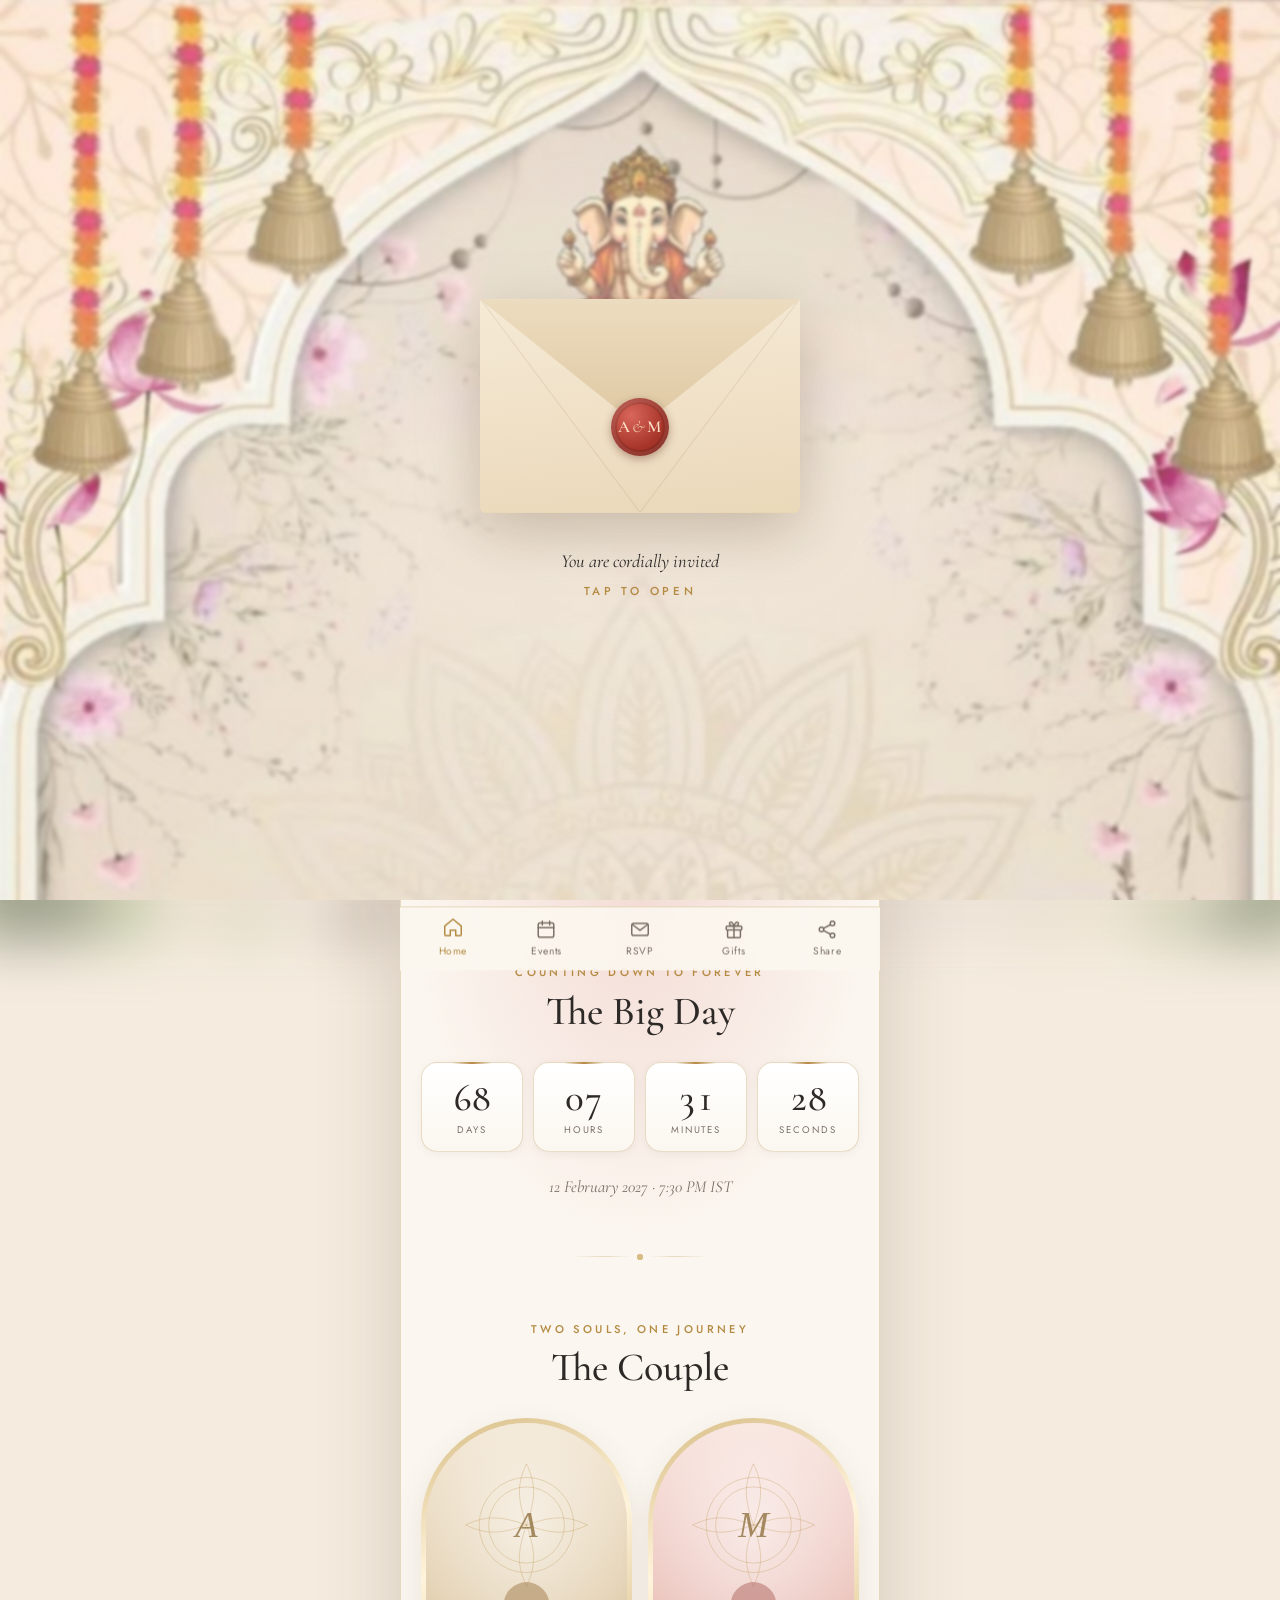
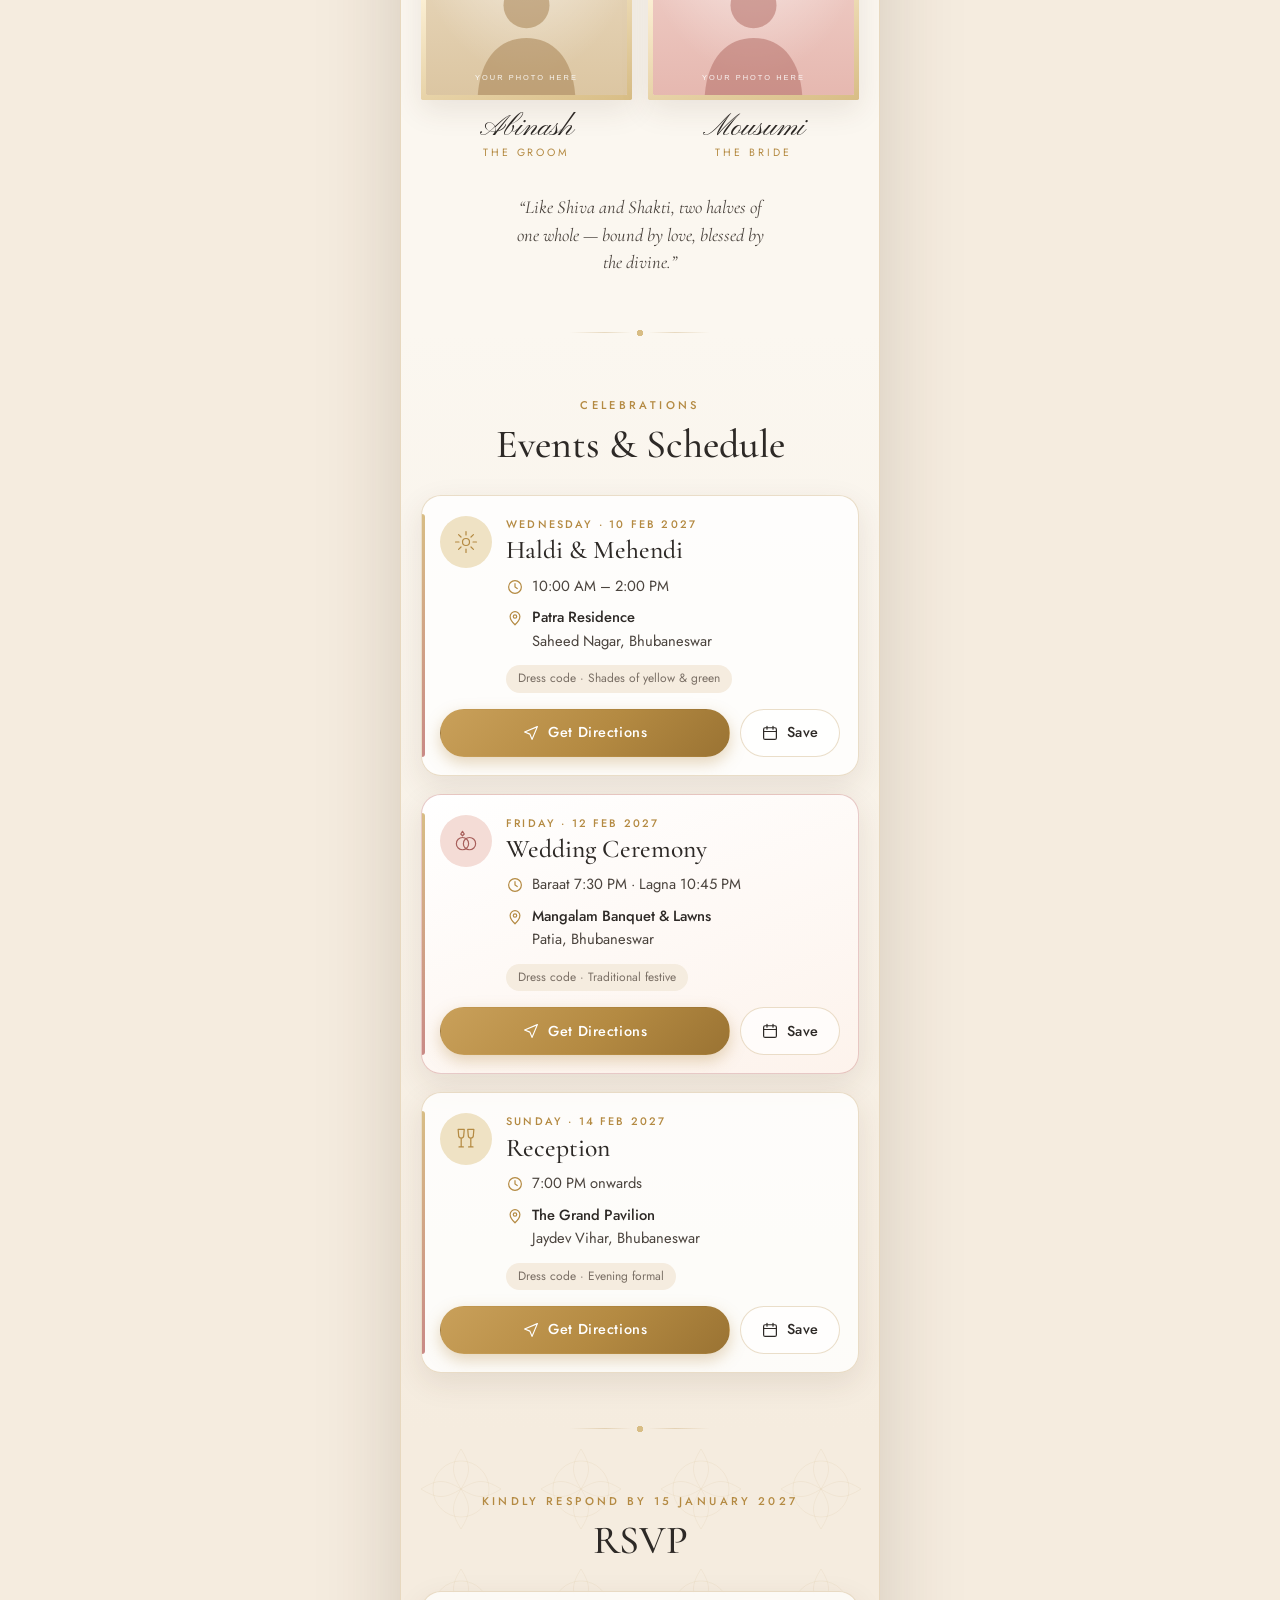
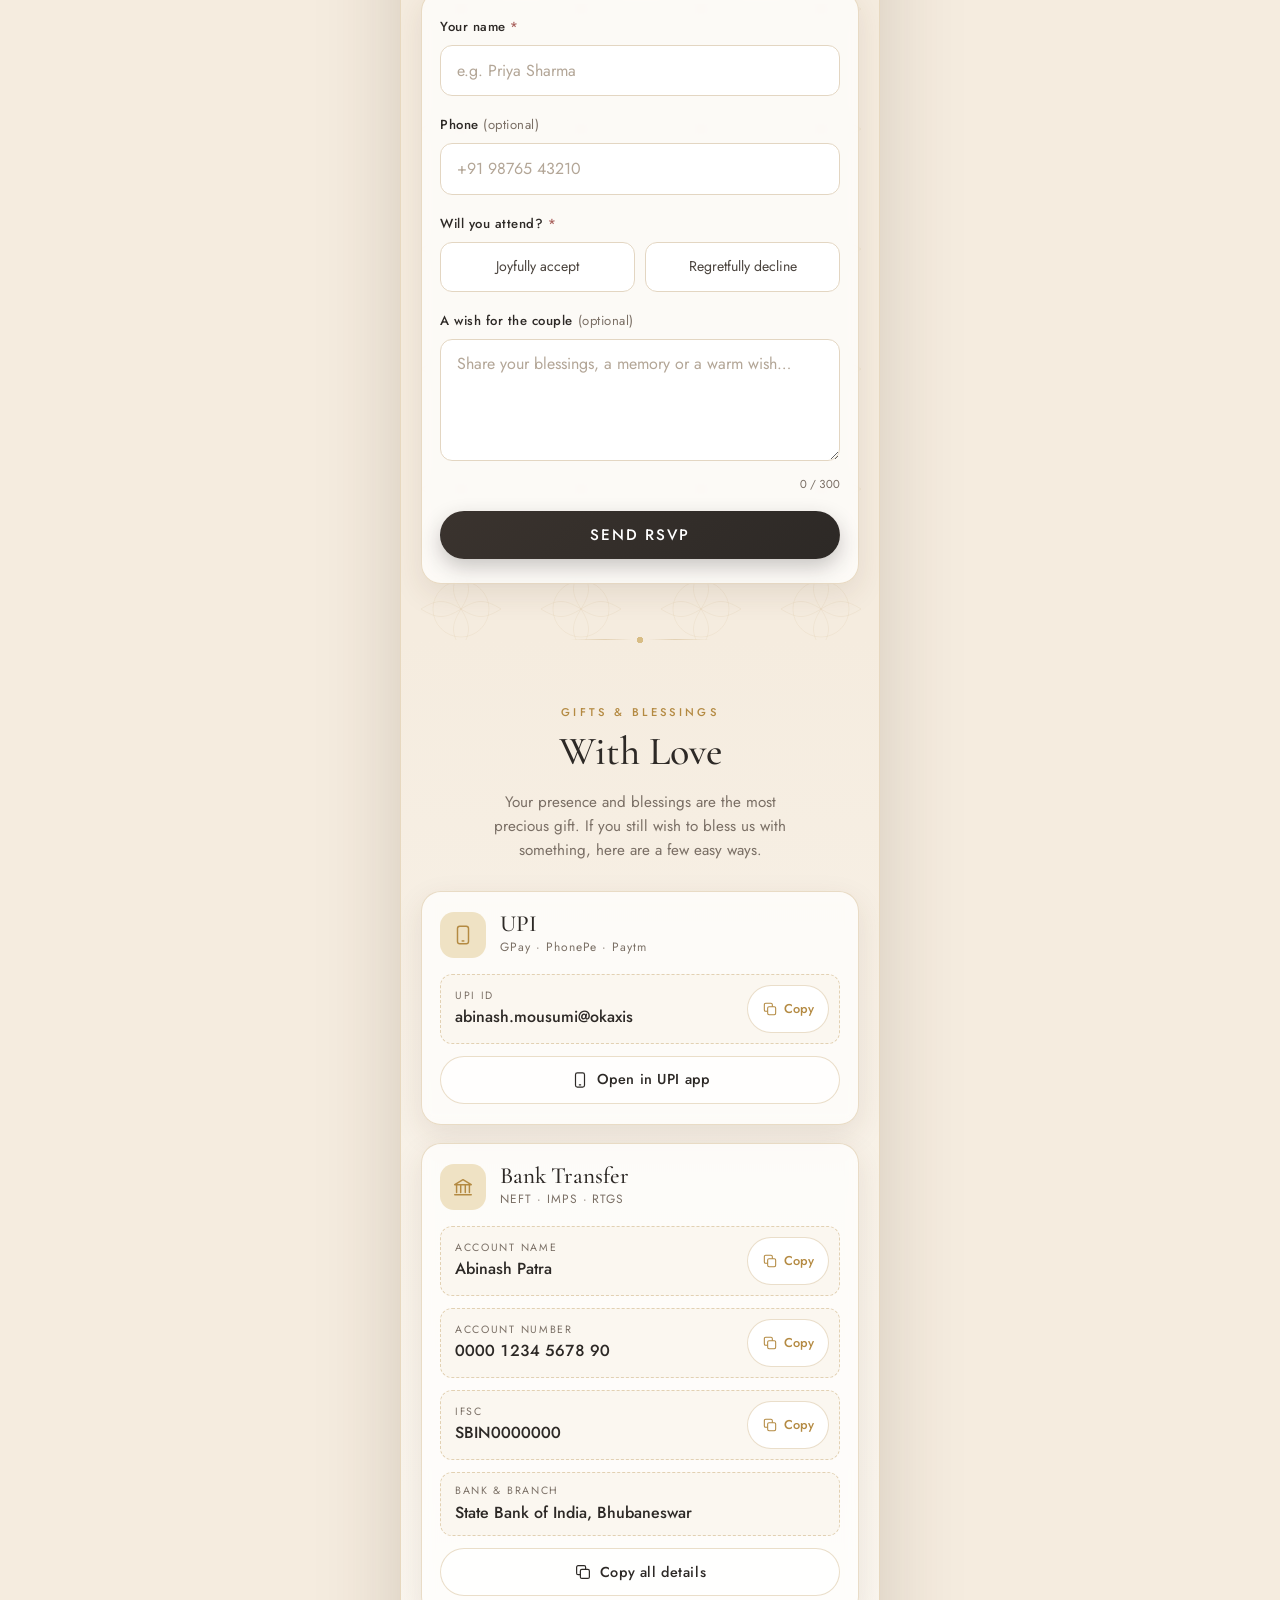
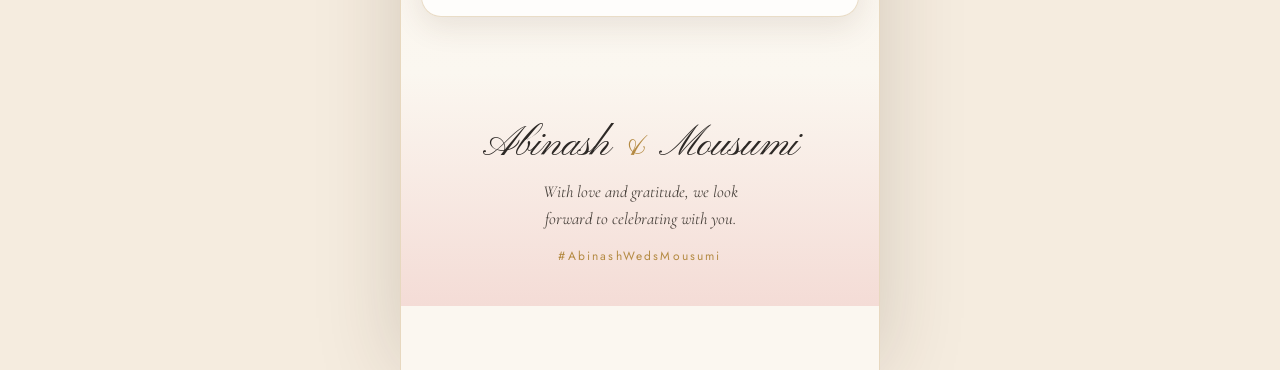
==== index.html @ cd827374 "Wedding invitation site: Abinash & Mousumi Co-Authored-By: Claude Opus 5.5 <noreply@anthropic.com> C" ====
<!DOCTYPE html>
<html lang="en" class="no-js">
<head>
  <meta charset="UTF-8" />
  <meta name="viewport" content="width=device-width, initial-scale=1, viewport-fit=cover" />
  <meta name="theme-color" content="#f4ebdc" />
  <title>Abinash &amp; Mousumi · Wedding Invitation</title>
  <meta name="description" content="With the blessings of Lord Ganesha, join us for the wedding of Abinash &amp; Mousumi." />

  <!-- Social share preview -->
  <meta property="og:type" content="website" />
  <meta property="og:title" content="Abinash &amp; Mousumi · Wedding Invitation" />
  <meta property="og:description" content="Join us as we begin our forever. 12 February 2027 · Bhubaneswar" />
  <meta property="og:image" content="assets/bg.jpg" />

  <link rel="icon" href="assets/favicon.svg" type="image/svg+xml" />
  <link rel="preload" as="image" href="assets/bg.jpg" />

  <!-- Fonts: Cormorant Garamond (serif headings), Pinyon Script (names), Jost (body), Tiro Devanagari Hindi -->
  <link rel="preconnect" href="https://fonts.googleapis.com" />
  <link rel="preconnect" href="https://fonts.gstatic.com" crossorigin />
  <link href="https://fonts.googleapis.com/css2?family=Cormorant+Garamond:ital,wght@0,400;0,500;0,600;1,400;1,500&family=Jost:wght@300;400;500;600&family=Pinyon+Script&family=Tiro+Devanagari+Hindi&display=swap" rel="stylesheet" />

  <link rel="stylesheet" href="css/styles.css" />
</head>
<body class="is-locked">

  <!-- ============ SVG ICON SPRITE ============ -->
  <svg width="0" height="0" style="position:absolute" aria-hidden="true">
    <symbol id="i-home" viewBox="0 0 24 24"><path d="M3 10.5 12 3l9 7.5V20a1 1 0 0 1-1 1h-5v-6h-6v6H4a1 1 0 0 1-1-1z" fill="none" stroke="currentColor" stroke-width="1.6" stroke-linejoin="round"/></symbol>
    <symbol id="i-calendar" viewBox="0 0 24 24"><g fill="none" stroke="currentColor" stroke-width="1.6" stroke-linecap="round"><rect x="3.5" y="5" width="17" height="15.5" rx="2"/><path d="M3.5 10h17M8 3v4M16 3v4"/></g></symbol>
    <symbol id="i-mail" viewBox="0 0 24 24"><g fill="none" stroke="currentColor" stroke-width="1.6" stroke-linejoin="round"><rect x="3" y="5.5" width="18" height="13" rx="2"/><path d="m3.5 6.5 8.5 6.5 8.5-6.5"/></g></symbol>
    <symbol id="i-gift" viewBox="0 0 24 24"><g fill="none" stroke="currentColor" stroke-width="1.6" stroke-linejoin="round"><rect x="3.5" y="8.5" width="17" height="4" rx="1"/><path d="M5 12.5V20a1 1 0 0 0 1 1h12a1 1 0 0 0 1-1v-7.5M12 8.5V21M12 8.5S10.5 3.5 8 4.2C6 4.8 7 8.5 12 8.5zm0 0s1.5-5 4-4.3c2 .6 1 4.3-4 4.3z"/></g></symbol>
    <symbol id="i-share" viewBox="0 0 24 24"><g fill="none" stroke="currentColor" stroke-width="1.6" stroke-linecap="round"><circle cx="18" cy="5.5" r="2.5"/><circle cx="6" cy="12" r="2.5"/><circle cx="18" cy="18.5" r="2.5"/><path d="m8.2 10.8 7.6-4M8.2 13.2l7.6 4"/></g></symbol>
    <symbol id="i-clock" viewBox="0 0 24 24"><g fill="none" stroke="currentColor" stroke-width="1.6" stroke-linecap="round"><circle cx="12" cy="12" r="8.5"/><path d="M12 7.5V12l3 2"/></g></symbol>
    <symbol id="i-pin" viewBox="0 0 24 24"><g fill="none" stroke="currentColor" stroke-width="1.6"><path d="M12 21s-6.5-6.1-6.5-11a6.5 6.5 0 0 1 13 0c0 4.9-6.5 11-6.5 11z" stroke-linejoin="round"/><circle cx="12" cy="10" r="2.3"/></g></symbol>
    <symbol id="i-nav" viewBox="0 0 24 24"><path d="M20.5 3.5 3.5 10.6l7 2.9 2.9 7z" fill="none" stroke="currentColor" stroke-width="1.6" stroke-linejoin="round"/></symbol>
    <symbol id="i-copy" viewBox="0 0 24 24"><g fill="none" stroke="currentColor" stroke-width="1.6" stroke-linejoin="round"><rect x="8.5" y="8.5" width="12" height="12" rx="2"/><path d="M15.5 8.5V5.5a2 2 0 0 0-2-2h-8a2 2 0 0 0-2 2v8a2 2 0 0 0 2 2h3"/></g></symbol>
    <symbol id="i-check" viewBox="0 0 24 24"><path d="m5 12.5 4.5 4.5L19 7.5" fill="none" stroke="currentColor" stroke-width="2" stroke-linecap="round" stroke-linejoin="round"/></symbol>
    <symbol id="i-heart" viewBox="0 0 24 24"><path d="M12 20s-7.5-4.6-7.5-10.2A4.3 4.3 0 0 1 12 7.2a4.3 4.3 0 0 1 7.5 2.6C19.5 15.4 12 20 12 20z" fill="none" stroke="currentColor" stroke-width="1.6" stroke-linejoin="round"/></symbol>
    <symbol id="i-whatsapp" viewBox="0 0 24 24"><path d="M12 3.2a8.8 8.8 0 0 0-7.6 13.2L3.2 20.8l4.5-1.2A8.8 8.8 0 1 0 12 3.2zm4.4 12.1c-.2.6-1.1 1.1-1.6 1.2-.4 0-.9.1-2.9-.7-2.5-1-4-3.5-4.1-3.7-.1-.2-1-1.3-1-2.5s.6-1.8.9-2c.2-.3.5-.3.7-.3h.5c.2 0 .4 0 .6.5l.8 1.9c.1.2.1.3 0 .5l-.3.5-.4.4c-.1.1-.3.3-.1.6.2.3.7 1.2 1.6 1.9 1.1.9 2 1.2 2.3 1.4.3.1.4.1.6-.1l.8-1c.2-.3.4-.2.6-.1l1.9.9c.3.1.4.2.5.3.1.2.1.7-.1 1.3z" fill="currentColor"/></symbol>
    <symbol id="i-chevron" viewBox="0 0 24 24"><path d="m6 9 6 6 6-6" fill="none" stroke="currentColor" stroke-width="1.6" stroke-linecap="round" stroke-linejoin="round"/></symbol>
    <symbol id="i-haldi" viewBox="0 0 32 32"><g fill="none" stroke="currentColor" stroke-width="1.4" stroke-linecap="round"><circle cx="16" cy="16" r="4"/><path d="M16 4v4M16 24v4M4 16h4M24 16h4M7.5 7.5l2.8 2.8M21.7 21.7l2.8 2.8M7.5 24.5l2.8-2.8M21.7 10.3l2.8-2.8"/></g></symbol>
    <symbol id="i-rings" viewBox="0 0 32 32"><g fill="none" stroke="currentColor" stroke-width="1.4"><circle cx="12" cy="19" r="7"/><circle cx="20" cy="19" r="7"/><path d="m10 8 2-3h0l2 3-2 2z" stroke-linejoin="round"/></g></symbol>
    <symbol id="i-glass" viewBox="0 0 32 32"><g fill="none" stroke="currentColor" stroke-width="1.4" stroke-linecap="round" stroke-linejoin="round"><path d="M7 5h7l-.6 7a2.9 2.9 0 0 1-5.8 0zM10.5 15v10M8 25h5M18 5h7l-.6 7a2.9 2.9 0 0 1-5.8 0zM21.5 15v10M19 25h5"/></g></symbol>
    <symbol id="i-upi" viewBox="0 0 24 24"><g fill="none" stroke="currentColor" stroke-width="1.6" stroke-linejoin="round"><rect x="6" y="2.5" width="12" height="19" rx="2.5"/><path d="M10.5 18.5h3"/></g></symbol>
    <symbol id="i-bank" viewBox="0 0 24 24"><g fill="none" stroke="currentColor" stroke-width="1.6" stroke-linejoin="round" stroke-linecap="round"><path d="M3 9.5 12 4l9 5.5zM5 10v8M9.5 10v8M14.5 10v8M19 10v8M3 20.5h18"/></g></symbol>
  </svg>

  <!-- ============ ENVELOPE OPENER ============ -->
  <div class="opener" id="opener" role="dialog" aria-modal="true" aria-labelledby="opener-label">
    <div class="opener__veil" aria-hidden="true"></div>

    <button class="envelope" id="envelope" type="button" aria-describedby="opener-label">
      <span class="envelope__back" aria-hidden="true"></span>
      <span class="envelope__letter" aria-hidden="true">
        <span class="envelope__letter-om">ॐ</span>
        <span class="envelope__letter-names">Abinash <em>&amp;</em> Mousumi</span>
        <span class="envelope__letter-line">12 · 02 · 2027</span>
      </span>
      <span class="envelope__pocket" aria-hidden="true"></span>
      <span class="envelope__flap" aria-hidden="true"></span>
      <span class="envelope__seal" aria-hidden="true"><span>A<i>&amp;</i>M</span></span>
      <span class="sr-only">Open the invitation</span>
    </button>

    <p class="opener__hint" id="opener-label">
      <span class="opener__for">You are cordially invited</span>
      <span class="opener__tap">Tap to open</span>
    </p>
  </div>

  <!-- ============ APP SHELL ============ -->
  <div class="app" id="app">

    <!-- HERO -->
    <header class="hero" id="home">
      <div class="hero__petals" aria-hidden="true">
        <i></i><i></i><i></i><i></i><i></i><i></i><i></i><i></i>
      </div>

      <div class="hero__content">
        <p class="hero__mantra" lang="hi">॥ श्री गणेशाय नमः ॥</p>
        <span class="divider" aria-hidden="true"></span>
        <p class="hero__lead">Join us for</p>
        <p class="hero__the">The Wedding of</p>
        <h1 class="hero__names">
          <span class="hero__name">Abinash</span>
          <span class="hero__amp">&amp;</span>
          <span class="hero__name">Mousumi</span>
        </h1>
        <p class="hero__date">
          <time datetime="2027-02-12">Friday · 12 February 2027</time>
        </p>
        <p class="hero__place">Bhubaneswar, Odisha</p>
      </div>

      <a class="scroll-cue" href="#countdown" aria-label="Scroll to details">
        <span class="scroll-cue__mouse" aria-hidden="true"><span></span></span>
      </a>
    </header>

    <main>

      <!-- COUNTDOWN -->
      <section class="section section--countdown" id="countdown" aria-labelledby="countdown-title">
        <p class="eyebrow reveal">Counting down to forever</p>
        <h2 class="section__title reveal" id="countdown-title">The Big Day</h2>
        <div class="countdown reveal" id="countdown-timer" role="timer" aria-live="off">
          <div class="countdown__unit"><span class="countdown__num" data-unit="days">--</span><span class="countdown__label">Days</span></div>
          <div class="countdown__unit"><span class="countdown__num" data-unit="hours">--</span><span class="countdown__label">Hours</span></div>
          <div class="countdown__unit"><span class="countdown__num" data-unit="minutes">--</span><span class="countdown__label">Minutes</span></div>
          <div class="countdown__unit"><span class="countdown__num" data-unit="seconds">--</span><span class="countdown__label">Seconds</span></div>
        </div>
        <p class="countdown__done" id="countdown-done" hidden>We're married! Thank you for your blessings. ✨</p>
        <p class="section__note reveal">12 February 2027 · 7:30 PM IST</p>
      </section>

      <!-- COUPLE -->
      <section class="section section--couple" id="couple" aria-labelledby="couple-title">
        <p class="eyebrow reveal">Two souls, one journey</p>
        <h2 class="section__title reveal" id="couple-title">The Couple</h2>

        <div class="couple">
          <figure class="couple__card reveal">
            <div class="arch-frame">
              <!-- Replace with your photo: assets/groom.jpg -->
              <img src="assets/groom-placeholder.svg" alt="Portrait of Abinash" width="300" height="400" loading="lazy" decoding="async" />
            </div>
            <figcaption>
              <span class="couple__name">Abinash</span>
              <span class="couple__role">The Groom</span>
            </figcaption>
          </figure>

          <figure class="couple__card reveal">
            <div class="arch-frame">
              <!-- Replace with your photo: assets/bride.jpg -->
              <img src="assets/bride-placeholder.svg" alt="Portrait of Mousumi" width="300" height="400" loading="lazy" decoding="async" />
            </div>
            <figcaption>
              <span class="couple__name">Mousumi</span>
              <span class="couple__role">The Bride</span>
            </figcaption>
          </figure>
        </div>

        <blockquote class="quote reveal">
          <p>“Like Shiva and Shakti, two halves of one whole — bound by love, blessed by the divine.”</p>
        </blockquote>
      </section>

      <!-- EVENTS -->
      <section class="section section--events" id="events" aria-labelledby="events-title">
        <p class="eyebrow reveal">Celebrations</p>
        <h2 class="section__title reveal" id="events-title">Events &amp; Schedule</h2>

        <ol class="events">
          <li class="event reveal"
              data-title="Haldi &amp; Mehendi · Abinash &amp; Mousumi"
              data-start="2027-02-10T10:00:00+05:30"
              data-end="2027-02-10T14:00:00+05:30"
              data-location="Patra Residence, Saheed Nagar, Bhubaneswar, Odisha">
            <div class="event__icon" aria-hidden="true"><svg><use href="#i-haldi"/></svg></div>
            <div class="event__body">
              <p class="event__day">Wednesday · 10 Feb 2027</p>
              <h3 class="event__name">Haldi &amp; Mehendi</h3>
              <ul class="event__meta">
                <li><svg aria-hidden="true"><use href="#i-clock"/></svg><span>10:00 AM – 2:00 PM</span></li>
                <li><svg aria-hidden="true"><use href="#i-pin"/></svg><span><strong>Patra Residence</strong><br />Saheed Nagar, Bhubaneswar</span></li>
              </ul>
              <p class="event__dress">Dress code · Shades of yellow &amp; green</p>
              <div class="event__actions">
                <a class="btn btn--gold" target="_blank" rel="noopener"
                   href="https://www.google.com/maps/dir/?api=1&amp;destination=Saheed+Nagar%2C+Bhubaneswar%2C+Odisha">
                  <svg aria-hidden="true"><use href="#i-nav"/></svg>Get Directions
                </a>
                <button class="btn btn--ghost js-ics" type="button">
                  <svg aria-hidden="true"><use href="#i-calendar"/></svg>Save
                </button>
              </div>
            </div>
          </li>

          <li class="event event--main reveal"
              data-title="Wedding Ceremony · Abinash &amp; Mousumi"
              data-start="2027-02-12T19:30:00+05:30"
              data-end="2027-02-13T02:00:00+05:30"
              data-location="Mangalam Banquet &amp; Lawns, Patia, Bhubaneswar, Odisha">
            <div class="event__icon" aria-hidden="true"><svg><use href="#i-rings"/></svg></div>
            <div class="event__body">
              <p class="event__day">Friday · 12 Feb 2027</p>
              <h3 class="event__name">Wedding Ceremony</h3>
              <ul class="event__meta">
                <li><svg aria-hidden="true"><use href="#i-clock"/></svg><span>Baraat 7:30 PM · Lagna 10:45 PM</span></li>
                <li><svg aria-hidden="true"><use href="#i-pin"/></svg><span><strong>Mangalam Banquet &amp; Lawns</strong><br />Patia, Bhubaneswar</span></li>
              </ul>
              <p class="event__dress">Dress code · Traditional festive</p>
              <div class="event__actions">
                <a class="btn btn--gold" target="_blank" rel="noopener"
                   href="https://www.google.com/maps/dir/?api=1&amp;destination=Patia%2C+Bhubaneswar%2C+Odisha">
                  <svg aria-hidden="true"><use href="#i-nav"/></svg>Get Directions
                </a>
                <button class="btn btn--ghost js-ics" type="button">
                  <svg aria-hidden="true"><use href="#i-calendar"/></svg>Save
                </button>
              </div>
            </div>
          </li>

          <li class="event reveal"
              data-title="Reception · Abinash &amp; Mousumi"
              data-start="2027-02-14T19:00:00+05:30"
              data-end="2027-02-14T23:00:00+05:30"
              data-location="The Grand Pavilion, Jaydev Vihar, Bhubaneswar, Odisha">
            <div class="event__icon" aria-hidden="true"><svg><use href="#i-glass"/></svg></div>
            <div class="event__body">
              <p class="event__day">Sunday · 14 Feb 2027</p>
              <h3 class="event__name">Reception</h3>
              <ul class="event__meta">
                <li><svg aria-hidden="true"><use href="#i-clock"/></svg><span>7:00 PM onwards</span></li>
                <li><svg aria-hidden="true"><use href="#i-pin"/></svg><span><strong>The Grand Pavilion</strong><br />Jaydev Vihar, Bhubaneswar</span></li>
              </ul>
              <p class="event__dress">Dress code · Evening formal</p>
              <div class="event__actions">
                <a class="btn btn--gold" target="_blank" rel="noopener"
                   href="https://www.google.com/maps/dir/?api=1&amp;destination=Jaydev+Vihar%2C+Bhubaneswar%2C+Odisha">
                  <svg aria-hidden="true"><use href="#i-nav"/></svg>Get Directions
                </a>
                <button class="btn btn--ghost js-ics" type="button">
                  <svg aria-hidden="true"><use href="#i-calendar"/></svg>Save
                </button>
              </div>
            </div>
          </li>
        </ol>
      </section>

      <!-- RSVP -->
      <section class="section section--rsvp" id="rsvp" aria-labelledby="rsvp-title">
        <p class="eyebrow reveal">Kindly respond by 15 January 2027</p>
        <h2 class="section__title reveal" id="rsvp-title">RSVP</h2>

        <div class="card rsvp reveal">
          <form class="form" id="rsvp-form" novalidate>
            <div class="field" data-field="name">
              <label for="f-name">Your name <span aria-hidden="true">*</span></label>
              <input id="f-name" name="name" type="text" autocomplete="name" placeholder="e.g. Priya Sharma"
                     required minlength="2" maxlength="60" aria-describedby="e-name" />
              <p class="field__error" id="e-name" aria-live="polite"></p>
            </div>

            <div class="field" data-field="phone">
              <label for="f-phone">Phone <span class="field__opt">(optional)</span></label>
              <input id="f-phone" name="phone" type="tel" inputmode="tel" autocomplete="tel" placeholder="+91 98765 43210"
                     maxlength="16" aria-describedby="e-phone" />
              <p class="field__error" id="e-phone" aria-live="polite"></p>
            </div>

            <fieldset class="field" data-field="attending">
              <legend>Will you attend? <span aria-hidden="true">*</span></legend>
              <div class="pills pills--2">
                <label class="pill"><input type="radio" name="attending" value="yes" required aria-describedby="e-attending" /><span>Joyfully accept</span></label>
                <label class="pill"><input type="radio" name="attending" value="no" /><span>Regretfully decline</span></label>
              </div>
              <p class="field__error" id="e-attending" aria-live="polite"></p>
            </fieldset>

            <div class="form__attending" id="attending-extra" hidden>
              <div class="field" data-field="guests">
                <label for="f-guests">Number of guests (including you)</label>
                <div class="stepper">
                  <button type="button" class="stepper__btn" data-step="-1" aria-label="Fewer guests">−</button>
                  <input id="f-guests" name="guests" type="number" inputmode="numeric" min="1" max="10" value="1" aria-describedby="e-guests" />
                  <button type="button" class="stepper__btn" data-step="1" aria-label="More guests">+</button>
                </div>
                <p class="field__error" id="e-guests" aria-live="polite"></p>
              </div>

              <fieldset class="field" data-field="food">
                <legend>Food preference <span aria-hidden="true">*</span></legend>
                <div class="pills pills--3">
                  <label class="pill"><input type="radio" name="food" value="veg" aria-describedby="e-food" /><span>Veg</span></label>
                  <label class="pill"><input type="radio" name="food" value="non-veg" /><span>Non-veg</span></label>
                  <label class="pill"><input type="radio" name="food" value="jain" /><span>Jain</span></label>
                </div>
                <p class="field__error" id="e-food" aria-live="polite"></p>
              </fieldset>

              <div class="field" data-field="diet">
                <label for="f-diet">Allergies / dietary restrictions <span class="field__opt">(optional)</span></label>
                <input id="f-diet" name="diet" type="text" maxlength="100" placeholder="e.g. No nuts, gluten-free" />
              </div>
            </div>

            <div class="field" data-field="message">
              <label for="f-message">A wish for the couple <span class="field__opt">(optional)</span></label>
              <textarea id="f-message" name="message" rows="4" maxlength="300"
                        placeholder="Share your blessings, a memory or a warm wish…" aria-describedby="e-message c-message"></textarea>
              <div class="field__foot">
                <p class="field__error" id="e-message" aria-live="polite"></p>
                <span class="field__count" id="c-message">0 / 300</span>
              </div>
            </div>

            <button class="btn btn--primary btn--block" type="submit" id="rsvp-submit">
              <span class="btn__label">Send RSVP</span>
              <span class="btn__spinner" aria-hidden="true"></span>
            </button>
            <p class="form__status" id="rsvp-status" role="status" aria-live="polite"></p>
          </form>

          <div class="rsvp__done" id="rsvp-done" hidden tabindex="-1">
            <div class="rsvp__done-icon" aria-hidden="true"><svg><use href="#i-heart"/></svg></div>
            <h3 class="rsvp__done-title" id="rsvp-done-title">Thank you!</h3>
            <p class="rsvp__done-text" id="rsvp-done-text"></p>
            <a class="btn btn--whatsapp btn--block" id="rsvp-whatsapp" target="_blank" rel="noopener" href="#">
              <svg aria-hidden="true"><use href="#i-whatsapp"/></svg>Also send on WhatsApp
            </a>
            <button class="btn btn--ghost btn--block" type="button" id="rsvp-edit">Edit my response</button>
          </div>
        </div>
      </section>

      <!-- GIFTS -->
      <section class="section section--gifts" id="gifts" aria-labelledby="gifts-title">
        <p class="eyebrow reveal">Gifts &amp; Blessings</p>
        <h2 class="section__title reveal" id="gifts-title">With Love</h2>
        <p class="section__lead reveal">Your presence and blessings are the most precious gift. If you still wish to bless us with something, here are a few easy ways.</p>

        <div class="gifts">
          <article class="card gift reveal">
            <header class="gift__head">
              <span class="gift__icon" aria-hidden="true"><svg><use href="#i-upi"/></svg></span>
              <div>
                <h3 class="gift__title">UPI</h3>
                <p class="gift__sub">GPay · PhonePe · Paytm</p>
              </div>
            </header>
            <div class="copy-row">
              <div class="copy-row__text"><span class="copy-row__label">UPI ID</span><span class="copy-row__value" id="upi-id">abinash.mousumi@okaxis</span></div>
              <button class="copy-btn" type="button" data-copy="abinash.mousumi@okaxis" aria-label="Copy UPI ID"><svg aria-hidden="true"><use href="#i-copy"/></svg><span>Copy</span></button>
            </div>
            <a class="btn btn--ghost btn--block" id="upi-pay" href="upi://pay?pa=abinash.mousumi@okaxis&amp;pn=Abinash%20%26%20Mousumi&amp;tn=Wedding%20blessings&amp;cu=INR">
              <svg aria-hidden="true"><use href="#i-upi"/></svg>Open in UPI app
            </a>
          </article>

          <article class="card gift reveal">
            <header class="gift__head">
              <span class="gift__icon" aria-hidden="true"><svg><use href="#i-bank"/></svg></span>
              <div>
                <h3 class="gift__title">Bank Transfer</h3>
                <p class="gift__sub">NEFT · IMPS · RTGS</p>
              </div>
            </header>
            <div class="copy-row">
              <div class="copy-row__text"><span class="copy-row__label">Account name</span><span class="copy-row__value">Abinash Patra</span></div>
              <button class="copy-btn" type="button" data-copy="Abinash Patra" aria-label="Copy account name"><svg aria-hidden="true"><use href="#i-copy"/></svg><span>Copy</span></button>
            </div>
            <div class="copy-row">
              <div class="copy-row__text"><span class="copy-row__label">Account number</span><span class="copy-row__value">0000 1234 5678 90</span></div>
              <button class="copy-btn" type="button" data-copy="00001234567890" aria-label="Copy account number"><svg aria-hidden="true"><use href="#i-copy"/></svg><span>Copy</span></button>
            </div>
            <div class="copy-row">
              <div class="copy-row__text"><span class="copy-row__label">IFSC</span><span class="copy-row__value">SBIN0000000</span></div>
              <button class="copy-btn" type="button" data-copy="SBIN0000000" aria-label="Copy IFSC code"><svg aria-hidden="true"><use href="#i-copy"/></svg><span>Copy</span></button>
            </div>
            <div class="copy-row">
              <div class="copy-row__text"><span class="copy-row__label">Bank &amp; branch</span><span class="copy-row__value">State Bank of India, Bhubaneswar</span></div>
            </div>
            <button class="btn btn--ghost btn--block" type="button"
                    data-copy="Account name: Abinash Patra&#10;Account number: 00001234567890&#10;IFSC: SBIN0000000&#10;Bank: State Bank of India, Bhubaneswar">
              <svg aria-hidden="true"><use href="#i-copy"/></svg>Copy all details
            </button>
          </article>
        </div>
      </section>

    </main>

    <footer class="footer">
      <p class="footer__names">Abinash <span>&amp;</span> Mousumi</p>
      <p class="footer__text">With love and gratitude, we look forward to celebrating with you.</p>
      <p class="footer__tag">#AbinashWedsMousumi</p>
    </footer>

    <!-- Bottom nav (social-app style) -->
    <nav class="tabbar" id="tabbar" aria-label="Sections">
      <a class="tabbar__item is-active" href="#home"><svg aria-hidden="true"><use href="#i-home"/></svg><span>Home</span></a>
      <a class="tabbar__item" href="#events"><svg aria-hidden="true"><use href="#i-calendar"/></svg><span>Events</span></a>
      <a class="tabbar__item" href="#rsvp"><svg aria-hidden="true"><use href="#i-mail"/></svg><span>RSVP</span></a>
      <a class="tabbar__item" href="#gifts"><svg aria-hidden="true"><use href="#i-gift"/></svg><span>Gifts</span></a>
      <button class="tabbar__item" type="button" id="share-btn"><svg aria-hidden="true"><use href="#i-share"/></svg><span>Share</span></button>
    </nav>
  </div>

  <div class="toast" id="toast" role="status" aria-live="polite"></div>

  <script src="js/main.js" defer></script>
</body>
</html>
---- css/styles.css ----
/* =========================================================
   Abinash & Mousumi — Wedding Invitation
   Mobile-first stylesheet
   ========================================================= */

/* ---------- 1. Design tokens ---------- */
:root {
  --ivory: #fbf7f0;
  --cream: #f5ecdf;
  --sand: #ece0cd;
  --blush: #f4dcd6;
  --rose: #c98a86;
  --rose-deep: #a8605c;
  --gold: #b48a42;
  --gold-soft: #d8bd85;
  --gold-pale: #efe2c4;
  --sage: #7f9878;
  --vermilion: #b8432c;
  --charcoal: #2d2926;
  --ink: #4a433d;
  --muted: #7a6f65;
  --line: rgba(180, 138, 66, 0.28);

  --font-serif: "Cormorant Garamond", "Times New Roman", serif;
  --font-script: "Pinyon Script", "Cormorant Garamond", cursive;
  --font-sans: "Jost", system-ui, -apple-system, "Segoe UI", Roboto, sans-serif;
  --font-deva: "Tiro Devanagari Hindi", "Noto Serif Devanagari", serif;

  --app-w: min(100vw, 480px);
  --radius: 20px;
  --radius-sm: 12px;
  --shadow-sm: 0 2px 10px rgba(74, 52, 30, 0.06);
  --shadow: 0 10px 30px rgba(74, 52, 30, 0.10);
  --shadow-lg: 0 24px 60px rgba(74, 52, 30, 0.22);
  --ease: cubic-bezier(0.22, 1, 0.36, 1);
  --tabbar-h: 64px;
  --safe-b: env(safe-area-inset-bottom, 0px);
}

/* ---------- 2. Reset & base ---------- */
*, *::before, *::after { box-sizing: border-box; }
html {
  -webkit-text-size-adjust: 100%;
  scroll-behavior: smooth;
  scroll-padding-top: 12px;
  scroll-padding-bottom: calc(var(--tabbar-h) + 24px);
}
body {
  margin: 0;
  min-height: 100vh;
  font-family: var(--font-sans);
  font-weight: 400;
  font-size: 16px;
  line-height: 1.6;
  color: var(--ink);
  background: var(--cream);
  overflow-x: hidden;
  -webkit-font-smoothing: antialiased;
  -webkit-tap-highlight-color: transparent;
}
/* Desktop: blurred backdrop around the mobile column */
body::before {
  content: "";
  position: fixed;
  inset: -40px;
  z-index: -1;
  background: url("../assets/bg.jpg") center / cover no-repeat;
  filter: blur(28px) saturate(0.9);
  opacity: 0.55;
}
body.is-locked { overflow: hidden; height: 100%; }

[hidden] { display: none !important; }
img, svg { display: block; max-width: 100%; }
h1, h2, h3, p { margin: 0; }
a { color: inherit; }
button, input, textarea { font: inherit; color: inherit; }
button { cursor: pointer; }
:focus-visible { outline: 2px solid var(--gold); outline-offset: 3px; border-radius: 6px; }

.sr-only {
  position: absolute; width: 1px; height: 1px; padding: 0; margin: -1px;
  overflow: hidden; clip: rect(0 0 0 0); white-space: nowrap; border: 0;
}

/* ---------- 3. App column ---------- */
.app {
  position: relative;
  width: 100%;
  max-width: 480px;
  margin: 0 auto;
  background: var(--ivory);
  box-shadow: 0 0 80px rgba(60, 40, 20, 0.18);
  overflow: hidden; /* guarantees zero horizontal scroll */
  padding-bottom: calc(var(--tabbar-h) + var(--safe-b));
}

/* ---------- 4. Envelope opener ---------- */
.opener {
  position: fixed;
  inset: 0;
  z-index: 100;
  display: flex;
  flex-direction: column;
  align-items: center;
  justify-content: center;
  gap: 34px;
  padding: 24px;
  background: url("../assets/bg.jpg") center top / cover no-repeat, var(--cream);
  transition: opacity 0.9s var(--ease), visibility 0.9s;
}
.opener__veil {
  position: absolute;
  inset: 0;
  background:
    radial-gradient(ellipse at 50% 48%, rgba(251, 247, 240, 0.55) 0%, rgba(251, 247, 240, 0.25) 55%, rgba(245, 236, 223, 0.15) 100%);
  backdrop-filter: blur(1.5px);
  -webkit-backdrop-filter: blur(1.5px);
}
.opener.is-gone { opacity: 0; visibility: hidden; pointer-events: none; }

.envelope {
  --w: min(76vw, 320px);
  position: relative;
  width: var(--w);
  aspect-ratio: 1.5 / 1;
  padding: 0;
  border: 0;
  background: none;
  perspective: 900px;
  filter: drop-shadow(0 18px 30px rgba(90, 60, 30, 0.28));
  animation: float 3.6s ease-in-out infinite;
  touch-action: manipulation;
}
.envelope > span { position: absolute; display: block; }
.envelope:focus:not(:focus-visible) { outline: none; }

.envelope__back {
  inset: 0;
  border-radius: 6px;
  background: linear-gradient(160deg, #efdfc6, #e3cfae);
}
.envelope__letter {
  left: 6%; right: 6%; top: 8%; bottom: 6%;
  z-index: 1;
  display: flex !important;
  flex-direction: column;
  align-items: center;
  justify-content: center;
  gap: 4px;
  border-radius: 4px;
  background:
    linear-gradient(var(--ivory), var(--ivory)) padding-box,
    linear-gradient(135deg, var(--gold-soft), #fff6e3, var(--gold-soft)) border-box;
  border: 1.5px solid transparent;
  box-shadow: inset 0 0 0 5px var(--ivory), inset 0 0 0 6px var(--gold-pale);
  color: var(--charcoal);
  text-align: center;
  transition: transform 1s var(--ease) 0.55s;
}
.envelope__letter-om { font-family: var(--font-deva); color: var(--vermilion); font-size: 1.1rem; line-height: 1; }
.envelope__letter-names { font-family: var(--font-script); font-size: 1.55rem; line-height: 1.2; }
.envelope__letter-names em { font-style: normal; color: var(--gold); }
.envelope__letter-line { font-size: 0.66rem; letter-spacing: 0.28em; color: var(--muted); }

.envelope__pocket {
  inset: 0;
  z-index: 2;
  border-radius: 0 0 6px 6px;
  background:
    linear-gradient(to top right, transparent 49.6%, rgba(120, 85, 40, 0.10) 50%, transparent 50.6%) left / 50% 100% no-repeat,
    linear-gradient(to top left, transparent 49.6%, rgba(120, 85, 40, 0.10) 50%, transparent 50.6%) right / 50% 100% no-repeat,
    linear-gradient(175deg, #f6ead6, #ead8b9);
  clip-path: polygon(0 0, 50% 54%, 100% 0, 100% 100%, 0 100%);
}
.envelope__flap {
  left: 0; right: 0; top: 0;
  height: 60%;
  z-index: 3;
  transform-origin: 50% 0;
  background: linear-gradient(180deg, #ecdcbf, #dfc8a2);
  clip-path: polygon(0 0, 100% 0, 50% 100%);
  transition: transform 0.7s var(--ease), z-index 0s linear 0.35s;
}
.envelope__seal {
  left: 50%; top: 60%;
  z-index: 4;
  width: 58px; height: 58px;
  margin: -29px 0 0 -29px;
  display: grid !important;
  place-items: center;
  border-radius: 50%;
  background: radial-gradient(circle at 35% 30%, #d8665a, #a8352a 60%, #842419);
  box-shadow: 0 3px 8px rgba(80, 20, 10, 0.35), inset 0 0 0 4px rgba(255, 255, 255, 0.08), inset 0 0 0 6px rgba(0, 0, 0, 0.12);
  color: #f9dfc4;
  font-family: var(--font-serif);
  font-size: 1.05rem;
  font-weight: 600;
  letter-spacing: 0.04em;
  transition: transform 0.45s var(--ease), opacity 0.35s;
}
.envelope__seal i { font-style: italic; font-weight: 400; margin: 0 1px; opacity: 0.8; }

/* Open state */
.envelope.is-open { animation: none; }
.envelope.is-open .envelope__seal { transform: scale(0.4); opacity: 0; }
.envelope.is-open .envelope__flap { transform: rotateX(180deg); z-index: 0; }
.envelope.is-open .envelope__letter { transform: translateY(-58%); }

.opener__hint {
  position: relative;
  display: flex;
  flex-direction: column;
  align-items: center;
  gap: 6px;
  text-align: center;
  transition: opacity 0.4s;
}
.opener__for { font-family: var(--font-serif); font-style: italic; font-size: 1.15rem; color: var(--charcoal); }
.opener__tap {
  font-size: 0.72rem;
  font-weight: 500;
  letter-spacing: 0.32em;
  text-transform: uppercase;
  color: var(--gold);
  animation: pulse 1.8s ease-in-out infinite;
}
.opener.is-opening .opener__hint { opacity: 0; }

/* ---------- 5. Hero ---------- */
.hero {
  position: relative;
  /* Never shorter than the artwork's own ratio → overlay positions stay aligned to the arch & mandala */
  height: max(100svh, calc(var(--app-w) * 1.777));
  min-height: max(100vh, calc(var(--app-w) * 1.777));
  background: url("../assets/bg.jpg") center top / cover no-repeat, var(--cream);
  overflow: hidden;
}
@supports (height: 100svh) {
  .hero { min-height: 0; }
}
.hero::after { /* soft fade into page */
  content: "";
  position: absolute;
  left: 0; right: 0; bottom: 0;
  height: 6%;
  background: linear-gradient(transparent, var(--ivory));
  pointer-events: none;
}
.hero__content {
  position: absolute;
  left: 8%; right: 8%;
  top: 18.5%;
  bottom: 37.5%;
  display: flex;
  flex-direction: column;
  align-items: center;
  justify-content: center;
  text-align: center;
  color: var(--charcoal);
}
.hero__content::before { /* readability glow over the mandala */
  content: "";
  position: absolute;
  inset: -4% -6%;
  z-index: -1;
  background: radial-gradient(ellipse at center, rgba(251, 247, 240, 0.78) 0%, rgba(251, 247, 240, 0.4) 50%, transparent 72%);
}
.hero__mantra {
  font-family: var(--font-deva);
  font-size: clamp(0.85rem, 3.6vw, 1rem);
  color: var(--vermilion);
  letter-spacing: 0.04em;
}
.divider {
  display: block;
  width: 120px;
  height: 12px;
  margin: 10px auto 14px;
  background:
    radial-gradient(circle, var(--gold) 2.2px, transparent 2.6px) center / 12px 12px no-repeat,
    linear-gradient(90deg, transparent, var(--gold-soft) 30%, transparent 46%, transparent 54%, var(--gold-soft) 70%, transparent) center / 100% 1px no-repeat;
}
.hero__lead {
  font-size: clamp(0.66rem, 2.8vw, 0.76rem);
  font-weight: 500;
  letter-spacing: 0.36em;
  text-transform: uppercase;
  color: var(--muted);
}
.hero__the {
  margin-top: 6px;
  font-family: var(--font-serif);
  font-style: italic;
  font-size: clamp(1.15rem, 5vw, 1.4rem);
  color: var(--ink);
}
.hero__names {
  display: flex;
  flex-direction: column;
  align-items: center;
  margin: 4px 0 10px;
  font-family: var(--font-script);
  font-weight: 400;
  line-height: 1.05;
  color: var(--charcoal);
}
.hero__name {
  font-size: clamp(2.9rem, 14vw, 4rem);
  background: linear-gradient(180deg, #3a2f28 30%, #6b4a2a);
  -webkit-background-clip: text;
  background-clip: text;
  -webkit-text-fill-color: transparent;
  padding: 0 0.15em; /* avoid script swash clipping */
}
.hero__amp {
  font-family: var(--font-serif);
  font-style: italic;
  font-size: clamp(1.5rem, 7vw, 2rem);
  color: var(--gold);
  line-height: 1;
}
.hero__date {
  font-family: var(--font-serif);
  font-size: clamp(1rem, 4.4vw, 1.2rem);
  font-weight: 500;
  letter-spacing: 0.06em;
  color: var(--charcoal);
  padding: 4px 16px;
  border-top: 1px solid var(--line);
  border-bottom: 1px solid var(--line);
}
.hero__place {
  margin-top: 8px;
  font-size: 0.7rem;
  letter-spacing: 0.3em;
  text-transform: uppercase;
  color: var(--muted);
}

/* Hero entrance — staggered after envelope opens */
.hero__content > * { opacity: 0; transform: translateY(14px); }
body.is-open .hero__content > * {
  animation: rise 1s var(--ease) forwards;
}
body.is-open .hero__content > *:nth-child(1) { animation-delay: 0.15s; }
body.is-open .hero__content > *:nth-child(2) { animation-delay: 0.3s; }
body.is-open .hero__content > *:nth-child(3) { animation-delay: 0.45s; }
body.is-open .hero__content > *:nth-child(4) { animation-delay: 0.6s; }
body.is-open .hero__content > *:nth-child(5) { animation-delay: 0.8s; }
body.is-open .hero__content > *:nth-child(6) { animation-delay: 1.05s; }
body.is-open .hero__content > *:nth-child(7) { animation-delay: 1.2s; }

.scroll-cue {
  position: absolute;
  left: 50%;
  top: 63.2%;
  transform: translateX(-50%);
  display: flex;
  flex-direction: column;
  align-items: center;
  justify-content: center;
  min-width: 48px;
  min-height: 48px;
  padding: 4px 8px;
  text-decoration: none;
  color: var(--gold);
  opacity: 0;
  transition: opacity 0.8s 1.5s;
}
body.is-open .scroll-cue { opacity: 1; }
.scroll-cue__mouse {
  width: 20px; height: 30px;
  border: 1.5px solid currentColor;
  border-radius: 12px;
  display: flex;
  justify-content: center;
  padding-top: 6px;
  background: rgba(251, 247, 240, 0.6);
}
.scroll-cue__mouse span {
  width: 3px; height: 7px;
  border-radius: 2px;
  background: currentColor;
  animation: wheel 1.8s var(--ease) infinite;
}

/* Falling petals */
.hero__petals { position: absolute; inset: 0; pointer-events: none; z-index: 1; }
.hero__petals i {
  position: absolute;
  top: -5%;
  width: 10px; height: 13px;
  border-radius: 80% 0 80% 0;
  background: linear-gradient(135deg, #f7c3c8, #e48f9a);
  opacity: 0;
  animation: fall 11s linear infinite paused;
}
body.is-open .hero__petals i { animation-play-state: running; }
.hero__petals i:nth-child(1) { left: 8%;  animation-delay: 0.5s; }
.hero__petals i:nth-child(2) { left: 22%; animation-delay: 3.4s; animation-duration: 13s; }
.hero__petals i:nth-child(3) { left: 36%; animation-delay: 6.1s; }
.hero__petals i:nth-child(4) { left: 52%; animation-delay: 1.8s; animation-duration: 9.5s; }
.hero__petals i:nth-child(5) { left: 64%; animation-delay: 8.2s; }
.hero__petals i:nth-child(6) { left: 76%; animation-delay: 4.6s; animation-duration: 12s; }
.hero__petals i:nth-child(7) { left: 88%; animation-delay: 2.6s; }
.hero__petals i:nth-child(8) { left: 44%; animation-delay: 9.4s; animation-duration: 14s; }

/* ---------- 6. Sections ---------- */
.section {
  position: relative;
  padding: 64px 20px 56px;
  text-align: center;
}
.section + .section::before { /* ornamental separator */
  content: "";
  position: absolute;
  top: 0; left: 50%;
  width: 140px; height: 14px;
  transform: translate(-50%, -50%);
  background:
    radial-gradient(circle, var(--gold-soft) 3px, transparent 3.5px) center / 14px 14px no-repeat,
    linear-gradient(90deg, transparent, var(--line) 25%, transparent 44%, transparent 56%, var(--line) 75%, transparent) center / 100% 1px no-repeat;
}
.section--countdown {
  background: radial-gradient(ellipse at 50% 0%, var(--blush) 0%, transparent 70%), var(--ivory);
}
.section--couple { background: var(--ivory); }
.section--events { background: linear-gradient(180deg, var(--ivory), var(--cream)); }
.section--rsvp {
  background:
    url("data:image/svg+xml,%3Csvg xmlns='http://www.w3.org/2000/svg' width='120' height='120' viewBox='0 0 120 120'%3E%3Cg fill='none' stroke='%23b48a42' stroke-opacity='.08'%3E%3Ccircle cx='60' cy='60' r='28'/%3E%3Cpath d='M60 20c10 16 10 24 0 40-10-16-10-24 0-40zM60 100c10-16 10-24 0-40-10 16-10 24 0 40zM20 60c16-10 24-10 40 0-16 10-24 10-40 0zM100 60c-16-10-24-10-40 0 16 10 24 10 40 0z'/%3E%3C/g%3E%3C/svg%3E"),
    var(--cream);
}
.section--gifts { background: linear-gradient(180deg, var(--cream), var(--ivory)); }

.eyebrow {
  font-size: 0.7rem;
  font-weight: 500;
  letter-spacing: 0.3em;
  text-transform: uppercase;
  color: var(--gold);
}
.section__title {
  margin: 6px 0 28px;
  font-family: var(--font-serif);
  font-size: clamp(2rem, 9vw, 2.5rem);
  font-weight: 500;
  line-height: 1.15;
  color: var(--charcoal);
}
.section__lead {
  max-width: 34ch;
  margin: -12px auto 28px;
  font-size: 0.95rem;
  color: var(--muted);
}
.section__note {
  margin-top: 22px;
  font-family: var(--font-serif);
  font-style: italic;
  font-size: 1.05rem;
  color: var(--muted);
}

.card {
  background: rgba(255, 255, 255, 0.72);
  border: 1px solid var(--line);
  border-radius: var(--radius);
  box-shadow: var(--shadow);
  backdrop-filter: blur(6px);
  -webkit-backdrop-filter: blur(6px);
}

/* ---------- 7. Countdown ---------- */
.countdown {
  display: grid;
  grid-template-columns: repeat(4, 1fr);
  gap: 10px;
}
.countdown__unit {
  position: relative;
  display: flex;
  flex-direction: column;
  align-items: center;
  padding: 16px 4px 12px;
  border-radius: 16px;
  background: linear-gradient(180deg, #fff, var(--ivory));
  border: 1px solid var(--line);
  box-shadow: var(--shadow-sm);
}
.countdown__unit::after { /* gold top accent */
  content: "";
  position: absolute;
  top: -1px; left: 30%; right: 30%;
  height: 2px;
  border-radius: 2px;
  background: linear-gradient(90deg, transparent, var(--gold), transparent);
}
.countdown__num {
  font-family: var(--font-serif);
  font-size: clamp(1.8rem, 8.5vw, 2.4rem);
  font-weight: 500;
  line-height: 1;
  color: var(--charcoal);
  font-variant-numeric: tabular-nums;
}
.countdown__num.tick { animation: tick 0.5s var(--ease); }
.countdown__label {
  margin-top: 6px;
  font-size: 0.6rem;
  letter-spacing: 0.2em;
  text-transform: uppercase;
  color: var(--muted);
}
.countdown__done {
  font-family: var(--font-serif);
  font-size: 1.3rem;
  font-style: italic;
  color: var(--rose-deep);
}

/* ---------- 8. Couple ---------- */
.couple {
  display: grid;
  grid-template-columns: 1fr 1fr;
  gap: 16px;
}
.couple__card { margin: 0; }
.arch-frame {
  position: relative;
  aspect-ratio: 3 / 4;
  border-radius: 999px 999px 14px 14px;
  padding: 5px;
  background: linear-gradient(160deg, var(--gold-soft), #fff4dc 45%, var(--gold-soft));
  box-shadow: var(--shadow);
}
.arch-frame img {
  width: 100%;
  height: 100%;
  object-fit: cover;
  border-radius: inherit;
  background: var(--blush);
}
.couple__card figcaption {
  display: flex;
  flex-direction: column;
  margin-top: 12px;
}
.couple__name { font-family: var(--font-script); font-size: 1.9rem; line-height: 1.1; color: var(--charcoal); }
.couple__role { font-size: 0.66rem; letter-spacing: 0.28em; text-transform: uppercase; color: var(--gold); }
.quote {
  margin: 32px auto 0;
  max-width: 32ch;
  font-family: var(--font-serif);
  font-style: italic;
  font-size: 1.15rem;
  line-height: 1.5;
  color: var(--ink);
}

/* ---------- 9. Events ---------- */
.events {
  list-style: none;
  margin: 0;
  padding: 0;
  display: grid;
  gap: 18px;
  text-align: left;
}
.event {
  position: relative;
  display: grid;
  grid-template-columns: 52px 1fr;
  gap: 14px;
  padding: 20px 18px 18px;
  background: rgba(255, 255, 255, 0.8);
  border: 1px solid var(--line);
  border-radius: var(--radius);
  box-shadow: var(--shadow);
  overflow: hidden;
}
.event::before { /* side accent bar */
  content: "";
  position: absolute;
  left: 0; top: 18px; bottom: 18px;
  width: 3px;
  border-radius: 0 3px 3px 0;
  background: linear-gradient(var(--gold-soft), var(--rose));
}
.event--main {
  background: linear-gradient(160deg, #fff, #fdf3ec);
  border-color: rgba(201, 138, 134, 0.45);
}
.event__icon {
  width: 52px; height: 52px;
  display: grid;
  place-items: center;
  border-radius: 50%;
  background: var(--gold-pale);
  color: var(--gold);
}
.event--main .event__icon { background: var(--blush); color: var(--rose-deep); }
.event__icon svg { width: 28px; height: 28px; }
.event__day {
  font-size: 0.68rem;
  font-weight: 500;
  letter-spacing: 0.2em;
  text-transform: uppercase;
  color: var(--gold);
}
.event__name {
  margin: 2px 0 10px;
  font-family: var(--font-serif);
  font-size: 1.6rem;
  font-weight: 500;
  line-height: 1.15;
  color: var(--charcoal);
}
.event__meta { list-style: none; margin: 0; padding: 0; display: grid; gap: 8px; font-size: 0.92rem; }
.event__meta li { display: grid; grid-template-columns: 18px 1fr; gap: 8px; align-items: start; }
.event__meta svg { width: 18px; height: 18px; margin-top: 3px; color: var(--gold); }
.event__meta strong { font-weight: 500; color: var(--charcoal); }
.event__dress {
  display: inline-block;
  margin-top: 12px;
  padding: 4px 12px;
  font-size: 0.75rem;
  border-radius: 999px;
  background: var(--cream);
  color: var(--muted);
}
.event__actions {
  display: grid;
  grid-template-columns: 1fr auto;
  gap: 10px;
  margin-top: 16px;
  margin-left: -66px; /* span the full card width, under the icon column */
}

/* ---------- 10. Buttons ---------- */
.btn {
  display: inline-flex;
  align-items: center;
  justify-content: center;
  gap: 8px;
  min-height: 48px;
  padding: 0 20px;
  border: 1px solid transparent;
  border-radius: 999px;
  font-size: 0.9rem;
  font-weight: 500;
  letter-spacing: 0.04em;
  text-decoration: none;
  white-space: nowrap;
  transition: transform 0.2s var(--ease), box-shadow 0.2s, background-color 0.2s, opacity 0.2s;
  touch-action: manipulation;
}
.btn svg { width: 18px; height: 18px; flex: none; }
.btn:active { transform: scale(0.97); }
.btn--block { display: flex; width: 100%; }
.btn--gold {
  color: #fff;
  background: linear-gradient(135deg, #c9a05a, var(--gold) 55%, #9a7333);
  box-shadow: 0 6px 16px rgba(180, 138, 66, 0.35);
}
.btn--primary {
  color: #fff;
  background: linear-gradient(135deg, #3a332e, var(--charcoal));
  box-shadow: 0 8px 20px rgba(45, 41, 38, 0.25);
  font-size: 0.95rem;
  letter-spacing: 0.12em;
  text-transform: uppercase;
}
.btn--ghost {
  color: var(--charcoal);
  background: rgba(255, 255, 255, 0.7);
  border-color: var(--line);
}
.btn--whatsapp { color: #fff; background: #1f9e57; }
.btn[disabled] { opacity: 0.7; pointer-events: none; }

.btn__spinner {
  display: none;
  width: 18px; height: 18px;
  border: 2px solid rgba(255, 255, 255, 0.35);
  border-top-color: #fff;
  border-radius: 50%;
  animation: spin 0.8s linear infinite;
}
.btn.is-loading .btn__spinner { display: block; }

/* ---------- 11. RSVP form ---------- */
.rsvp { padding: 24px 18px; text-align: left; }
.form { display: grid; gap: 18px; }
.field { margin: 0; padding: 0; border: 0; min-width: 0; }
.field label:not(.pill), .field legend {
  display: block;
  margin-bottom: 8px;
  padding: 0;
  font-size: 0.82rem;
  font-weight: 500;
  letter-spacing: 0.04em;
  color: var(--charcoal);
}
.field label span[aria-hidden], .field legend span[aria-hidden] { color: var(--rose-deep); }
.field__opt { font-weight: 400; color: var(--muted); }

.field input[type="text"],
.field input[type="tel"],
.field input[type="number"],
.field textarea {
  width: 100%;
  min-height: 50px;
  padding: 12px 16px;
  font-size: 16px; /* prevents iOS zoom on focus */
  color: var(--charcoal);
  background: #fff;
  border: 1px solid #e3d6c2;
  border-radius: var(--radius-sm);
  outline: none;
  transition: border-color 0.2s, box-shadow 0.2s;
  -webkit-appearance: none;
  appearance: none;
}
.field textarea { resize: vertical; min-height: 110px; line-height: 1.5; }
.field input::placeholder, .field textarea::placeholder { color: #b3a697; }
.field input:focus, .field textarea:focus {
  border-color: var(--gold);
  box-shadow: 0 0 0 4px rgba(180, 138, 66, 0.15);
}
.field.is-invalid input, .field.is-invalid textarea { border-color: #c0473a; box-shadow: 0 0 0 4px rgba(192, 71, 58, 0.1); }
.field.is-valid input:not([type="radio"]):not([type="number"]) {
  border-color: var(--sage);
  background: #fff url("data:image/svg+xml,%3Csvg xmlns='http://www.w3.org/2000/svg' viewBox='0 0 24 24'%3E%3Cpath d='m5 12.5 4.5 4.5L19 7.5' fill='none' stroke='%237f9878' stroke-width='2.2' stroke-linecap='round' stroke-linejoin='round'/%3E%3C/svg%3E") right 14px center / 18px no-repeat;
  padding-right: 42px;
}
.field__error {
  min-height: 0;
  margin-top: 6px;
  font-size: 0.78rem;
  color: #b23b2e;
}
.field__error:empty { display: none; }
.field__foot { display: flex; justify-content: space-between; align-items: flex-start; gap: 12px; }
.field__count { margin-left: auto; margin-top: 6px; font-size: 0.72rem; color: var(--muted); font-variant-numeric: tabular-nums; }
.field__count.is-near { color: var(--rose-deep); }

.pills { display: grid; gap: 10px; }
.pills--2 { grid-template-columns: 1fr 1fr; }
.pills--3 { grid-template-columns: repeat(3, 1fr); }
.pill { position: relative; display: block; cursor: pointer; }
.pill input { position: absolute; opacity: 0; inset: 0; margin: 0; cursor: pointer; }
.pill span {
  display: flex;
  align-items: center;
  justify-content: center;
  min-height: 50px;
  padding: 8px 10px;
  text-align: center;
  font-size: 0.88rem;
  line-height: 1.25;
  border: 1px solid #e3d6c2;
  border-radius: var(--radius-sm);
  background: #fff;
  transition: all 0.2s var(--ease);
}
.pill input:checked + span {
  color: #fff;
  border-color: var(--gold);
  background: linear-gradient(135deg, #c9a05a, var(--gold));
  box-shadow: 0 4px 12px rgba(180, 138, 66, 0.3);
}
.pill input:focus-visible + span { outline: 2px solid var(--gold); outline-offset: 2px; }
.field.is-invalid .pill span { border-color: #e2a59c; }

.form__attending { display: grid; gap: 18px; animation: rise 0.5s var(--ease); }
.form__attending[hidden] { display: none; }

.stepper {
  display: grid;
  grid-template-columns: 50px 1fr 50px;
  border: 1px solid #e3d6c2;
  border-radius: var(--radius-sm);
  background: #fff;
  overflow: hidden;
}
.stepper__btn {
  min-height: 50px;
  border: 0;
  background: var(--ivory);
  font-size: 1.4rem;
  color: var(--gold);
}
.stepper__btn:active { background: var(--gold-pale); }
.field .stepper input[type="number"] {
  min-height: 50px;
  border: 0;
  border-radius: 0;
  text-align: center;
  font-weight: 500;
  box-shadow: none;
  -moz-appearance: textfield;
}
.stepper input::-webkit-outer-spin-button,
.stepper input::-webkit-inner-spin-button { -webkit-appearance: none; margin: 0; }

.form__status { font-size: 0.85rem; text-align: center; color: #b23b2e; }
.form__status:empty { display: none; }

.rsvp__done { display: grid; gap: 12px; text-align: center; animation: rise 0.6s var(--ease); outline: none; }
.rsvp__done[hidden] { display: none; }
.rsvp__done-icon {
  width: 64px; height: 64px;
  margin: 0 auto 4px;
  display: grid;
  place-items: center;
  border-radius: 50%;
  color: var(--rose-deep);
  background: var(--blush);
  animation: beat 1.4s ease-in-out infinite;
}
.rsvp__done-icon svg { width: 30px; height: 30px; }
.rsvp__done-title { font-family: var(--font-serif); font-size: 2rem; font-weight: 500; color: var(--charcoal); }
.rsvp__done-text { margin-bottom: 8px; color: var(--muted); }

/* ---------- 12. Gifts ---------- */
.gifts { display: grid; gap: 18px; text-align: left; }
.gift { padding: 20px 18px; display: grid; gap: 12px; }
.gift__head { display: flex; align-items: center; gap: 14px; margin-bottom: 4px; }
.gift__icon {
  width: 46px; height: 46px;
  display: grid;
  place-items: center;
  border-radius: 14px;
  background: var(--gold-pale);
  color: var(--gold);
  flex: none;
}
.gift__icon svg { width: 22px; height: 22px; }
.gift__title { font-family: var(--font-serif); font-size: 1.45rem; font-weight: 500; line-height: 1.1; color: var(--charcoal); }
.gift__sub { font-size: 0.75rem; letter-spacing: 0.08em; color: var(--muted); }

.copy-row {
  display: flex;
  align-items: center;
  justify-content: space-between;
  gap: 12px;
  padding: 10px 10px 10px 14px;
  border-radius: var(--radius-sm);
  background: var(--ivory);
  border: 1px dashed rgba(180, 138, 66, 0.35);
}
.copy-row__text { display: flex; flex-direction: column; min-width: 0; }
.copy-row__label { font-size: 0.66rem; letter-spacing: 0.16em; text-transform: uppercase; color: var(--muted); }
.copy-row__value {
  font-weight: 500;
  color: var(--charcoal);
  overflow-wrap: anywhere;
  font-variant-numeric: tabular-nums;
}
.copy-btn {
  flex: none;
  display: inline-flex;
  align-items: center;
  gap: 6px;
  min-width: 48px;
  min-height: 48px;
  padding: 0 14px;
  border: 1px solid var(--line);
  border-radius: 999px;
  background: #fff;
  font-size: 0.8rem;
  font-weight: 500;
  color: var(--gold);
  transition: all 0.2s var(--ease);
  touch-action: manipulation;
}
.copy-btn svg { width: 16px; height: 16px; }
.copy-btn.is-copied { color: #fff; background: var(--sage); border-color: var(--sage); }

/* ---------- 13. Footer ---------- */
.footer {
  padding: 48px 24px 40px;
  text-align: center;
  background: linear-gradient(180deg, var(--ivory), var(--blush));
}
.footer__names { font-family: var(--font-script); font-size: 2.6rem; line-height: 1.2; color: var(--charcoal); }
.footer__names span { color: var(--gold); }
.footer__text { max-width: 30ch; margin: 8px auto 0; font-family: var(--font-serif); font-style: italic; font-size: 1.05rem; color: var(--ink); }
.footer__tag { margin-top: 14px; font-size: 0.75rem; letter-spacing: 0.18em; color: var(--gold); }

/* ---------- 14. Bottom tab bar ---------- */
.tabbar {
  position: fixed;
  left: 50%;
  bottom: 0;
  z-index: 50;
  width: var(--app-w);
  display: grid;
  grid-template-columns: repeat(5, 1fr);
  height: calc(var(--tabbar-h) + var(--safe-b));
  padding: 0 6px var(--safe-b);
  background: rgba(251, 247, 240, 0.88);
  backdrop-filter: blur(14px) saturate(1.2);
  -webkit-backdrop-filter: blur(14px) saturate(1.2);
  border-top: 1px solid var(--line);
  transform: translate(-50%, 110%);
  transition: transform 0.6s var(--ease) 0.4s;
}
body.is-open .tabbar { transform: translate(-50%, 0); }
.tabbar__item {
  display: flex;
  flex-direction: column;
  align-items: center;
  justify-content: center;
  gap: 3px;
  min-height: 48px;
  border: 0;
  background: none;
  text-decoration: none;
  font-size: 0.64rem;
  letter-spacing: 0.06em;
  color: var(--muted);
  transition: color 0.2s;
  touch-action: manipulation;
}
.tabbar__item svg { width: 22px; height: 22px; transition: transform 0.25s var(--ease); }
.tabbar__item.is-active { color: var(--gold); }
.tabbar__item.is-active svg { transform: translateY(-2px); }

/* ---------- 15. Toast ---------- */
.toast {
  position: fixed;
  left: 50%;
  bottom: calc(var(--tabbar-h) + var(--safe-b) + 16px);
  z-index: 120;
  max-width: calc(var(--app-w) - 40px);
  padding: 12px 20px;
  border-radius: 999px;
  background: var(--charcoal);
  color: #fff;
  font-size: 0.88rem;
  box-shadow: var(--shadow-lg);
  opacity: 0;
  transform: translate(-50%, 12px);
  pointer-events: none;
  transition: opacity 0.3s, transform 0.3s var(--ease);
}
.toast.is-visible { opacity: 1; transform: translate(-50%, 0); }

/* ---------- 16. Scroll reveal ---------- */
.reveal { opacity: 0; transform: translateY(24px); transition: opacity 0.9s var(--ease), transform 0.9s var(--ease); }
.reveal.is-visible { opacity: 1; transform: none; }
.no-js .reveal, .no-js .hero__content > * { opacity: 1; transform: none; }
.no-js .opener { display: none; }
.no-js body.is-locked { overflow: auto; height: auto; }
.no-js .tabbar { transform: translate(-50%, 0); }
.no-js .scroll-cue { opacity: 1; }

/* ---------- 17. Keyframes ---------- */
@keyframes float { 0%, 100% { transform: translateY(0); } 50% { transform: translateY(-8px); } }
@keyframes pulse { 0%, 100% { opacity: 1; } 50% { opacity: 0.4; } }
@keyframes rise { from { opacity: 0; transform: translateY(14px); } to { opacity: 1; transform: none; } }
@keyframes wheel { 0% { opacity: 0; transform: translateY(0); } 30% { opacity: 1; } 100% { opacity: 0; transform: translateY(10px); } }
@keyframes tick { 0% { transform: translateY(-6px); opacity: 0.4; } 100% { transform: none; opacity: 1; } }
@keyframes spin { to { transform: rotate(360deg); } }
@keyframes beat { 0%, 100% { transform: scale(1); } 15% { transform: scale(1.1); } 30% { transform: scale(1); } 45% { transform: scale(1.06); } }
@keyframes fall {
  0%   { opacity: 0; transform: translate(0, 0) rotate(0deg); }
  10%  { opacity: 0.85; }
  85%  { opacity: 0.7; }
  100% { opacity: 0; transform: translate(40px, 105vh) rotate(540deg); }
}

/* ---------- 18. Responsive tweaks ---------- */
@media (max-width: 360px) {
  .section { padding-left: 16px; padding-right: 16px; }
  .countdown { gap: 6px; }
  .event { grid-template-columns: 1fr; }
  .event__icon { width: 44px; height: 44px; }
  .event__actions { grid-template-columns: 1fr; margin-left: 0; }
  .pills--3 .pill span { font-size: 0.8rem; }
}
@media (min-width: 481px) {
  .app { border-left: 1px solid var(--line); border-right: 1px solid var(--line); }
}

/* ---------- 19. Reduced motion ---------- */
@media (prefers-reduced-motion: reduce) {
  html { scroll-behavior: auto; }
  *, *::before, *::after {
    animation-duration: 0.01ms !important;
    animation-iteration-count: 1 !important;
    transition-duration: 0.01ms !important;
    transition-delay: 0s !important;
  }
  .hero__petals { display: none; }
}
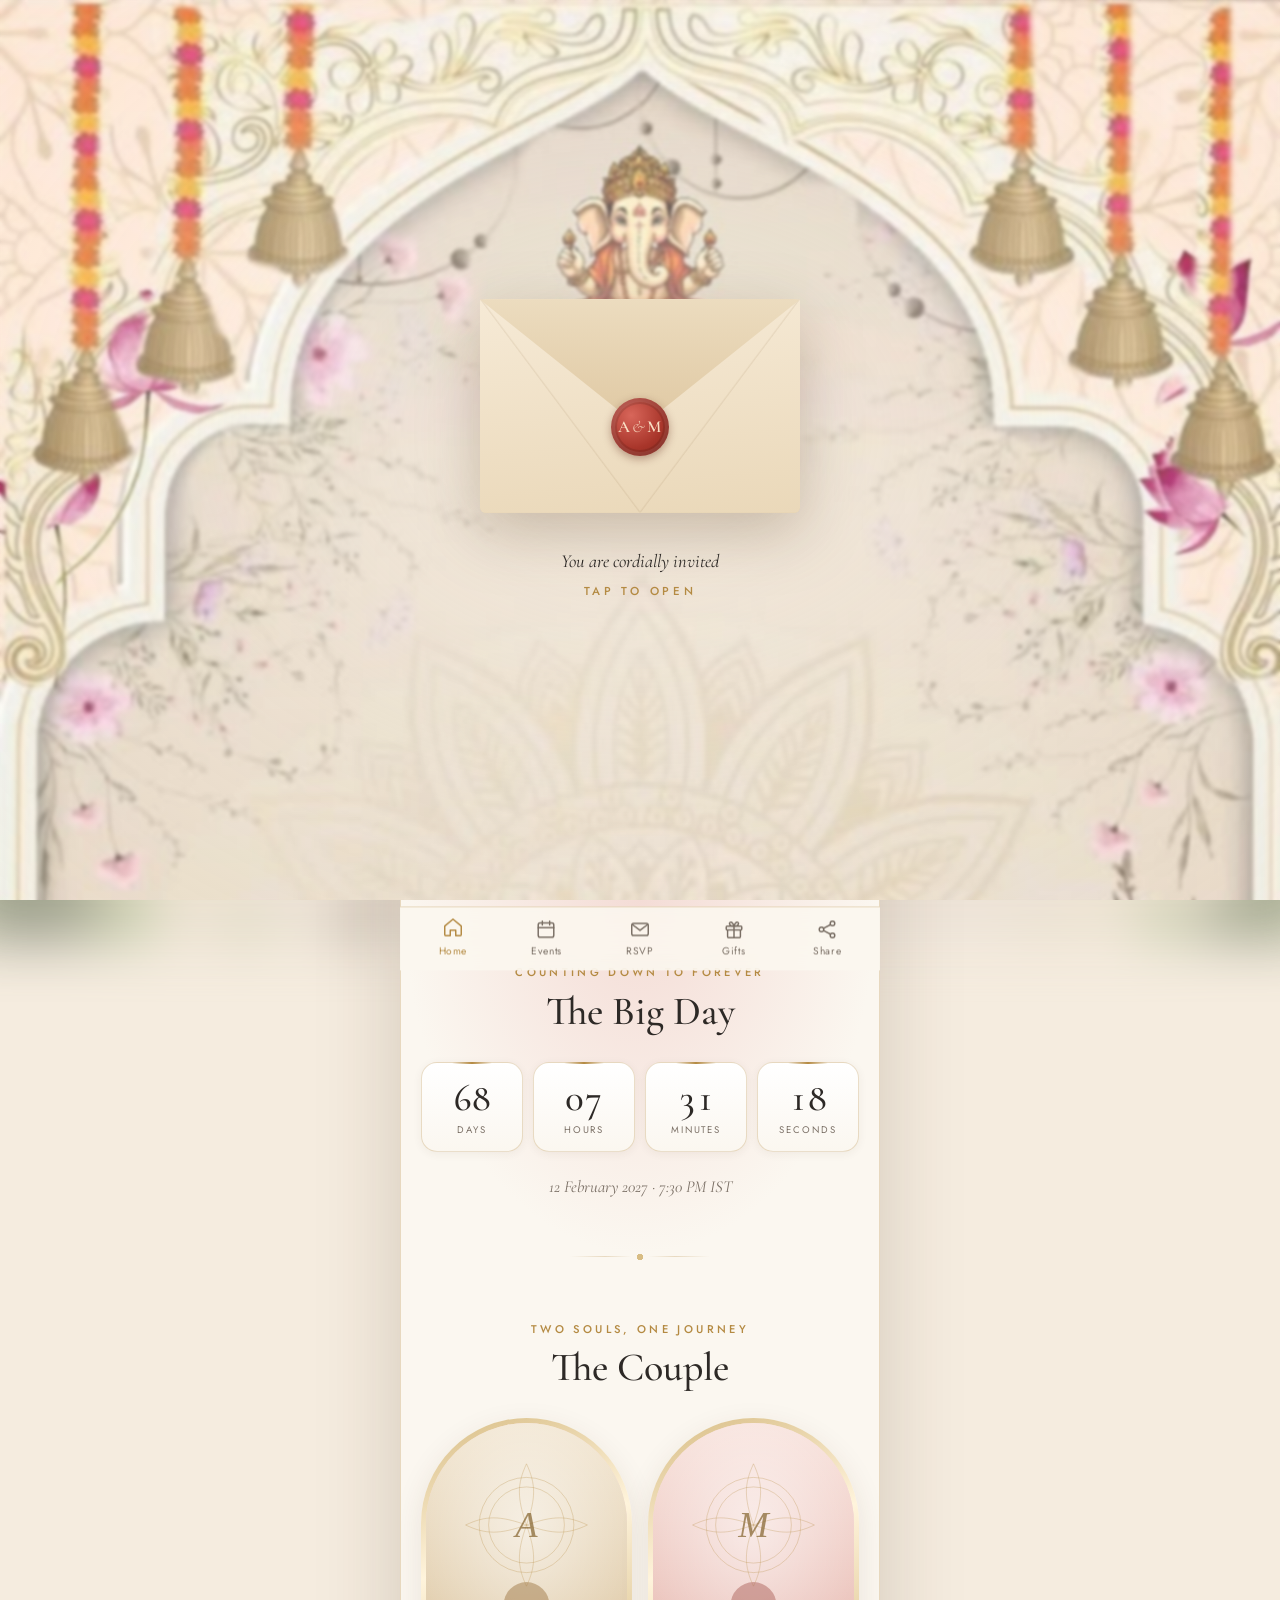
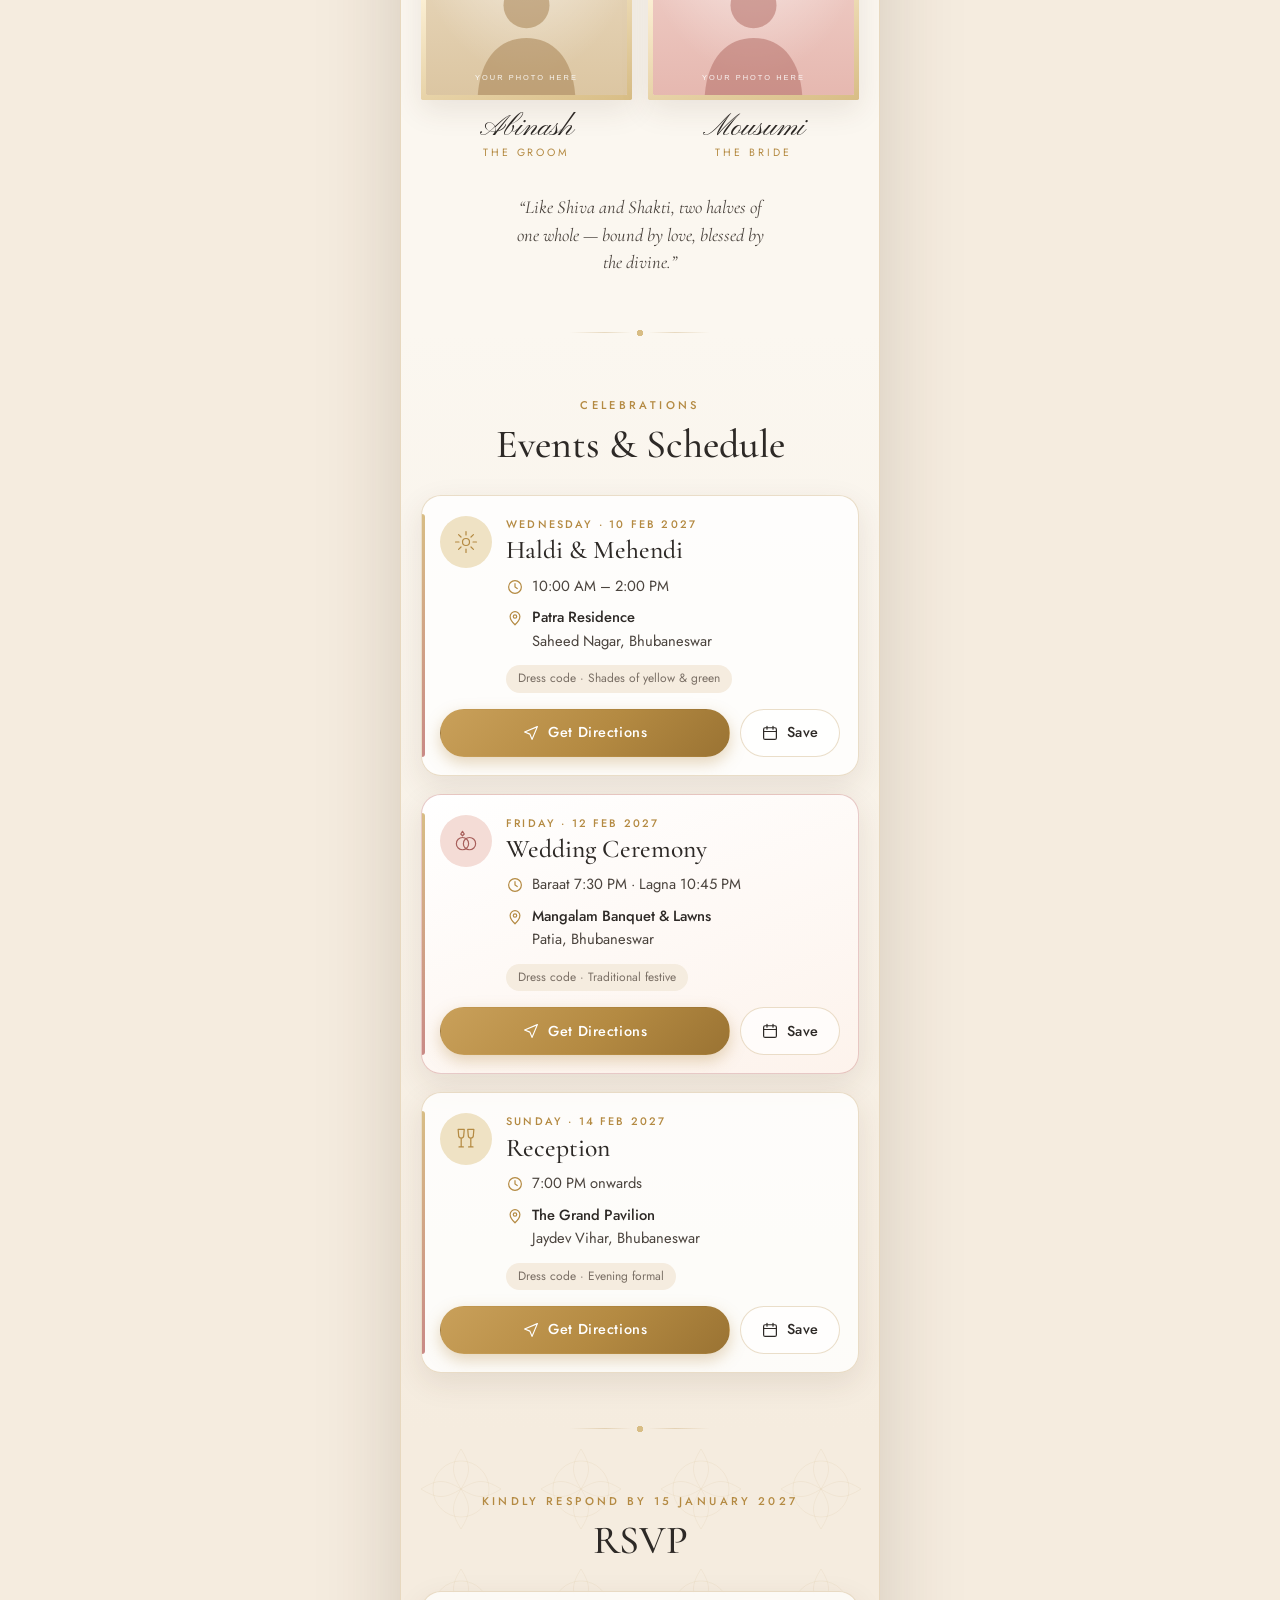
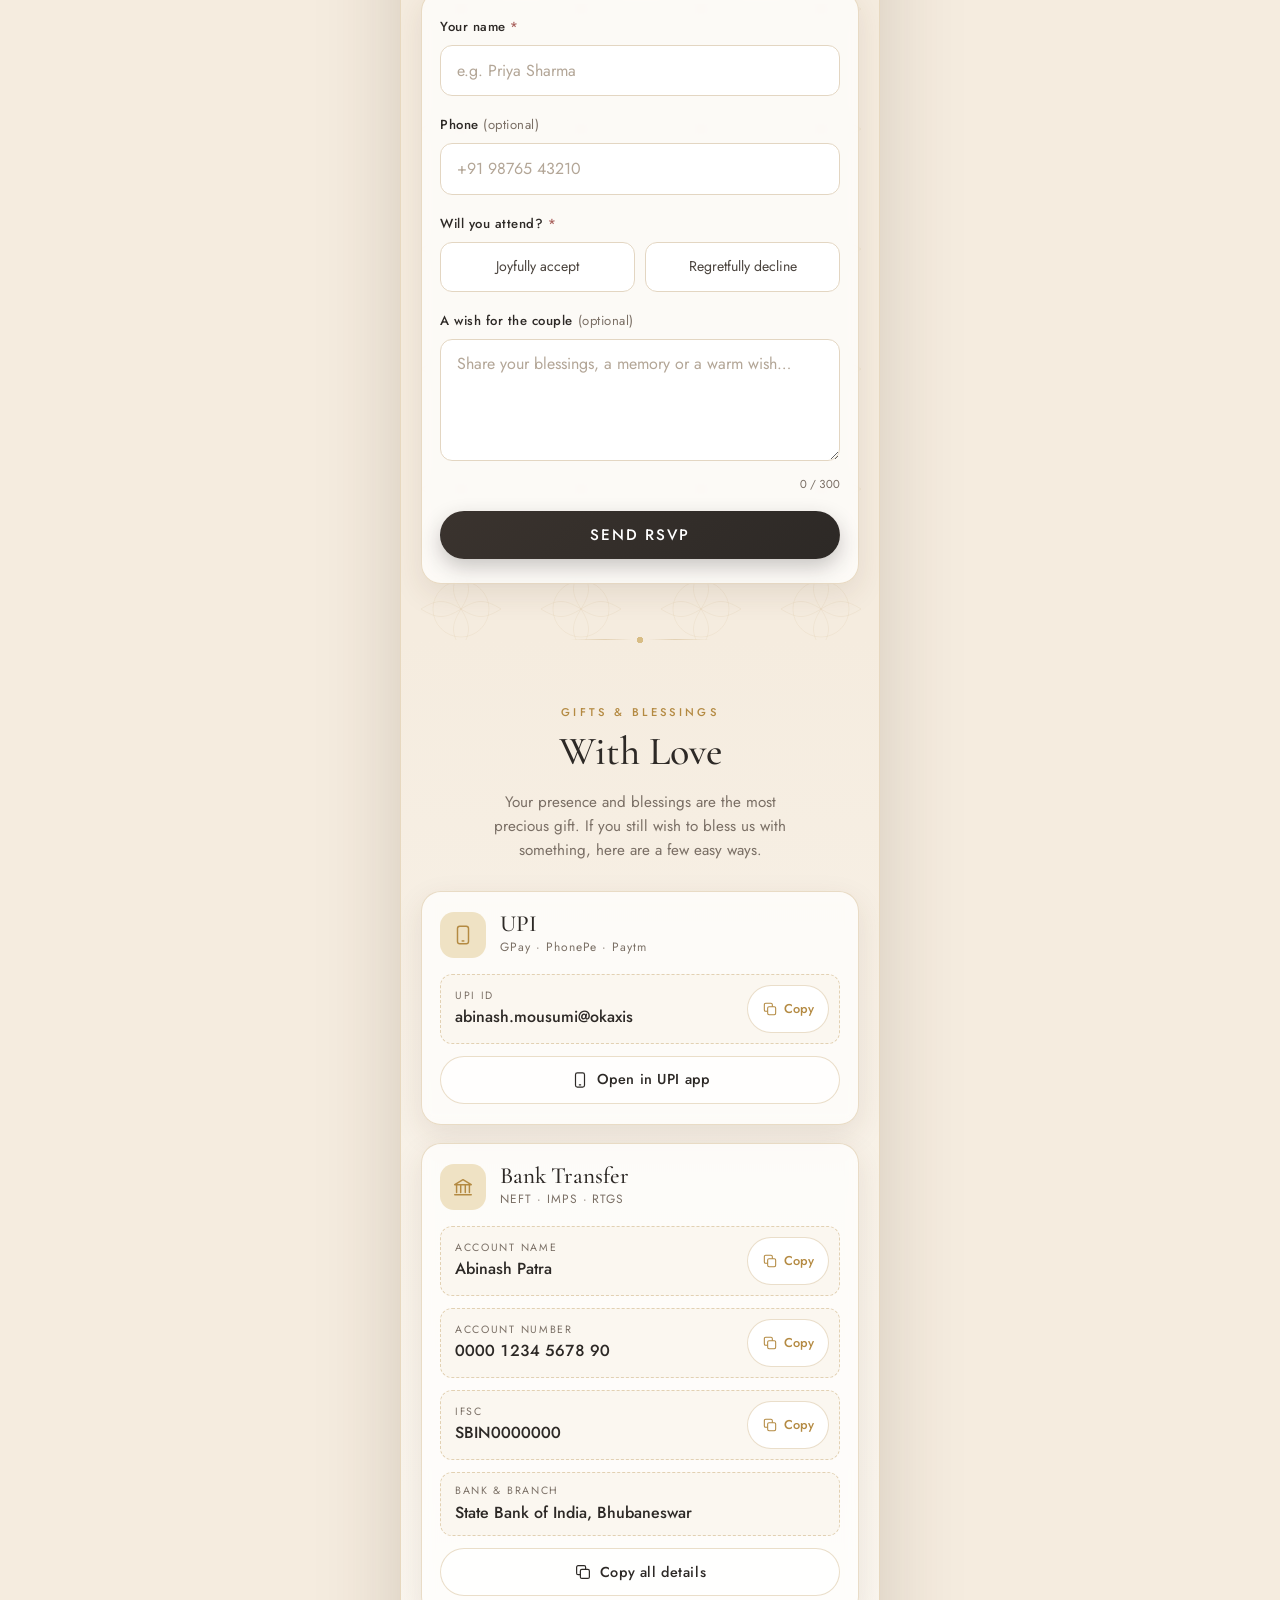
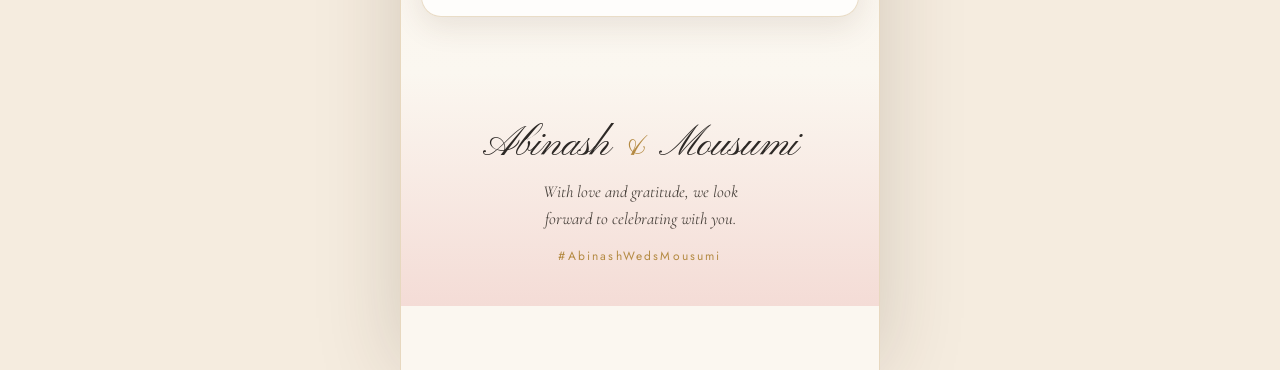
==== commit 16132496: "Use absolute Open Graph URLs for GitHub Pages link previews Co-Authored-By: Claude Opus 5.5 <noreply" ====
--- a/index.html
+++ b/index.html
@@ -11,7 +11,12 @@
   <meta property="og:type" content="website" />
   <meta property="og:title" content="Abinash &amp; Mousumi · Wedding Invitation" />
   <meta property="og:description" content="Join us as we begin our forever. 12 February 2027 · Bhubaneswar" />
-  <meta property="og:image" content="assets/bg.jpg" />
+  <meta property="og:url" content="https://abinashpatra1.github.io/WeddingInvitation/" />
+  <meta property="og:image" content="https://abinashpatra1.github.io/WeddingInvitation/assets/bg.jpg" />
+  <meta property="og:image:width" content="736" />
+  <meta property="og:image:height" content="1308" />
+  <meta name="twitter:card" content="summary_large_image" />
+  <link rel="canonical" href="https://abinashpatra1.github.io/WeddingInvitation/" />
 
   <link rel="icon" href="assets/favicon.svg" type="image/svg+xml" />
   <link rel="preload" as="image" href="assets/bg.jpg" />
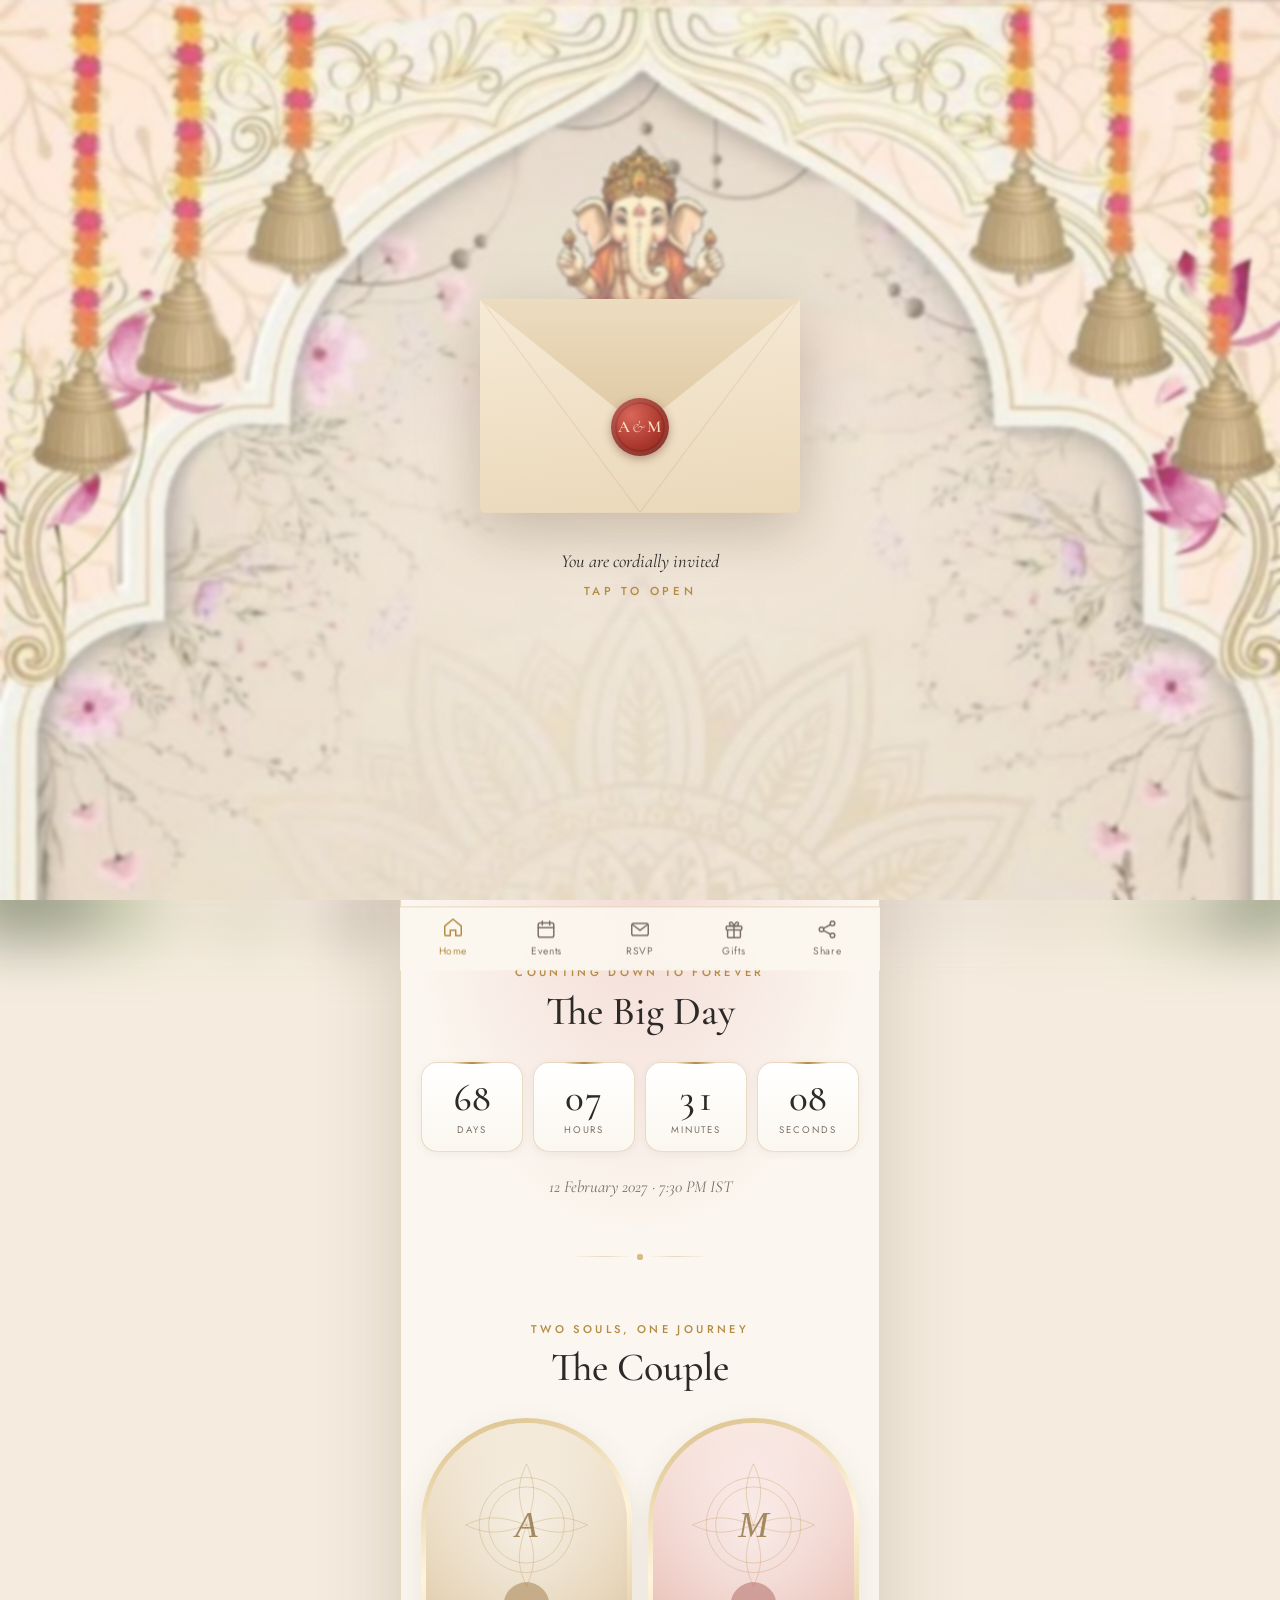
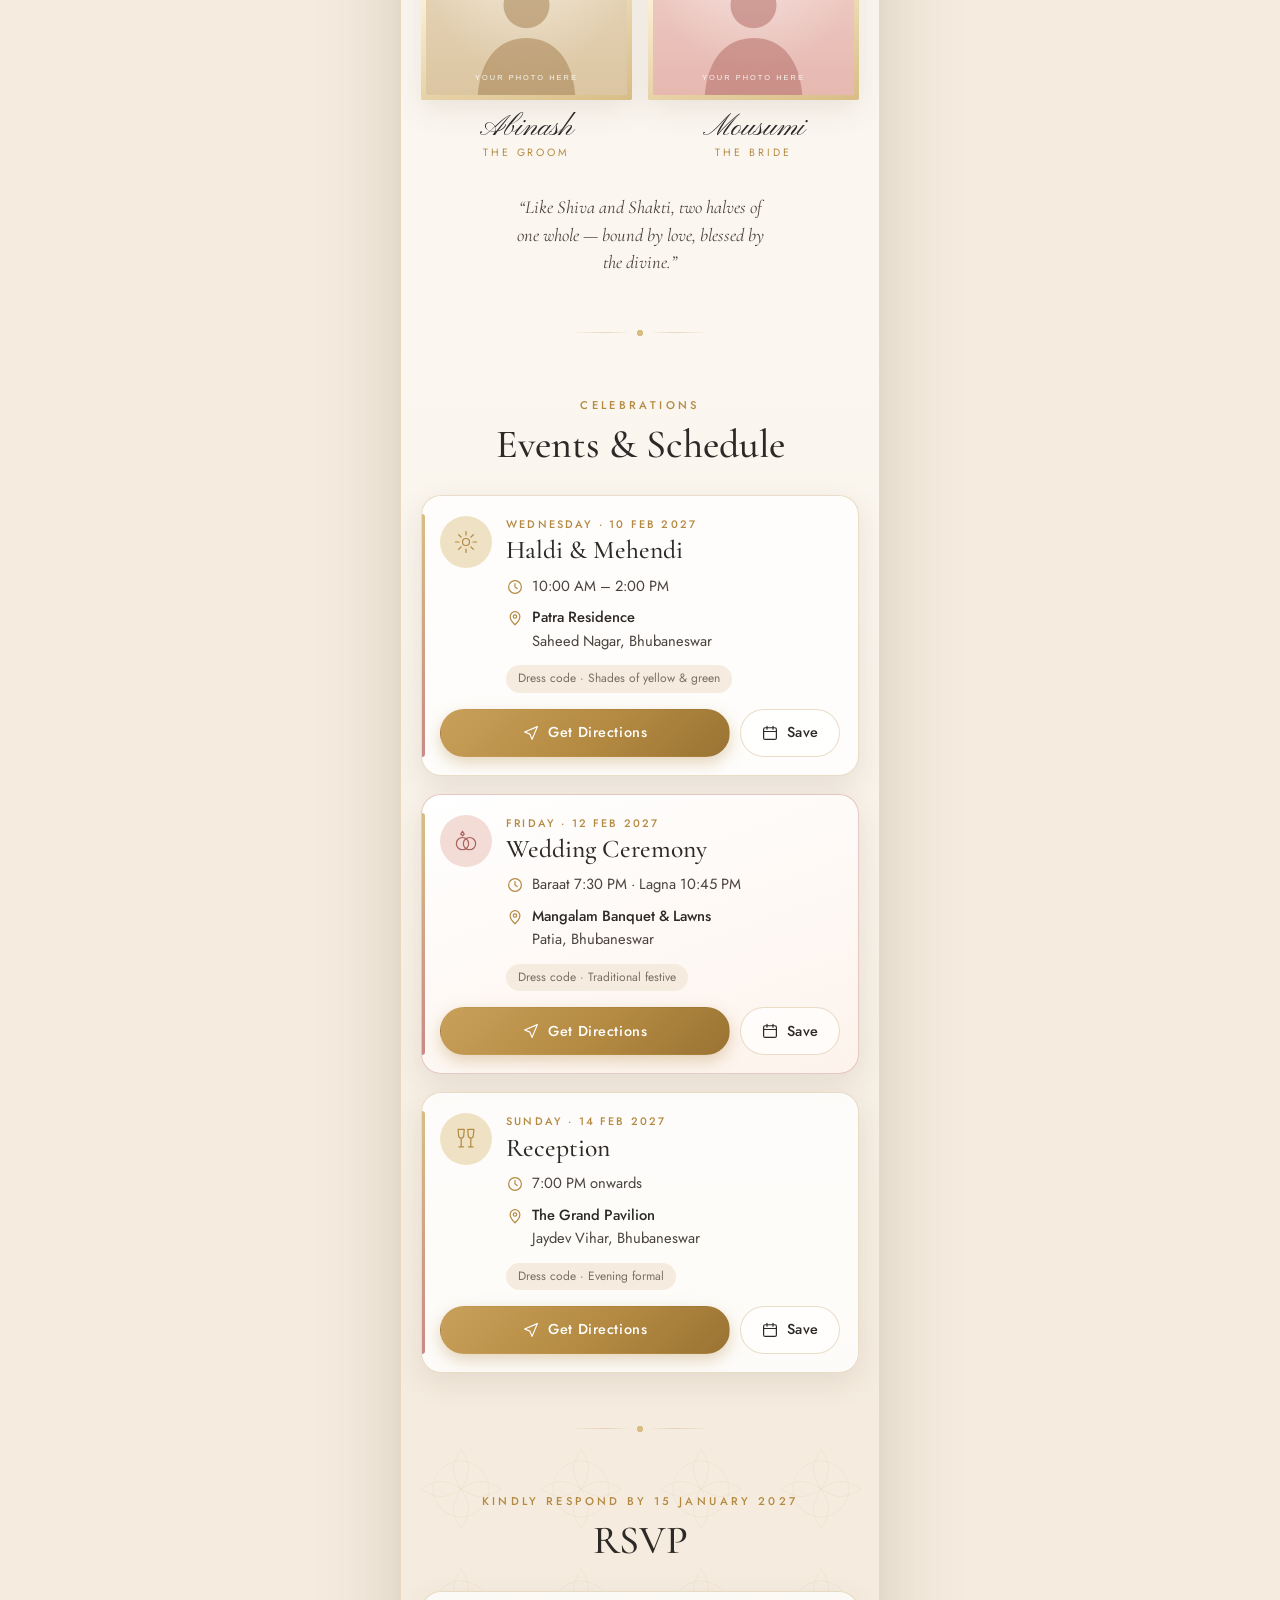
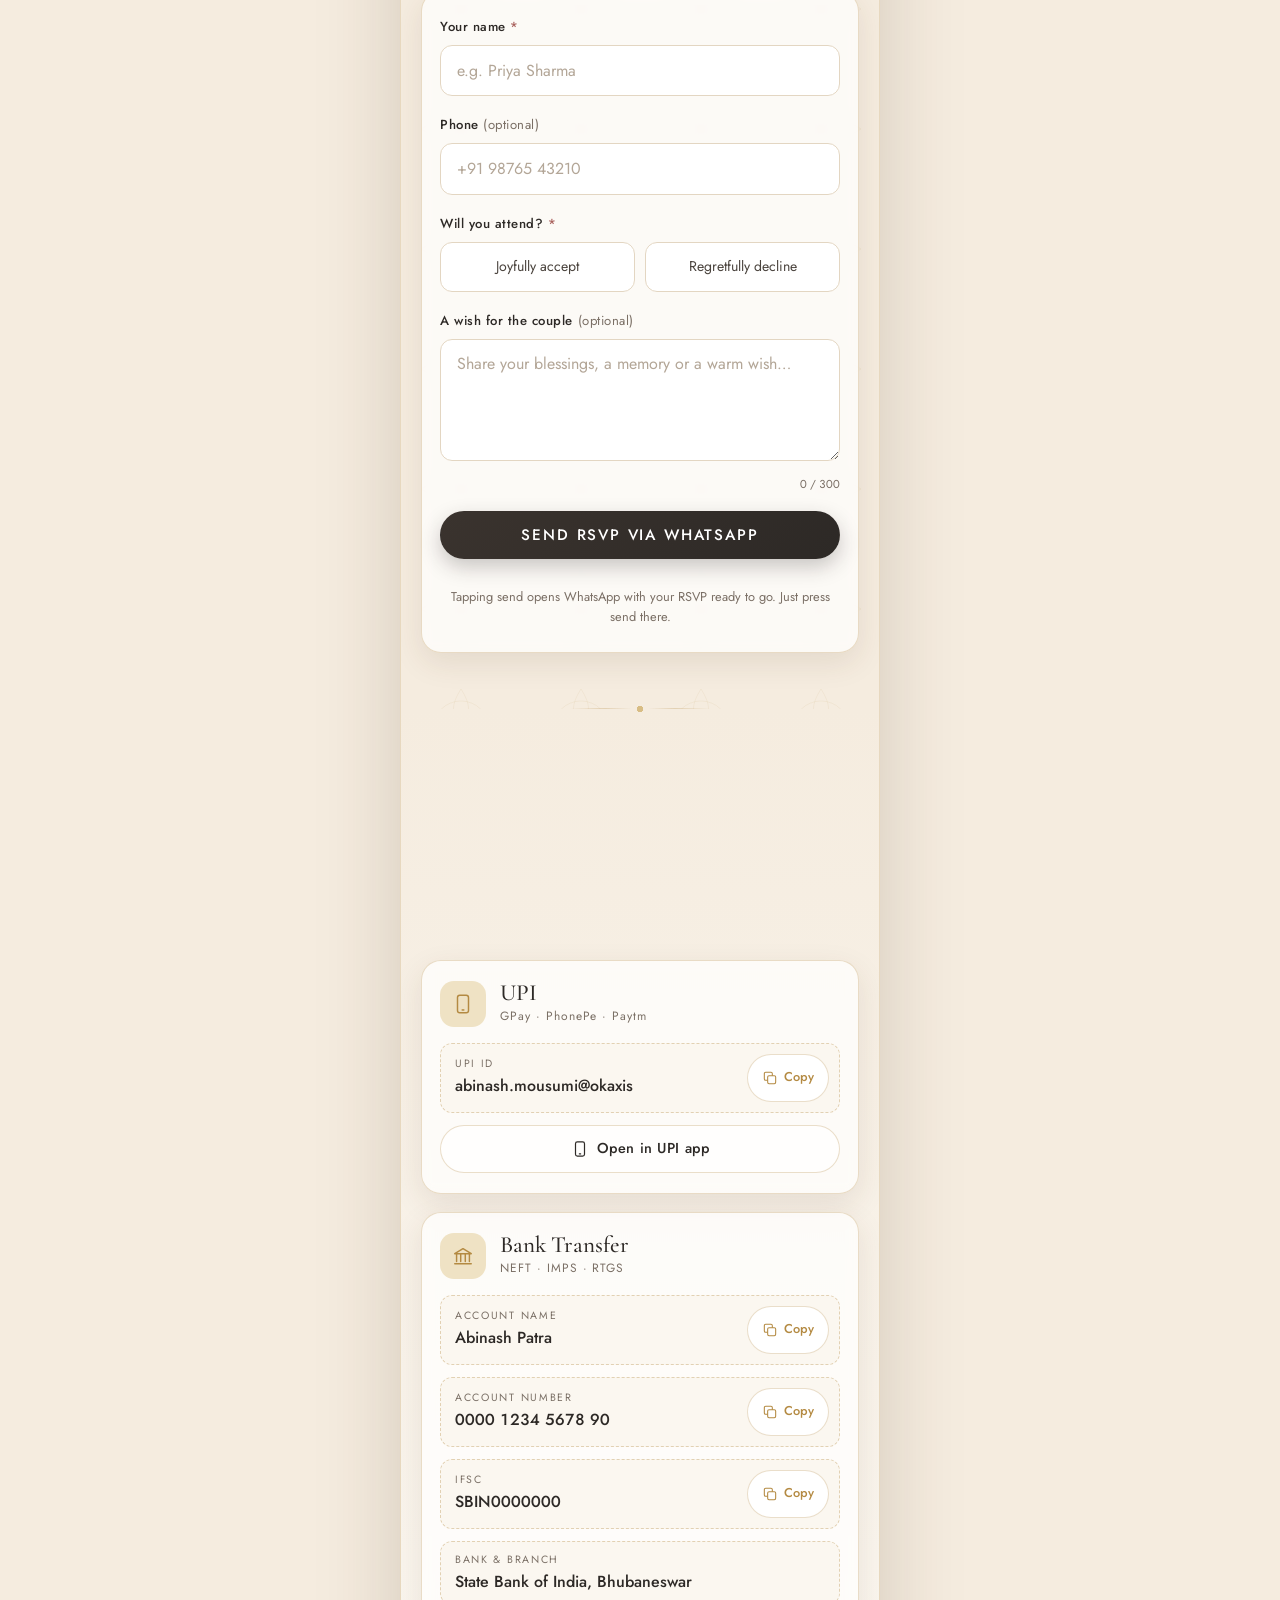
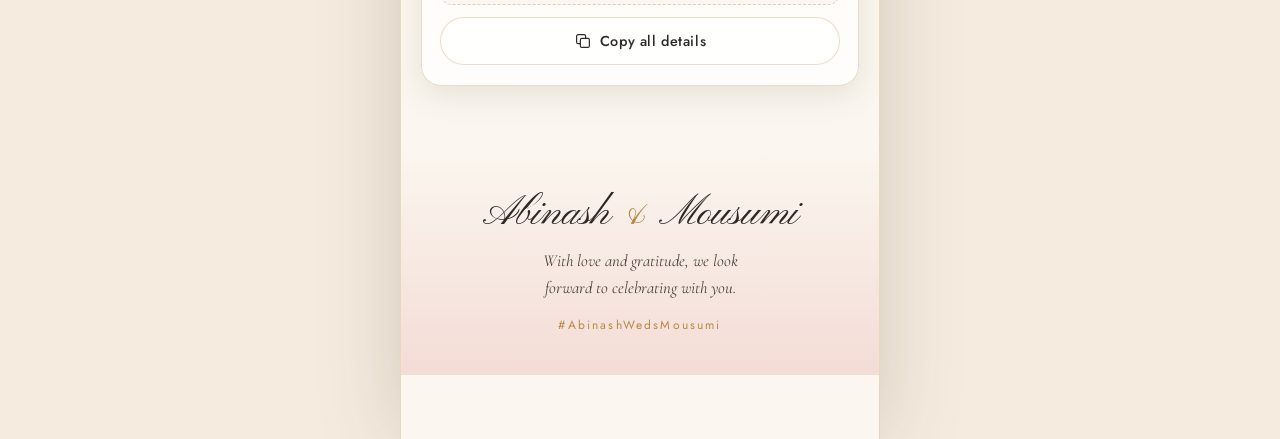
==== commit 6f7e4df3: "RSVP: open WhatsApp with a pre-filled message to the host's number on submit Remove the unused JSON " ====
--- a/index.html
+++ b/index.html
@@ -309,9 +309,10 @@
             </div>
 
             <button class="btn btn--primary btn--block" type="submit" id="rsvp-submit">
-              <span class="btn__label">Send RSVP</span>
+              <span class="btn__label">Send RSVP via WhatsApp</span>
               <span class="btn__spinner" aria-hidden="true"></span>
             </button>
+            <p class="form__note">Tapping send opens WhatsApp with your RSVP ready to go. Just press send there.</p>
             <p class="form__status" id="rsvp-status" role="status" aria-live="polite"></p>
           </form>
 
@@ -320,7 +321,7 @@
             <h3 class="rsvp__done-title" id="rsvp-done-title">Thank you!</h3>
             <p class="rsvp__done-text" id="rsvp-done-text"></p>
             <a class="btn btn--whatsapp btn--block" id="rsvp-whatsapp" target="_blank" rel="noopener" href="#">
-              <svg aria-hidden="true"><use href="#i-whatsapp"/></svg>Also send on WhatsApp
+              <svg aria-hidden="true"><use href="#i-whatsapp"/></svg>Send RSVP on WhatsApp
             </a>
             <button class="btn btn--ghost btn--block" type="button" id="rsvp-edit">Edit my response</button>
           </div>
--- a/css/styles.css
+++ b/css/styles.css
@@ -805,6 +805,7 @@
 .stepper input::-webkit-outer-spin-button,
 .stepper input::-webkit-inner-spin-button { -webkit-appearance: none; margin: 0; }
 
+.form__note { font-size: 0.8rem; text-align: center; color: var(--muted); margin-top: 10px; }
 .form__status { font-size: 0.85rem; text-align: center; color: #b23b2e; }
 .form__status:empty { display: none; }
 
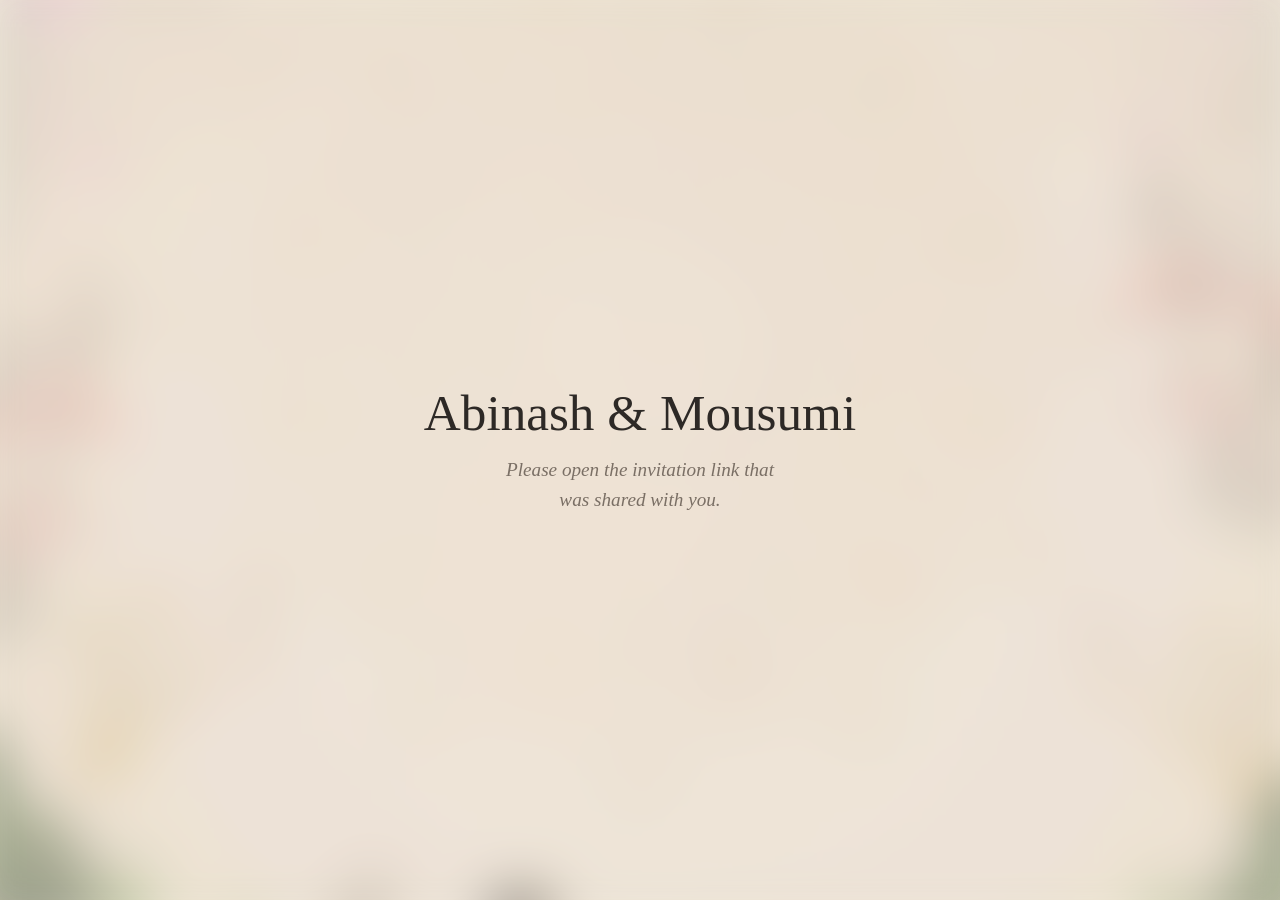
==== commit 90ac6c2f: "Four invitations (pari/abinash v1+v2), full-height illustrated event cards, redesigned RSVP, humorou" ====
--- a/index.html
+++ b/index.html
@@ -1,408 +1,24 @@
 <!DOCTYPE html>
-<html lang="en" class="no-js">
+<html lang="en">
 <head>
   <meta charset="UTF-8" />
-  <meta name="viewport" content="width=device-width, initial-scale=1, viewport-fit=cover" />
-  <meta name="theme-color" content="#f4ebdc" />
-  <title>Abinash &amp; Mousumi · Wedding Invitation</title>
-  <meta name="description" content="With the blessings of Lord Ganesha, join us for the wedding of Abinash &amp; Mousumi." />
-
-  <!-- Social share preview -->
-  <meta property="og:type" content="website" />
-  <meta property="og:title" content="Abinash &amp; Mousumi · Wedding Invitation" />
-  <meta property="og:description" content="Join us as we begin our forever. 12 February 2027 · Bhubaneswar" />
-  <meta property="og:url" content="https://abinashpatra1.github.io/WeddingInvitation/" />
-  <meta property="og:image" content="https://abinashpatra1.github.io/WeddingInvitation/assets/bg.jpg" />
-  <meta property="og:image:width" content="736" />
-  <meta property="og:image:height" content="1308" />
-  <meta name="twitter:card" content="summary_large_image" />
-  <link rel="canonical" href="https://abinashpatra1.github.io/WeddingInvitation/" />
-
+  <meta name="viewport" content="width=device-width, initial-scale=1" />
+  <meta name="robots" content="noindex, nofollow" />
+  <title>Abinash &amp; Mousumi · Wedding</title>
   <link rel="icon" href="assets/favicon.svg" type="image/svg+xml" />
-  <link rel="preload" as="image" href="assets/bg.jpg" />
-
-  <!-- Fonts: Cormorant Garamond (serif headings), Pinyon Script (names), Jost (body), Tiro Devanagari Hindi -->
-  <link rel="preconnect" href="https://fonts.googleapis.com" />
-  <link rel="preconnect" href="https://fonts.gstatic.com" crossorigin />
-  <link href="https://fonts.googleapis.com/css2?family=Cormorant+Garamond:ital,wght@0,400;0,500;0,600;1,400;1,500&family=Jost:wght@300;400;500;600&family=Pinyon+Script&family=Tiro+Devanagari+Hindi&display=swap" rel="stylesheet" />
-
   <link rel="stylesheet" href="css/styles.css" />
+  <style>
+    .landing { min-height: 100svh; display: grid; place-items: center; padding: 32px 24px; text-align: center; }
+    .landing h1 { font-family: var(--font-script); font-weight: 400; font-size: 3.2rem; line-height: 1.15; color: var(--charcoal); }
+    .landing p { max-width: 28ch; margin: 12px auto 0; font-family: var(--font-serif); font-style: italic; font-size: 1.2rem; color: var(--muted); }
+  </style>
 </head>
-<body class="is-locked">
-
-  <!-- ============ SVG ICON SPRITE ============ -->
-  <svg width="0" height="0" style="position:absolute" aria-hidden="true">
-    <symbol id="i-home" viewBox="0 0 24 24"><path d="M3 10.5 12 3l9 7.5V20a1 1 0 0 1-1 1h-5v-6h-6v6H4a1 1 0 0 1-1-1z" fill="none" stroke="currentColor" stroke-width="1.6" stroke-linejoin="round"/></symbol>
-    <symbol id="i-calendar" viewBox="0 0 24 24"><g fill="none" stroke="currentColor" stroke-width="1.6" stroke-linecap="round"><rect x="3.5" y="5" width="17" height="15.5" rx="2"/><path d="M3.5 10h17M8 3v4M16 3v4"/></g></symbol>
-    <symbol id="i-mail" viewBox="0 0 24 24"><g fill="none" stroke="currentColor" stroke-width="1.6" stroke-linejoin="round"><rect x="3" y="5.5" width="18" height="13" rx="2"/><path d="m3.5 6.5 8.5 6.5 8.5-6.5"/></g></symbol>
-    <symbol id="i-gift" viewBox="0 0 24 24"><g fill="none" stroke="currentColor" stroke-width="1.6" stroke-linejoin="round"><rect x="3.5" y="8.5" width="17" height="4" rx="1"/><path d="M5 12.5V20a1 1 0 0 0 1 1h12a1 1 0 0 0 1-1v-7.5M12 8.5V21M12 8.5S10.5 3.5 8 4.2C6 4.8 7 8.5 12 8.5zm0 0s1.5-5 4-4.3c2 .6 1 4.3-4 4.3z"/></g></symbol>
-    <symbol id="i-share" viewBox="0 0 24 24"><g fill="none" stroke="currentColor" stroke-width="1.6" stroke-linecap="round"><circle cx="18" cy="5.5" r="2.5"/><circle cx="6" cy="12" r="2.5"/><circle cx="18" cy="18.5" r="2.5"/><path d="m8.2 10.8 7.6-4M8.2 13.2l7.6 4"/></g></symbol>
-    <symbol id="i-clock" viewBox="0 0 24 24"><g fill="none" stroke="currentColor" stroke-width="1.6" stroke-linecap="round"><circle cx="12" cy="12" r="8.5"/><path d="M12 7.5V12l3 2"/></g></symbol>
-    <symbol id="i-pin" viewBox="0 0 24 24"><g fill="none" stroke="currentColor" stroke-width="1.6"><path d="M12 21s-6.5-6.1-6.5-11a6.5 6.5 0 0 1 13 0c0 4.9-6.5 11-6.5 11z" stroke-linejoin="round"/><circle cx="12" cy="10" r="2.3"/></g></symbol>
-    <symbol id="i-nav" viewBox="0 0 24 24"><path d="M20.5 3.5 3.5 10.6l7 2.9 2.9 7z" fill="none" stroke="currentColor" stroke-width="1.6" stroke-linejoin="round"/></symbol>
-    <symbol id="i-copy" viewBox="0 0 24 24"><g fill="none" stroke="currentColor" stroke-width="1.6" stroke-linejoin="round"><rect x="8.5" y="8.5" width="12" height="12" rx="2"/><path d="M15.5 8.5V5.5a2 2 0 0 0-2-2h-8a2 2 0 0 0-2 2v8a2 2 0 0 0 2 2h3"/></g></symbol>
-    <symbol id="i-check" viewBox="0 0 24 24"><path d="m5 12.5 4.5 4.5L19 7.5" fill="none" stroke="currentColor" stroke-width="2" stroke-linecap="round" stroke-linejoin="round"/></symbol>
-    <symbol id="i-heart" viewBox="0 0 24 24"><path d="M12 20s-7.5-4.6-7.5-10.2A4.3 4.3 0 0 1 12 7.2a4.3 4.3 0 0 1 7.5 2.6C19.5 15.4 12 20 12 20z" fill="none" stroke="currentColor" stroke-width="1.6" stroke-linejoin="round"/></symbol>
-    <symbol id="i-whatsapp" viewBox="0 0 24 24"><path d="M12 3.2a8.8 8.8 0 0 0-7.6 13.2L3.2 20.8l4.5-1.2A8.8 8.8 0 1 0 12 3.2zm4.4 12.1c-.2.6-1.1 1.1-1.6 1.2-.4 0-.9.1-2.9-.7-2.5-1-4-3.5-4.1-3.7-.1-.2-1-1.3-1-2.5s.6-1.8.9-2c.2-.3.5-.3.7-.3h.5c.2 0 .4 0 .6.5l.8 1.9c.1.2.1.3 0 .5l-.3.5-.4.4c-.1.1-.3.3-.1.6.2.3.7 1.2 1.6 1.9 1.1.9 2 1.2 2.3 1.4.3.1.4.1.6-.1l.8-1c.2-.3.4-.2.6-.1l1.9.9c.3.1.4.2.5.3.1.2.1.7-.1 1.3z" fill="currentColor"/></symbol>
-    <symbol id="i-chevron" viewBox="0 0 24 24"><path d="m6 9 6 6 6-6" fill="none" stroke="currentColor" stroke-width="1.6" stroke-linecap="round" stroke-linejoin="round"/></symbol>
-    <symbol id="i-haldi" viewBox="0 0 32 32"><g fill="none" stroke="currentColor" stroke-width="1.4" stroke-linecap="round"><circle cx="16" cy="16" r="4"/><path d="M16 4v4M16 24v4M4 16h4M24 16h4M7.5 7.5l2.8 2.8M21.7 21.7l2.8 2.8M7.5 24.5l2.8-2.8M21.7 10.3l2.8-2.8"/></g></symbol>
-    <symbol id="i-rings" viewBox="0 0 32 32"><g fill="none" stroke="currentColor" stroke-width="1.4"><circle cx="12" cy="19" r="7"/><circle cx="20" cy="19" r="7"/><path d="m10 8 2-3h0l2 3-2 2z" stroke-linejoin="round"/></g></symbol>
-    <symbol id="i-glass" viewBox="0 0 32 32"><g fill="none" stroke="currentColor" stroke-width="1.4" stroke-linecap="round" stroke-linejoin="round"><path d="M7 5h7l-.6 7a2.9 2.9 0 0 1-5.8 0zM10.5 15v10M8 25h5M18 5h7l-.6 7a2.9 2.9 0 0 1-5.8 0zM21.5 15v10M19 25h5"/></g></symbol>
-    <symbol id="i-upi" viewBox="0 0 24 24"><g fill="none" stroke="currentColor" stroke-width="1.6" stroke-linejoin="round"><rect x="6" y="2.5" width="12" height="19" rx="2.5"/><path d="M10.5 18.5h3"/></g></symbol>
-    <symbol id="i-bank" viewBox="0 0 24 24"><g fill="none" stroke="currentColor" stroke-width="1.6" stroke-linejoin="round" stroke-linecap="round"><path d="M3 9.5 12 4l9 5.5zM5 10v8M9.5 10v8M14.5 10v8M19 10v8M3 20.5h18"/></g></symbol>
-  </svg>
-
-  <!-- ============ ENVELOPE OPENER ============ -->
-  <div class="opener" id="opener" role="dialog" aria-modal="true" aria-labelledby="opener-label">
-    <div class="opener__veil" aria-hidden="true"></div>
-
-    <button class="envelope" id="envelope" type="button" aria-describedby="opener-label">
-      <span class="envelope__back" aria-hidden="true"></span>
-      <span class="envelope__letter" aria-hidden="true">
-        <span class="envelope__letter-om">ॐ</span>
-        <span class="envelope__letter-names">Abinash <em>&amp;</em> Mousumi</span>
-        <span class="envelope__letter-line">12 · 02 · 2027</span>
-      </span>
-      <span class="envelope__pocket" aria-hidden="true"></span>
-      <span class="envelope__flap" aria-hidden="true"></span>
-      <span class="envelope__seal" aria-hidden="true"><span>A<i>&amp;</i>M</span></span>
-      <span class="sr-only">Open the invitation</span>
-    </button>
-
-    <p class="opener__hint" id="opener-label">
-      <span class="opener__for">You are cordially invited</span>
-      <span class="opener__tap">Tap to open</span>
-    </p>
-  </div>
-
-  <!-- ============ APP SHELL ============ -->
-  <div class="app" id="app">
-
-    <!-- HERO -->
-    <header class="hero" id="home">
-      <div class="hero__petals" aria-hidden="true">
-        <i></i><i></i><i></i><i></i><i></i><i></i><i></i><i></i>
-      </div>
-
-      <div class="hero__content">
-        <p class="hero__mantra" lang="hi">॥ श्री गणेशाय नमः ॥</p>
-        <span class="divider" aria-hidden="true"></span>
-        <p class="hero__lead">Join us for</p>
-        <p class="hero__the">The Wedding of</p>
-        <h1 class="hero__names">
-          <span class="hero__name">Abinash</span>
-          <span class="hero__amp">&amp;</span>
-          <span class="hero__name">Mousumi</span>
-        </h1>
-        <p class="hero__date">
-          <time datetime="2027-02-12">Friday · 12 February 2027</time>
-        </p>
-        <p class="hero__place">Bhubaneswar, Odisha</p>
-      </div>
-
-      <a class="scroll-cue" href="#countdown" aria-label="Scroll to details">
-        <span class="scroll-cue__mouse" aria-hidden="true"><span></span></span>
-      </a>
-    </header>
-
-    <main>
-
-      <!-- COUNTDOWN -->
-      <section class="section section--countdown" id="countdown" aria-labelledby="countdown-title">
-        <p class="eyebrow reveal">Counting down to forever</p>
-        <h2 class="section__title reveal" id="countdown-title">The Big Day</h2>
-        <div class="countdown reveal" id="countdown-timer" role="timer" aria-live="off">
-          <div class="countdown__unit"><span class="countdown__num" data-unit="days">--</span><span class="countdown__label">Days</span></div>
-          <div class="countdown__unit"><span class="countdown__num" data-unit="hours">--</span><span class="countdown__label">Hours</span></div>
-          <div class="countdown__unit"><span class="countdown__num" data-unit="minutes">--</span><span class="countdown__label">Minutes</span></div>
-          <div class="countdown__unit"><span class="countdown__num" data-unit="seconds">--</span><span class="countdown__label">Seconds</span></div>
-        </div>
-        <p class="countdown__done" id="countdown-done" hidden>We're married! Thank you for your blessings. ✨</p>
-        <p class="section__note reveal">12 February 2027 · 7:30 PM IST</p>
-      </section>
-
-      <!-- COUPLE -->
-      <section class="section section--couple" id="couple" aria-labelledby="couple-title">
-        <p class="eyebrow reveal">Two souls, one journey</p>
-        <h2 class="section__title reveal" id="couple-title">The Couple</h2>
-
-        <div class="couple">
-          <figure class="couple__card reveal">
-            <div class="arch-frame">
-              <!-- Replace with your photo: assets/groom.jpg -->
-              <img src="assets/groom-placeholder.svg" alt="Portrait of Abinash" width="300" height="400" loading="lazy" decoding="async" />
-            </div>
-            <figcaption>
-              <span class="couple__name">Abinash</span>
-              <span class="couple__role">The Groom</span>
-            </figcaption>
-          </figure>
-
-          <figure class="couple__card reveal">
-            <div class="arch-frame">
-              <!-- Replace with your photo: assets/bride.jpg -->
-              <img src="assets/bride-placeholder.svg" alt="Portrait of Mousumi" width="300" height="400" loading="lazy" decoding="async" />
-            </div>
-            <figcaption>
-              <span class="couple__name">Mousumi</span>
-              <span class="couple__role">The Bride</span>
-            </figcaption>
-          </figure>
-        </div>
-
-        <blockquote class="quote reveal">
-          <p>“Like Shiva and Shakti, two halves of one whole — bound by love, blessed by the divine.”</p>
-        </blockquote>
-      </section>
-
-      <!-- EVENTS -->
-      <section class="section section--events" id="events" aria-labelledby="events-title">
-        <p class="eyebrow reveal">Celebrations</p>
-        <h2 class="section__title reveal" id="events-title">Events &amp; Schedule</h2>
-
-        <ol class="events">
-          <li class="event reveal"
-              data-title="Haldi &amp; Mehendi · Abinash &amp; Mousumi"
-              data-start="2027-02-10T10:00:00+05:30"
-              data-end="2027-02-10T14:00:00+05:30"
-              data-location="Patra Residence, Saheed Nagar, Bhubaneswar, Odisha">
-            <div class="event__icon" aria-hidden="true"><svg><use href="#i-haldi"/></svg></div>
-            <div class="event__body">
-              <p class="event__day">Wednesday · 10 Feb 2027</p>
-              <h3 class="event__name">Haldi &amp; Mehendi</h3>
-              <ul class="event__meta">
-                <li><svg aria-hidden="true"><use href="#i-clock"/></svg><span>10:00 AM – 2:00 PM</span></li>
-                <li><svg aria-hidden="true"><use href="#i-pin"/></svg><span><strong>Patra Residence</strong><br />Saheed Nagar, Bhubaneswar</span></li>
-              </ul>
-              <p class="event__dress">Dress code · Shades of yellow &amp; green</p>
-              <div class="event__actions">
-                <a class="btn btn--gold" target="_blank" rel="noopener"
-                   href="https://www.google.com/maps/dir/?api=1&amp;destination=Saheed+Nagar%2C+Bhubaneswar%2C+Odisha">
-                  <svg aria-hidden="true"><use href="#i-nav"/></svg>Get Directions
-                </a>
-                <button class="btn btn--ghost js-ics" type="button">
-                  <svg aria-hidden="true"><use href="#i-calendar"/></svg>Save
-                </button>
-              </div>
-            </div>
-          </li>
-
-          <li class="event event--main reveal"
-              data-title="Wedding Ceremony · Abinash &amp; Mousumi"
-              data-start="2027-02-12T19:30:00+05:30"
-              data-end="2027-02-13T02:00:00+05:30"
-              data-location="Mangalam Banquet &amp; Lawns, Patia, Bhubaneswar, Odisha">
-            <div class="event__icon" aria-hidden="true"><svg><use href="#i-rings"/></svg></div>
-            <div class="event__body">
-              <p class="event__day">Friday · 12 Feb 2027</p>
-              <h3 class="event__name">Wedding Ceremony</h3>
-              <ul class="event__meta">
-                <li><svg aria-hidden="true"><use href="#i-clock"/></svg><span>Baraat 7:30 PM · Lagna 10:45 PM</span></li>
-                <li><svg aria-hidden="true"><use href="#i-pin"/></svg><span><strong>Mangalam Banquet &amp; Lawns</strong><br />Patia, Bhubaneswar</span></li>
-              </ul>
-              <p class="event__dress">Dress code · Traditional festive</p>
-              <div class="event__actions">
-                <a class="btn btn--gold" target="_blank" rel="noopener"
-                   href="https://www.google.com/maps/dir/?api=1&amp;destination=Patia%2C+Bhubaneswar%2C+Odisha">
-                  <svg aria-hidden="true"><use href="#i-nav"/></svg>Get Directions
-                </a>
-                <button class="btn btn--ghost js-ics" type="button">
-                  <svg aria-hidden="true"><use href="#i-calendar"/></svg>Save
-                </button>
-              </div>
-            </div>
-          </li>
-
-          <li class="event reveal"
-              data-title="Reception · Abinash &amp; Mousumi"
-              data-start="2027-02-14T19:00:00+05:30"
-              data-end="2027-02-14T23:00:00+05:30"
-              data-location="The Grand Pavilion, Jaydev Vihar, Bhubaneswar, Odisha">
-            <div class="event__icon" aria-hidden="true"><svg><use href="#i-glass"/></svg></div>
-            <div class="event__body">
-              <p class="event__day">Sunday · 14 Feb 2027</p>
-              <h3 class="event__name">Reception</h3>
-              <ul class="event__meta">
-                <li><svg aria-hidden="true"><use href="#i-clock"/></svg><span>7:00 PM onwards</span></li>
-                <li><svg aria-hidden="true"><use href="#i-pin"/></svg><span><strong>The Grand Pavilion</strong><br />Jaydev Vihar, Bhubaneswar</span></li>
-              </ul>
-              <p class="event__dress">Dress code · Evening formal</p>
-              <div class="event__actions">
-                <a class="btn btn--gold" target="_blank" rel="noopener"
-                   href="https://www.google.com/maps/dir/?api=1&amp;destination=Jaydev+Vihar%2C+Bhubaneswar%2C+Odisha">
-                  <svg aria-hidden="true"><use href="#i-nav"/></svg>Get Directions
-                </a>
-                <button class="btn btn--ghost js-ics" type="button">
-                  <svg aria-hidden="true"><use href="#i-calendar"/></svg>Save
-                </button>
-              </div>
-            </div>
-          </li>
-        </ol>
-      </section>
-
-      <!-- RSVP -->
-      <section class="section section--rsvp" id="rsvp" aria-labelledby="rsvp-title">
-        <p class="eyebrow reveal">Kindly respond by 15 January 2027</p>
-        <h2 class="section__title reveal" id="rsvp-title">RSVP</h2>
-
-        <div class="card rsvp reveal">
-          <form class="form" id="rsvp-form" novalidate>
-            <div class="field" data-field="name">
-              <label for="f-name">Your name <span aria-hidden="true">*</span></label>
-              <input id="f-name" name="name" type="text" autocomplete="name" placeholder="e.g. Priya Sharma"
-                     required minlength="2" maxlength="60" aria-describedby="e-name" />
-              <p class="field__error" id="e-name" aria-live="polite"></p>
-            </div>
-
-            <div class="field" data-field="phone">
-              <label for="f-phone">Phone <span class="field__opt">(optional)</span></label>
-              <input id="f-phone" name="phone" type="tel" inputmode="tel" autocomplete="tel" placeholder="+91 98765 43210"
-                     maxlength="16" aria-describedby="e-phone" />
-              <p class="field__error" id="e-phone" aria-live="polite"></p>
-            </div>
-
-            <fieldset class="field" data-field="attending">
-              <legend>Will you attend? <span aria-hidden="true">*</span></legend>
-              <div class="pills pills--2">
-                <label class="pill"><input type="radio" name="attending" value="yes" required aria-describedby="e-attending" /><span>Joyfully accept</span></label>
-                <label class="pill"><input type="radio" name="attending" value="no" /><span>Regretfully decline</span></label>
-              </div>
-              <p class="field__error" id="e-attending" aria-live="polite"></p>
-            </fieldset>
-
-            <div class="form__attending" id="attending-extra" hidden>
-              <div class="field" data-field="guests">
-                <label for="f-guests">Number of guests (including you)</label>
-                <div class="stepper">
-                  <button type="button" class="stepper__btn" data-step="-1" aria-label="Fewer guests">−</button>
-                  <input id="f-guests" name="guests" type="number" inputmode="numeric" min="1" max="10" value="1" aria-describedby="e-guests" />
-                  <button type="button" class="stepper__btn" data-step="1" aria-label="More guests">+</button>
-                </div>
-                <p class="field__error" id="e-guests" aria-live="polite"></p>
-              </div>
-
-              <fieldset class="field" data-field="food">
-                <legend>Food preference <span aria-hidden="true">*</span></legend>
-                <div class="pills pills--3">
-                  <label class="pill"><input type="radio" name="food" value="veg" aria-describedby="e-food" /><span>Veg</span></label>
-                  <label class="pill"><input type="radio" name="food" value="non-veg" /><span>Non-veg</span></label>
-                  <label class="pill"><input type="radio" name="food" value="jain" /><span>Jain</span></label>
-                </div>
-                <p class="field__error" id="e-food" aria-live="polite"></p>
-              </fieldset>
-
-              <div class="field" data-field="diet">
-                <label for="f-diet">Allergies / dietary restrictions <span class="field__opt">(optional)</span></label>
-                <input id="f-diet" name="diet" type="text" maxlength="100" placeholder="e.g. No nuts, gluten-free" />
-              </div>
-            </div>
-
-            <div class="field" data-field="message">
-              <label for="f-message">A wish for the couple <span class="field__opt">(optional)</span></label>
-              <textarea id="f-message" name="message" rows="4" maxlength="300"
-                        placeholder="Share your blessings, a memory or a warm wish…" aria-describedby="e-message c-message"></textarea>
-              <div class="field__foot">
-                <p class="field__error" id="e-message" aria-live="polite"></p>
-                <span class="field__count" id="c-message">0 / 300</span>
-              </div>
-            </div>
-
-            <button class="btn btn--primary btn--block" type="submit" id="rsvp-submit">
-              <span class="btn__label">Send RSVP via WhatsApp</span>
-              <span class="btn__spinner" aria-hidden="true"></span>
-            </button>
-            <p class="form__note">Tapping send opens WhatsApp with your RSVP ready to go. Just press send there.</p>
-            <p class="form__status" id="rsvp-status" role="status" aria-live="polite"></p>
-          </form>
-
-          <div class="rsvp__done" id="rsvp-done" hidden tabindex="-1">
-            <div class="rsvp__done-icon" aria-hidden="true"><svg><use href="#i-heart"/></svg></div>
-            <h3 class="rsvp__done-title" id="rsvp-done-title">Thank you!</h3>
-            <p class="rsvp__done-text" id="rsvp-done-text"></p>
-            <a class="btn btn--whatsapp btn--block" id="rsvp-whatsapp" target="_blank" rel="noopener" href="#">
-              <svg aria-hidden="true"><use href="#i-whatsapp"/></svg>Send RSVP on WhatsApp
-            </a>
-            <button class="btn btn--ghost btn--block" type="button" id="rsvp-edit">Edit my response</button>
-          </div>
-        </div>
-      </section>
-
-      <!-- GIFTS -->
-      <section class="section section--gifts" id="gifts" aria-labelledby="gifts-title">
-        <p class="eyebrow reveal">Gifts &amp; Blessings</p>
-        <h2 class="section__title reveal" id="gifts-title">With Love</h2>
-        <p class="section__lead reveal">Your presence and blessings are the most precious gift. If you still wish to bless us with something, here are a few easy ways.</p>
-
-        <div class="gifts">
-          <article class="card gift reveal">
-            <header class="gift__head">
-              <span class="gift__icon" aria-hidden="true"><svg><use href="#i-upi"/></svg></span>
-              <div>
-                <h3 class="gift__title">UPI</h3>
-                <p class="gift__sub">GPay · PhonePe · Paytm</p>
-              </div>
-            </header>
-            <div class="copy-row">
-              <div class="copy-row__text"><span class="copy-row__label">UPI ID</span><span class="copy-row__value" id="upi-id">abinash.mousumi@okaxis</span></div>
-              <button class="copy-btn" type="button" data-copy="abinash.mousumi@okaxis" aria-label="Copy UPI ID"><svg aria-hidden="true"><use href="#i-copy"/></svg><span>Copy</span></button>
-            </div>
-            <a class="btn btn--ghost btn--block" id="upi-pay" href="upi://pay?pa=abinash.mousumi@okaxis&amp;pn=Abinash%20%26%20Mousumi&amp;tn=Wedding%20blessings&amp;cu=INR">
-              <svg aria-hidden="true"><use href="#i-upi"/></svg>Open in UPI app
-            </a>
-          </article>
-
-          <article class="card gift reveal">
-            <header class="gift__head">
-              <span class="gift__icon" aria-hidden="true"><svg><use href="#i-bank"/></svg></span>
-              <div>
-                <h3 class="gift__title">Bank Transfer</h3>
-                <p class="gift__sub">NEFT · IMPS · RTGS</p>
-              </div>
-            </header>
-            <div class="copy-row">
-              <div class="copy-row__text"><span class="copy-row__label">Account name</span><span class="copy-row__value">Abinash Patra</span></div>
-              <button class="copy-btn" type="button" data-copy="Abinash Patra" aria-label="Copy account name"><svg aria-hidden="true"><use href="#i-copy"/></svg><span>Copy</span></button>
-            </div>
-            <div class="copy-row">
-              <div class="copy-row__text"><span class="copy-row__label">Account number</span><span class="copy-row__value">0000 1234 5678 90</span></div>
-              <button class="copy-btn" type="button" data-copy="00001234567890" aria-label="Copy account number"><svg aria-hidden="true"><use href="#i-copy"/></svg><span>Copy</span></button>
-            </div>
-            <div class="copy-row">
-              <div class="copy-row__text"><span class="copy-row__label">IFSC</span><span class="copy-row__value">SBIN0000000</span></div>
-              <button class="copy-btn" type="button" data-copy="SBIN0000000" aria-label="Copy IFSC code"><svg aria-hidden="true"><use href="#i-copy"/></svg><span>Copy</span></button>
-            </div>
-            <div class="copy-row">
-              <div class="copy-row__text"><span class="copy-row__label">Bank &amp; branch</span><span class="copy-row__value">State Bank of India, Bhubaneswar</span></div>
-            </div>
-            <button class="btn btn--ghost btn--block" type="button"
-                    data-copy="Account name: Abinash Patra&#10;Account number: 00001234567890&#10;IFSC: SBIN0000000&#10;Bank: State Bank of India, Bhubaneswar">
-              <svg aria-hidden="true"><use href="#i-copy"/></svg>Copy all details
-            </button>
-          </article>
-        </div>
-      </section>
-
-    </main>
-
-    <footer class="footer">
-      <p class="footer__names">Abinash <span>&amp;</span> Mousumi</p>
-      <p class="footer__text">With love and gratitude, we look forward to celebrating with you.</p>
-      <p class="footer__tag">#AbinashWedsMousumi</p>
-    </footer>
-
-    <!-- Bottom nav (social-app style) -->
-    <nav class="tabbar" id="tabbar" aria-label="Sections">
-      <a class="tabbar__item is-active" href="#home"><svg aria-hidden="true"><use href="#i-home"/></svg><span>Home</span></a>
-      <a class="tabbar__item" href="#events"><svg aria-hidden="true"><use href="#i-calendar"/></svg><span>Events</span></a>
-      <a class="tabbar__item" href="#rsvp"><svg aria-hidden="true"><use href="#i-mail"/></svg><span>RSVP</span></a>
-      <a class="tabbar__item" href="#gifts"><svg aria-hidden="true"><use href="#i-gift"/></svg><span>Gifts</span></a>
-      <button class="tabbar__item" type="button" id="share-btn"><svg aria-hidden="true"><use href="#i-share"/></svg><span>Share</span></button>
-    </nav>
-  </div>
-
-  <div class="toast" id="toast" role="status" aria-live="polite"></div>
-
-  <script src="js/main.js" defer></script>
+<body>
+  <main class="landing">
+    <div>
+      <h1>Abinash &amp; Mousumi</h1>
+      <p>Please open the invitation link that was shared with you.</p>
+    </div>
+  </main>
 </body>
 </html>
--- a/css/styles.css
+++ b/css/styles.css
@@ -560,83 +560,131 @@
 }
 
 /* ---------- 9. Events ---------- */
+/* Each card is close to a full phone screen tall, with an illustration per event.
+   The info sits in a frosted panel at the top; the artwork's subject shows below it. */
 .events {
   list-style: none;
-  margin: 0;
+  margin: 0 -6px;
   padding: 0;
   display: grid;
-  gap: 18px;
+  gap: 22px;
   text-align: left;
 }
 .event {
+  --panel: rgba(255, 252, 246, 0.86);
+  --ink: var(--charcoal);
+  --sub: var(--muted);
+  --accent: var(--gold);
+  --chip: rgba(180, 138, 66, 0.14);
+  --edge: rgba(255, 255, 255, 0.55);
   position: relative;
-  display: grid;
-  grid-template-columns: 52px 1fr;
-  gap: 14px;
-  padding: 20px 18px 18px;
-  background: rgba(255, 255, 255, 0.8);
+  display: flex;
+  flex-direction: column;
+  min-height: clamp(580px, calc(100svh - var(--tabbar-h) - 48px), 820px);
+  padding: 14px;
+  border-radius: 28px;
+  overflow: hidden;
+  color: var(--ink);
+  background: var(--ev-bg, var(--cream)) var(--ev-art) center bottom / cover no-repeat;
   border: 1px solid var(--line);
-  border-radius: var(--radius);
-  box-shadow: var(--shadow);
-  overflow: hidden;
-}
-.event::before { /* side accent bar */
-  content: "";
+  box-shadow: var(--shadow-lg);
+  scroll-margin-top: 12px;
+}
+.event--engagement { --ev-art: url("../assets/events/engagement.svg"); --ev-bg: #f6cdbd; }
+.event--sangeet    { --ev-art: url("../assets/events/sangeet.svg");    --ev-bg: #1b5c4f; }
+.event--haldi      { --ev-art: url("../assets/events/haldi.svg");      --ev-bg: #ffdd6e; }
+.event--wedding    { --ev-art: url("../assets/events/wedding.svg");    --ev-bg: #52121f; }
+.event--reception  { --ev-art: url("../assets/events/reception.svg");  --ev-bg: #2d1163; }
+
+.event--dark {
+  --panel: rgba(22, 8, 16, 0.7);
+  --ink: #fff6ea;
+  --sub: rgba(255, 240, 222, 0.74);
+  --accent: #f3d28a;
+  --chip: rgba(255, 255, 255, 0.12);
+  --edge: rgba(255, 255, 255, 0.22);
+}
+.event--haldi { --accent: #b45309; --chip: rgba(180, 83, 9, 0.12); }
+
+.event__panel {
+  position: relative;
+  z-index: 1;
+  display: grid;
+  gap: 12px;
+  padding: 22px 20px 20px;
+  border-radius: 20px;
+  background: var(--panel);
+  border: 1px solid var(--edge);
+  backdrop-filter: blur(10px) saturate(1.15);
+  -webkit-backdrop-filter: blur(10px) saturate(1.15);
+  box-shadow: 0 10px 30px rgba(0, 0, 0, 0.12);
+}
+.event__count {
   position: absolute;
-  left: 0; top: 18px; bottom: 18px;
-  width: 3px;
-  border-radius: 0 3px 3px 0;
-  background: linear-gradient(var(--gold-soft), var(--rose));
-}
-.event--main {
-  background: linear-gradient(160deg, #fff, #fdf3ec);
-  border-color: rgba(201, 138, 134, 0.45);
+  top: 18px; right: 18px;
+  font-family: var(--font-serif);
+  font-size: 0.95rem;
+  letter-spacing: 0.12em;
+  color: var(--sub);
 }
 .event__icon {
-  width: 52px; height: 52px;
+  width: 48px; height: 48px;
   display: grid;
   place-items: center;
   border-radius: 50%;
-  background: var(--gold-pale);
-  color: var(--gold);
-}
-.event--main .event__icon { background: var(--blush); color: var(--rose-deep); }
-.event__icon svg { width: 28px; height: 28px; }
+  background: var(--chip);
+  color: var(--accent);
+}
+.event__icon svg { width: 26px; height: 26px; }
 .event__day {
-  font-size: 0.68rem;
+  font-size: 0.7rem;
   font-weight: 500;
-  letter-spacing: 0.2em;
+  letter-spacing: 0.22em;
   text-transform: uppercase;
-  color: var(--gold);
+  color: var(--accent);
 }
 .event__name {
-  margin: 2px 0 10px;
+  margin: -6px 0 0;
   font-family: var(--font-serif);
-  font-size: 1.6rem;
+  font-size: clamp(2rem, 9.5vw, 2.45rem);
   font-weight: 500;
-  line-height: 1.15;
-  color: var(--charcoal);
-}
-.event__meta { list-style: none; margin: 0; padding: 0; display: grid; gap: 8px; font-size: 0.92rem; }
-.event__meta li { display: grid; grid-template-columns: 18px 1fr; gap: 8px; align-items: start; }
-.event__meta svg { width: 18px; height: 18px; margin-top: 3px; color: var(--gold); }
-.event__meta strong { font-weight: 500; color: var(--charcoal); }
-.event__dress {
-  display: inline-block;
-  margin-top: 12px;
-  padding: 4px 12px;
-  font-size: 0.75rem;
+  line-height: 1.08;
+  color: var(--ink);
+}
+.event__time {
+  display: inline-flex;
+  align-items: center;
+  gap: 8px;
+  justify-self: start;
+  padding: 6px 14px 6px 10px;
   border-radius: 999px;
-  background: var(--cream);
-  color: var(--muted);
-}
-.event__actions {
-  display: grid;
-  grid-template-columns: 1fr auto;
-  gap: 10px;
-  margin-top: 16px;
-  margin-left: -66px; /* span the full card width, under the icon column */
-}
+  background: var(--chip);
+  font-size: 0.9rem;
+  font-weight: 500;
+}
+.event__time svg { width: 18px; height: 18px; color: var(--accent); }
+
+.timeline {
+  list-style: none;
+  margin: 2px 0;
+  padding: 12px 0 0;
+  display: grid;
+  grid-template-columns: 1fr 1fr;
+  gap: 12px 14px;
+  border-top: 1px solid var(--edge);
+}
+.timeline li { display: grid; gap: 1px; padding-left: 10px; border-left: 2px solid var(--accent); font-size: 0.9rem; line-height: 1.3; }
+.timeline time { font-weight: 500; font-variant-numeric: tabular-nums; color: var(--accent); white-space: nowrap; }
+.timeline small { margin-left: 6px; font-size: 0.66rem; letter-spacing: 0.08em; text-transform: uppercase; color: var(--sub); }
+.timeline span { color: var(--ink); }
+
+.event__venue { display: grid; grid-template-columns: 20px 1fr; gap: 10px; align-items: start; padding-top: 12px; border-top: 1px solid var(--edge); }
+.event__venue svg { width: 20px; height: 20px; margin-top: 2px; color: var(--accent); }
+.event__venue p { font-size: 0.9rem; line-height: 1.5; color: var(--sub); }
+.event__venue strong { font-size: 1rem; font-weight: 500; color: var(--ink); }
+.event__actions { display: grid; grid-template-columns: 1fr auto; gap: 10px; margin-top: 2px; }
+.event--dark .btn--ghost { color: #fff; background: rgba(255, 255, 255, 0.12); border-color: rgba(255, 255, 255, 0.35); }
+.event--dark .btn--gold { color: #3a2410; background: linear-gradient(135deg, #f6dd9a, #d9ad55); box-shadow: 0 6px 16px rgba(0, 0, 0, 0.3); }
 
 /* ---------- 10. Buttons ---------- */
 .btn {
@@ -691,7 +739,6 @@
 .btn.is-loading .btn__spinner { display: block; }
 
 /* ---------- 11. RSVP form ---------- */
-.rsvp { padding: 24px 18px; text-align: left; }
 .form { display: grid; gap: 18px; }
 .field { margin: 0; padding: 0; border: 0; min-width: 0; }
 .field label:not(.pill), .field legend {
@@ -825,60 +872,133 @@
 .rsvp__done-title { font-family: var(--font-serif); font-size: 2rem; font-weight: 500; color: var(--charcoal); }
 .rsvp__done-text { margin-bottom: 8px; color: var(--muted); }
 
-/* ---------- 12. Gifts ---------- */
-.gifts { display: grid; gap: 18px; text-align: left; }
-.gift { padding: 20px 18px; display: grid; gap: 12px; }
-.gift__head { display: flex; align-items: center; gap: 14px; margin-bottom: 4px; }
-.gift__icon {
-  width: 46px; height: 46px;
+/* ---------- 11b. RSVP card redesign ---------- */
+.rsvp {
+  position: relative;
+  padding: 34px 22px 26px;
+  text-align: left;
+  background: linear-gradient(170deg, #fffdf8, #fbf1e3);
+  border: 1px solid var(--gold-soft);
+  border-radius: 26px;
+  box-shadow: var(--shadow-lg);
+}
+.rsvp::before { /* inner hairline frame */
+  content: "";
+  position: absolute;
+  inset: 8px;
+  border: 1px solid var(--line);
+  border-radius: 19px;
+  pointer-events: none;
+}
+.rsvp__corner {
+  position: absolute;
+  width: 26px; height: 26px;
+  border: 2px solid var(--gold);
+  opacity: 0.8;
+  pointer-events: none;
+}
+.rsvp__corner--tl { top: 14px; left: 14px; border-right: 0; border-bottom: 0; border-top-left-radius: 10px; }
+.rsvp__corner--tr { top: 14px; right: 14px; border-left: 0; border-bottom: 0; border-top-right-radius: 10px; }
+.rsvp__corner--bl { bottom: 14px; left: 14px; border-right: 0; border-top: 0; border-bottom-left-radius: 10px; }
+.rsvp__corner--br { bottom: 14px; right: 14px; border-left: 0; border-top: 0; border-bottom-right-radius: 10px; }
+.rsvp__head { display: grid; justify-items: center; gap: 2px; margin-bottom: 4px; text-align: center; }
+.rsvp__seal {
+  width: 52px; height: 52px;
   display: grid;
   place-items: center;
-  border-radius: 14px;
-  background: var(--gold-pale);
-  color: var(--gold);
-  flex: none;
-}
-.gift__icon svg { width: 22px; height: 22px; }
-.gift__title { font-family: var(--font-serif); font-size: 1.45rem; font-weight: 500; line-height: 1.1; color: var(--charcoal); }
-.gift__sub { font-size: 0.75rem; letter-spacing: 0.08em; color: var(--muted); }
-
-.copy-row {
-  display: flex;
-  align-items: center;
-  justify-content: space-between;
+  margin-bottom: 8px;
+  border-radius: 50%;
+  color: #fff;
+  background: radial-gradient(circle at 35% 30%, #d1564a, var(--vermilion) 70%);
+  box-shadow: 0 6px 14px rgba(184, 67, 44, 0.35), inset 0 0 0 3px rgba(255, 255, 255, 0.18);
+}
+.rsvp__seal svg { width: 24px; height: 24px; }
+.rsvp__lead { font-family: var(--font-serif); font-size: 1.7rem; font-weight: 500; line-height: 1.15; color: var(--charcoal); }
+.rsvp__sub { font-size: 0.78rem; letter-spacing: 0.1em; text-transform: uppercase; color: var(--muted); }
+
+.tiles { display: grid; gap: 10px; }
+.tiles--2 { grid-template-columns: 1fr 1fr; }
+.tiles--3 { grid-template-columns: repeat(3, 1fr); }
+.tile { position: relative; display: block; cursor: pointer; }
+.tile input { position: absolute; inset: 0; opacity: 0; margin: 0; cursor: pointer; }
+.tile__body {
+  display: grid;
+  justify-items: center;
+  align-content: center;
+  gap: 2px;
+  min-height: 108px;
+  padding: 12px 8px;
+  text-align: center;
+  background: #fff;
+  border: 1.5px solid #e8dccb;
+  border-radius: 16px;
+  transition: transform 0.25s var(--ease), border-color 0.2s, background-color 0.2s, box-shadow 0.25s;
+}
+.tile--sm .tile__body { min-height: 80px; }
+.tile__emoji { font-size: 1.7rem; line-height: 1.1; }
+.tile__title { font-size: 0.9rem; font-weight: 500; line-height: 1.2; color: var(--charcoal); }
+.tile__sub { font-size: 0.72rem; color: var(--muted); }
+.tile input:checked + .tile__body {
+  transform: translateY(-2px);
+  border-color: var(--gold);
+  background: linear-gradient(160deg, #fffaf0, var(--gold-pale));
+  box-shadow: 0 8px 20px rgba(180, 138, 66, 0.28), inset 0 0 0 1px var(--gold);
+}
+.tile input:focus-visible + .tile__body { outline: 2px solid var(--gold); outline-offset: 2px; }
+.field.is-invalid .tile__body { border-color: #e2a59c; }
+
+.stepper { border-radius: 999px; border-color: var(--gold-soft); }
+.stepper__btn { color: var(--gold); font-size: 1.6rem; }
+
+/* ---------- 12. Gifts (shagun desk) ---------- */
+.section__title sup { font-size: 0.5em; color: var(--gold); vertical-align: super; }
+.shagun {
+  position: relative;
+  display: grid;
+  gap: 14px;
+  padding: 26px 22px 20px;
+  text-align: center;
+  background:
+    radial-gradient(circle at 50% 0%, rgba(240, 180, 41, 0.22), transparent 62%),
+    rgba(255, 255, 255, 0.78);
+}
+.shagun__coins { display: flex; justify-content: center; gap: 6px; font-size: 2rem; }
+.shagun__coins span { animation: float 3.2s ease-in-out infinite; }
+.shagun__coins span:nth-child(2) { animation-delay: 0.4s; }
+.shagun__coins span:nth-child(3) { animation-delay: 0.8s; }
+.shagun__pitch { font-family: var(--font-serif); font-size: 1.2rem; line-height: 1.45; color: var(--ink); }
+.shagun__pitch em { color: var(--rose-deep); }
+.shagun__btn { margin-top: 6px; min-height: 54px; font-size: 1rem; animation: wiggle 4s ease-in-out 2s infinite; }
+.shagun__fine { font-size: 0.72rem; letter-spacing: 0.04em; color: var(--muted); }
+
+/* Popup */
+.modal {
+  width: min(88vw, 380px);
+  padding: 0;
+  border: 0;
+  border-radius: 24px;
+  background: transparent;
+  color: var(--ink);
+  overflow: visible;
+}
+.modal::backdrop { background: rgba(30, 18, 10, 0.55); backdrop-filter: blur(3px); -webkit-backdrop-filter: blur(3px); }
+.modal[open] { animation: pop 0.45s var(--ease); }
+.modal__card {
+  display: grid;
   gap: 12px;
-  padding: 10px 10px 10px 14px;
-  border-radius: var(--radius-sm);
-  background: var(--ivory);
-  border: 1px dashed rgba(180, 138, 66, 0.35);
-}
-.copy-row__text { display: flex; flex-direction: column; min-width: 0; }
-.copy-row__label { font-size: 0.66rem; letter-spacing: 0.16em; text-transform: uppercase; color: var(--muted); }
-.copy-row__value {
-  font-weight: 500;
-  color: var(--charcoal);
-  overflow-wrap: anywhere;
-  font-variant-numeric: tabular-nums;
-}
-.copy-btn {
-  flex: none;
-  display: inline-flex;
-  align-items: center;
-  gap: 6px;
-  min-width: 48px;
-  min-height: 48px;
-  padding: 0 14px;
-  border: 1px solid var(--line);
-  border-radius: 999px;
-  background: #fff;
-  font-size: 0.8rem;
-  font-weight: 500;
-  color: var(--gold);
-  transition: all 0.2s var(--ease);
-  touch-action: manipulation;
-}
-.copy-btn svg { width: 16px; height: 16px; }
-.copy-btn.is-copied { color: #fff; background: var(--sage); border-color: var(--sage); }
+  padding: 28px 22px 22px;
+  text-align: center;
+  background: linear-gradient(170deg, #fffdf8, #fbeedd);
+  border: 1px solid var(--gold-soft);
+  border-radius: 24px;
+  box-shadow: var(--shadow-lg);
+}
+.modal__emoji { font-size: 3rem; line-height: 1; }
+.modal__title { font-family: var(--font-serif); font-size: 1.6rem; font-weight: 500; line-height: 1.2; color: var(--charcoal); }
+.modal__text { font-size: 0.96rem; color: var(--muted); }
+.modal__text strong { color: var(--rose-deep); font-weight: 500; }
+.modal__actions { display: grid; gap: 10px; margin-top: 8px; }
+.modal__actions .btn { white-space: normal; text-align: center; }
 
 /* ---------- 13. Footer ---------- */
 .footer {
@@ -965,6 +1085,8 @@
 @keyframes rise { from { opacity: 0; transform: translateY(14px); } to { opacity: 1; transform: none; } }
 @keyframes wheel { 0% { opacity: 0; transform: translateY(0); } 30% { opacity: 1; } 100% { opacity: 0; transform: translateY(10px); } }
 @keyframes tick { 0% { transform: translateY(-6px); opacity: 0.4; } 100% { transform: none; opacity: 1; } }
+@keyframes wiggle { 0%, 88%, 100% { transform: rotate(0); } 91% { transform: rotate(-2.5deg); } 94% { transform: rotate(2.5deg); } 97% { transform: rotate(-1.5deg); } }
+@keyframes pop { from { opacity: 0; transform: scale(0.85) translateY(12px); } to { opacity: 1; transform: none; } }
 @keyframes spin { to { transform: rotate(360deg); } }
 @keyframes beat { 0%, 100% { transform: scale(1); } 15% { transform: scale(1.1); } 30% { transform: scale(1); } 45% { transform: scale(1.06); } }
 @keyframes fall {
@@ -978,10 +1100,10 @@
 @media (max-width: 360px) {
   .section { padding-left: 16px; padding-right: 16px; }
   .countdown { gap: 6px; }
-  .event { grid-template-columns: 1fr; }
-  .event__icon { width: 44px; height: 44px; }
-  .event__actions { grid-template-columns: 1fr; margin-left: 0; }
-  .pills--3 .pill span { font-size: 0.8rem; }
+  .events { margin: 0; }
+  .event__actions { grid-template-columns: 1fr; }
+  .tile__title { font-size: 0.82rem; }
+  .rsvp { padding-left: 16px; padding-right: 16px; }
 }
 @media (min-width: 481px) {
   .app { border-left: 1px solid var(--line); border-right: 1px solid var(--line); }
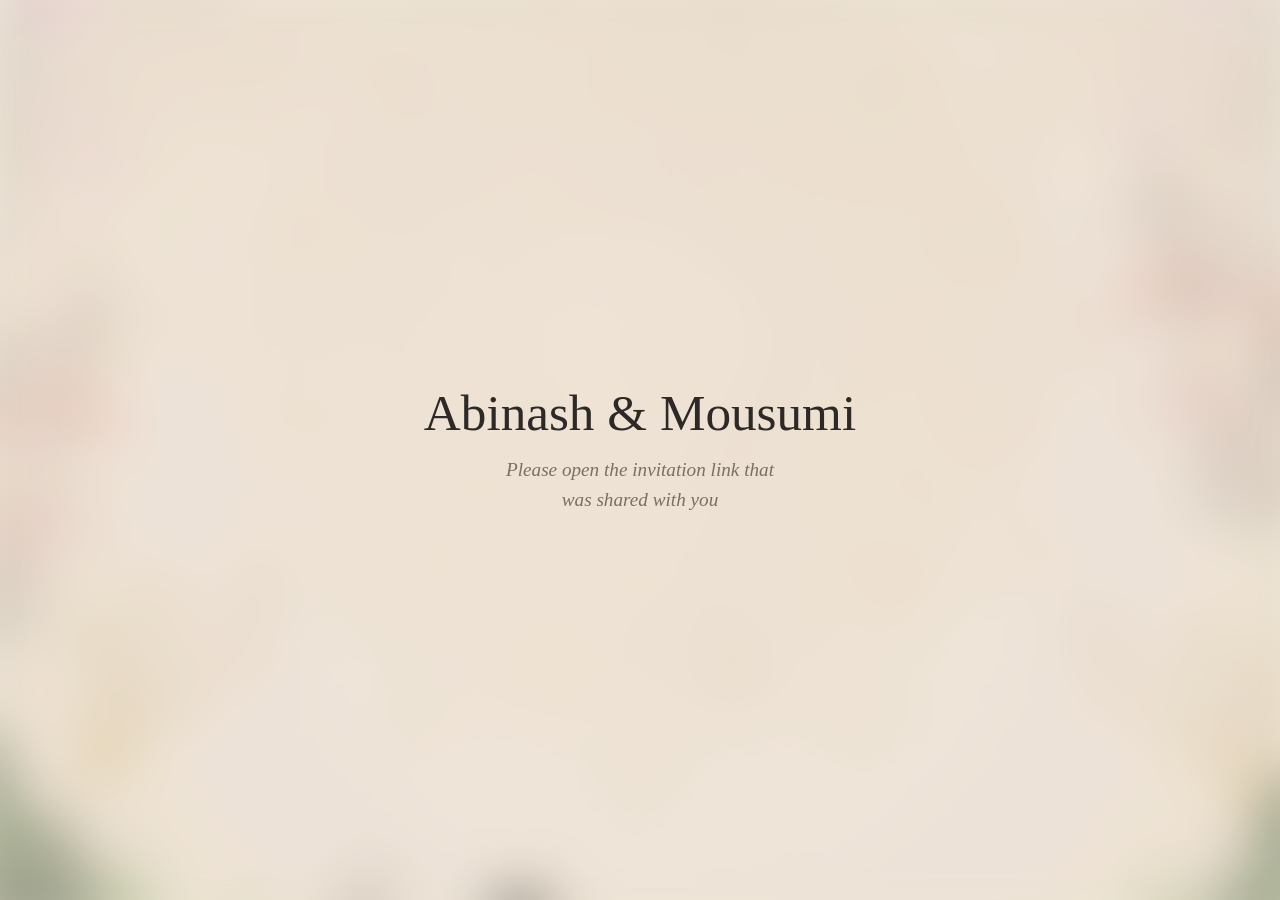
==== commit c4c17f37: "Remove RSVP deadline line, quote dash, and sentence-ending full stops (English and Odia) Multi-sente" ====
--- a/index.html
+++ b/index.html
@@ -17,7 +17,7 @@
   <main class="landing">
     <div>
       <h1>Abinash &amp; Mousumi</h1>
-      <p>Please open the invitation link that was shared with you.</p>
+      <p>Please open the invitation link that was shared with you</p>
     </div>
   </main>
 </body>
--- a/css/styles.css
+++ b/css/styles.css
@@ -25,6 +25,8 @@
   --font-script: "Pinyon Script", "Cormorant Garamond", cursive;
   --font-sans: "Jost", system-ui, -apple-system, "Segoe UI", Roboto, sans-serif;
   --font-deva: "Tiro Devanagari Hindi", "Noto Serif Devanagari", serif;
+  --font-oname: "Noto Serif Oriya", "Noto Sans Oriya", serif;
+  --font-odia: "Noto Sans Oriya", "Tiro Devanagari Hindi", "Noto Serif Devanagari", sans-serif;
 
   --app-w: min(100vw, 480px);
   --radius: 20px;
@@ -198,7 +200,17 @@
   font-weight: 600;
   letter-spacing: 0.04em;
   transition: transform 0.45s var(--ease), opacity 0.35s;
-}
+  overflow: hidden;
+}
+.envelope:not(.is-open) .envelope__seal { animation: sealPulse 2.4s ease-in-out infinite; }
+.envelope__seal::after { /* a soft shine that sweeps across the wax */
+  content: "";
+  position: absolute;
+  inset: 0;
+  background: linear-gradient(115deg, transparent 35%, rgba(255, 255, 255, 0.45) 50%, transparent 65%) -120% 0 / 220% 100% no-repeat;
+  animation: sealShine 3.6s ease-in-out 1s infinite;
+}
+.envelope.is-open .envelope__seal::after { animation: none; }
 .envelope__seal i { font-style: italic; font-weight: 400; margin: 0 1px; opacity: 0.8; }
 
 /* Open state */
@@ -216,14 +228,15 @@
   text-align: center;
   transition: opacity 0.4s;
 }
-.opener__for { font-family: var(--font-serif); font-style: italic; font-size: 1.15rem; color: var(--charcoal); }
+.opener__for { font-family: var(--font-serif); font-style: italic; font-size: 1.3rem; color: var(--charcoal); }
+html[lang="or"] .opener__for { font-size: 1.2rem; }
 .opener__tap {
-  font-size: 0.72rem;
-  font-weight: 500;
-  letter-spacing: 0.32em;
+  font-size: 1.05rem;
+  font-weight: 500;
+  letter-spacing: 0.26em;
   text-transform: uppercase;
   color: var(--gold);
-  animation: pulse 1.8s ease-in-out infinite;
+  animation: pulse 1.8s ease-in-out infinite, bob 1.8s ease-in-out infinite;
 }
 .opener.is-opening .opener__hint { opacity: 0; }
 
@@ -233,8 +246,16 @@
   /* Never shorter than the artwork's own ratio → overlay positions stay aligned to the arch & mandala */
   height: max(100svh, calc(var(--app-w) * 1.777));
   min-height: max(100vh, calc(var(--app-w) * 1.777));
-  background: url("../assets/bg.jpg") center top / cover no-repeat, var(--cream);
+  background: var(--cream);
   overflow: hidden;
+}
+.hero::before { /* the artwork lives here so the mandala can slowly breathe */
+  content: "";
+  position: absolute;
+  inset: 0;
+  background: url("../assets/bg.jpg") center top / cover no-repeat;
+  transform-origin: 50% 38%;
+  animation: breathe 11s ease-in-out infinite;
 }
 @supports (height: 100svh) {
   .hero { min-height: 0; }
@@ -267,7 +288,17 @@
   background: radial-gradient(ellipse at center, rgba(251, 247, 240, 0.78) 0%, rgba(251, 247, 240, 0.4) 50%, transparent 72%);
 }
 .hero__mantra {
-  font-family: var(--font-deva);
+  padding: 4px 10px;
+  border: 0;
+  background: none;
+  cursor: pointer;
+  touch-action: manipulation;
+  animation: mantraGlow 3.4s ease-in-out 3s infinite;
+}
+.hero__mantra:active { transform: scale(0.96); }
+.hero__mantra {
+  font-family: var(--font-odia);
+  font-weight: 500;
   font-size: clamp(0.85rem, 3.6vw, 1rem);
   color: var(--vermilion);
   letter-spacing: 0.04em;
@@ -311,14 +342,25 @@
   -webkit-background-clip: text;
   background-clip: text;
   -webkit-text-fill-color: transparent;
-  padding: 0 0.15em; /* avoid script swash clipping */
-}
+  padding: 0.2em 0.15em 0.14em; /* room for the script swashes: background-clip:text clips to this box */
+  margin: -0.2em 0 -0.14em;
+}
+.hero__name { clip-path: inset(-25% 100% -25% -10%); }
+body.is-open .hero__name { animation: write 1.9s cubic-bezier(0.55, 0, 0.25, 1) forwards; }
+body.is-open .hero__name:first-child { animation-delay: 0.9s; }
+body.is-open .hero__name:last-child { animation-delay: 2.3s; }
+.no-js .hero__name { clip-path: none; }
 .hero__amp {
   font-family: var(--font-serif);
   font-style: italic;
   font-size: clamp(1.5rem, 7vw, 2rem);
+  line-height: 1;
   color: var(--gold);
-  line-height: 1;
+  background: linear-gradient(100deg, var(--gold) 38%, #fff3c4 50%, var(--gold) 62%) 0 0 / 250% 100% no-repeat;
+  -webkit-background-clip: text;
+  background-clip: text;
+  -webkit-text-fill-color: transparent;
+  animation: shimmer 4s ease-in-out 2.5s infinite;
 }
 .hero__date {
   font-family: var(--font-serif);
@@ -332,7 +374,7 @@
 }
 .hero__place {
   margin-top: 8px;
-  font-size: 0.7rem;
+  font-size: 0.82rem;
   letter-spacing: 0.3em;
   text-transform: uppercase;
   color: var(--muted);
@@ -505,7 +547,22 @@
   color: var(--charcoal);
   font-variant-numeric: tabular-nums;
 }
-.countdown__num.tick { animation: tick 0.5s var(--ease); }
+.countdown__unit { font: inherit; color: inherit; cursor: pointer; text-align: center; touch-action: manipulation; -webkit-appearance: none; appearance: none; transition: transform 0.2s var(--ease); }
+.countdown__unit:active { transform: scale(0.95); }
+.countdown__fact {
+  min-height: 3.2em;
+  margin: 16px auto 0;
+  max-width: 30ch;
+  font-family: var(--font-serif);
+  font-style: italic;
+  font-size: 1.05rem;
+  line-height: 1.4;
+  color: var(--muted);
+}
+.countdown__fact.is-new { color: var(--rose-deep); animation: lineIn 0.6s var(--ease) both; }
+.countdown__num { display: inline-block; transform-origin: 50% 80%; }
+.countdown__num.tick { animation: flip 0.55s var(--ease); }
+.countdown__unit:last-child { animation: heartbeat 1s ease-in-out infinite; }
 .countdown__label {
   margin-top: 6px;
   font-size: 0.6rem;
@@ -520,8 +577,78 @@
   color: var(--rose-deep);
 }
 
+/* ---------- 7b. Fireworks strip ---------- */
+.sky { padding: 4px 16px 44px; background: var(--ivory); }
+.sky__stage {
+  position: relative;
+  height: 250px;
+  overflow: hidden;
+  border-radius: 26px;
+  background:
+    radial-gradient(ellipse at 50% 120%, rgba(214, 120, 140, 0.45), transparent 60%),
+    linear-gradient(180deg, #120a2a 0%, #251341 55%, #3d1d4b 100%);
+  box-shadow: var(--shadow-lg);
+}
+.sky__stage::before { /* a handful of twinkling stars, drawn with one element */
+  content: "";
+  position: absolute;
+  top: 18px; left: 12%;
+  width: 2px; height: 2px;
+  border-radius: 50%;
+  background: #fff;
+  box-shadow: 52px 34px 0 #fff, 120px 8px 0 #ffe9b0, 196px 46px 0 #fff, 258px 14px 0 #ffe9b0, 296px 60px 0 #fff, 22px 78px 0 #ffe9b0, 168px 92px 0 #fff;
+  animation: twinkleStars 3.4s ease-in-out infinite;
+}
+/* the sky strip itself keeps overflow:hidden for its scenery; the fireworks live on their own layers above the page */
+.fxsky { position: fixed; inset: 0; width: 100%; height: 100%; z-index: 105; display: none; pointer-events: none; }
+.fxrocket { position: fixed; left: 0; top: 0; z-index: 105; width: 26px; height: 70px; pointer-events: none; will-change: transform; }
+.fxrocket svg { width: 26px; height: 70px; overflow: visible; transform-origin: 50% 70%; }
+.fxrocket .flame { animation: flameFlicker 0.12s linear infinite alternate; transform-origin: 50% 0; }
+.sky__hint {
+  position: absolute;
+  top: 16px; left: 0; right: 0;
+  z-index: 3;
+  text-align: center;
+  font-size: 0.72rem;
+  font-weight: 500;
+  letter-spacing: 0.26em;
+  text-transform: uppercase;
+  color: #f3d28a;
+  pointer-events: none;
+}
+.sky__hand { display: inline-block; margin-right: 4px; letter-spacing: 0; animation: handTap 1.6s ease-in-out infinite; }
+.sky__ground { /* a low temple-and-hills silhouette */
+  position: absolute;
+  left: 0; right: 0; bottom: 0;
+  height: 62px;
+  background:
+    url("data:image/svg+xml,%3Csvg xmlns='http://www.w3.org/2000/svg' viewBox='0 0 400 62' preserveAspectRatio='none'%3E%3Cpath d='M0 62V40c30-8 60-8 90 0 20-14 34-22 46-34 12 12 26 20 46 34 40-12 80-12 120 2 26-18 38-26 50-40 12 14 24 22 50 40 22-6 36-6 58-2v22z' fill='%230a0416'/%3E%3C/svg%3E") bottom / 100% 100% no-repeat;
+  z-index: 1;
+}
+.sky__rockets { position: absolute; inset: 0; z-index: 4; }
+.rocket {
+  position: absolute;
+  bottom: 12px;
+  width: 44px; height: 84px;
+  margin-left: -22px;
+  padding: 0;
+  border: 0;
+  background: none;
+  display: grid;
+  place-items: end center;
+  transition: opacity 0.5s;
+  touch-action: manipulation;
+}
+.rocket svg { width: 26px; height: 70px; overflow: visible; transform-origin: 50% 100%; animation: rocketIdle 3.2s ease-in-out infinite; }
+.rocket:nth-child(even) svg { animation-delay: -1.6s; }
+.rocket .flame { opacity: 0; }
+.rocket.is-flying .flame { opacity: 1; animation: flameFlicker 0.12s linear infinite alternate; transform-origin: 50% 0; }
+.rocket.is-flying svg { animation: none; }
+.rocket:active svg { transform: scale(0.94); }
+
 /* ---------- 8. Couple ---------- */
 .couple {
+  position: relative;
   display: grid;
   grid-template-columns: 1fr 1fr;
   gap: 16px;
@@ -535,6 +662,7 @@
   background: linear-gradient(160deg, var(--gold-soft), #fff4dc 45%, var(--gold-soft));
   box-shadow: var(--shadow);
 }
+.couple__card.is-visible .flip__front img { animation: settle 2.2s var(--ease) both; }
 .arch-frame img {
   width: 100%;
   height: 100%;
@@ -542,6 +670,51 @@
   border-radius: inherit;
   background: var(--blush);
 }
+.flip {
+  position: relative;
+  display: block;
+  width: 100%;
+  aspect-ratio: 3 / 4;
+  padding: 0;
+  border: 0;
+  background: none;
+  perspective: 900px;
+  cursor: pointer;
+  touch-action: manipulation;
+  -webkit-appearance: none;
+  appearance: none;
+}
+.flip { transform: rotate(var(--tilt, 0deg)); transition: transform 0.4s var(--ease); }
+.couple__card:nth-child(1) .flip { --tilt: -1.3deg; }
+.couple__card:nth-child(2) .flip { --tilt: 1.1deg; }
+.flip__face { position: absolute; inset: 0; backface-visibility: hidden; -webkit-backface-visibility: hidden; transition: transform 0.8s var(--ease); }
+.flip__front img { width: 100%; height: 100%; object-fit: contain; }
+.flip__front { transform: rotateY(0deg); }
+.flip__back {
+  transform: rotateY(-180deg);
+  display: grid;
+  place-items: center;
+  background: center / 100% 100% no-repeat;
+}
+.flip.is-flipped .flip__front { transform: rotateY(180deg); }
+.flip.is-flipped .flip__back { transform: rotateY(0deg); }
+.flip__badge {
+  position: absolute;
+  right: 18px; bottom: 20px;
+  width: 30px; height: 30px;
+  display: grid;
+  place-items: center;
+  border-radius: 50%;
+  color: var(--gold);
+  background: rgba(255, 252, 246, 0.92);
+  box-shadow: 0 2px 8px rgba(60, 40, 20, 0.2);
+  animation: badgePulse 2.6s ease-in-out infinite;
+}
+.flip__badge svg { width: 16px; height: 16px; }
+.flip__inner { display: grid; justify-items: center; gap: 8px; padding: 34px 22px 30px; text-align: center; }
+.flip__q { font-size: 0.62rem; font-weight: 500; letter-spacing: 0.2em; text-transform: uppercase; color: var(--gold); }
+.flip__fact { font-family: var(--font-serif); font-style: italic; font-size: 0.98rem; line-height: 1.35; color: var(--ink); }
+.flip__heart { width: 18px; height: 18px; color: var(--rose); }
 .couple__card figcaption {
   display: flex;
   flex-direction: column;
@@ -549,6 +722,25 @@
 }
 .couple__name { font-family: var(--font-script); font-size: 1.9rem; line-height: 1.1; color: var(--charcoal); }
 .couple__role { font-size: 0.66rem; letter-spacing: 0.28em; text-transform: uppercase; color: var(--gold); }
+.couple__hearts { position: absolute; left: 50%; top: 0; bottom: 0; width: 0; pointer-events: none; z-index: 2; }
+.couple__hearts i {
+  position: absolute;
+  left: -8px;
+  bottom: 14%;
+  width: 16px; height: 16px;
+  opacity: 0;
+  background: url("data:image/svg+xml,%3Csvg xmlns='http://www.w3.org/2000/svg' viewBox='0 0 24 24'%3E%3Cpath d='M12 20s-7.5-4.6-7.5-10.2A4.3 4.3 0 0 1 12 7.2a4.3 4.3 0 0 1 7.5 2.6C19.5 15.4 12 20 12 20z' fill='%23d9737a'/%3E%3C/svg%3E") center / contain no-repeat;
+  animation: heartUp 7s ease-in infinite;
+}
+.couple__hearts i:nth-child(1) { animation-delay: 0s; }
+.couple__hearts i:nth-child(2) { animation-delay: 1.4s; width: 12px; height: 12px; }
+.couple__hearts i:nth-child(3) { animation-delay: 2.8s; width: 20px; height: 20px; }
+.couple__hearts i:nth-child(4) { animation-delay: 4.2s; width: 13px; height: 13px; }
+.couple__hearts i:nth-child(5) { animation-delay: 5.6s; }
+.quote__line { display: block; opacity: 0; transform: translateY(10px); }
+.quote.is-visible .quote__line { animation: lineIn 1s var(--ease) forwards; }
+.quote.is-visible .quote__line:nth-child(2) { animation-delay: 0.9s; }
+.no-js .quote__line { opacity: 1; transform: none; }
 .quote {
   margin: 32px auto 0;
   max-width: 32ch;
@@ -560,8 +752,9 @@
 }
 
 /* ---------- 9. Events ---------- */
-/* Each card is close to a full phone screen tall, with an illustration per event.
-   The info sits in a frosted panel at the top; the artwork's subject shows below it. */
+/* Near-full-height card: coloured illustration behind, a flower border all round,
+   and one frosted panel filling the rest (equal gap on every side).
+   Panel layout: details on top, a small pastel painting in the middle, address + buttons at the bottom. */
 .events {
   list-style: none;
   margin: 0 -6px;
@@ -571,57 +764,100 @@
   text-align: left;
 }
 .event {
-  --panel: rgba(255, 252, 246, 0.86);
+  --band: 26px;
+  --panel: rgba(255, 252, 246, 0.74);
+  --panel-mid: rgba(255, 252, 246, 0);
   --ink: var(--charcoal);
   --sub: var(--muted);
   --accent: var(--gold);
   --chip: rgba(180, 138, 66, 0.14);
   --edge: rgba(255, 255, 255, 0.55);
+  /* Card background = the colour the painting fades out to, so the painting's own edge never shows.
+     g1 and g2 are the colours behind the painting; g0 and g3 are deeper tones at the top and bottom. */
+  --g0: #f7cdbd; --g1: #fde8de; --g2: #fde8de; --g3: #f7cdbd;
   position: relative;
   display: flex;
-  flex-direction: column;
   min-height: clamp(580px, calc(100svh - var(--tabbar-h) - 48px), 820px);
-  padding: 14px;
+  padding: var(--band);
   border-radius: 28px;
   overflow: hidden;
   color: var(--ink);
-  background: var(--ev-bg, var(--cream)) var(--ev-art) center bottom / cover no-repeat;
+  background: linear-gradient(180deg, var(--g0) 0%, var(--g1) 30%, var(--g2) 70%, var(--g3) 100%);
   border: 1px solid var(--line);
   box-shadow: var(--shadow-lg);
   scroll-margin-top: 12px;
 }
-.event--engagement { --ev-art: url("../assets/events/engagement.svg"); --ev-bg: #f6cdbd; }
-.event--sangeet    { --ev-art: url("../assets/events/sangeet.svg");    --ev-bg: #1b5c4f; }
-.event--haldi      { --ev-art: url("../assets/events/haldi.svg");      --ev-bg: #ffdd6e; }
-.event--wedding    { --ev-art: url("../assets/events/wedding.svg");    --ev-bg: #52121f; }
-.event--reception  { --ev-art: url("../assets/events/reception.svg");  --ev-bg: #2d1163; }
+.event--sangeet    { --g0: #d9cdee; --g1: #f0eaf6; --g2: #f0eaf6; --g3: #d9cdee; }
+.event--mehendi    { --g0: #cfe0c2; --g1: #ecf2e4; --g2: #ecf2e4; --g3: #cfe0c2; }
+.event--haldi      { --g0: #fbd96a; --g1: #fff2c4; --g2: #fff2c4; --g3: #fbd96a; }
+.event--wedding    { --g0: #261524; --g1: #3a2535; --g2: #3a2535; --g3: #261524; }
+.event--reception  { --g0: #2a1c2a; --g1: #443240; --g2: #443240; --g3: #2a1c2a; }
 
 .event--dark {
-  --panel: rgba(22, 8, 16, 0.7);
+  --panel: rgba(18, 8, 18, 0.58);
+  --panel-mid: rgba(18, 8, 18, 0);
   --ink: #fff6ea;
-  --sub: rgba(255, 240, 222, 0.74);
+  --sub: rgba(255, 240, 222, 0.76);
   --accent: #f3d28a;
   --chip: rgba(255, 255, 255, 0.12);
   --edge: rgba(255, 255, 255, 0.22);
 }
 .event--haldi { --accent: #b45309; --chip: rgba(180, 83, 9, 0.12); }
 
+/* flower border: top/bottom/left/right strips of a repeating flower vine */
+.event__frame {
+  position: absolute;
+  inset: 0;
+  z-index: 2;
+  pointer-events: none;
+  background-repeat: repeat-x, repeat-x, repeat-y, repeat-y;
+  background-position: 0 0, -150px 100%, 0 0, 100% -260px;
+  background-size: auto var(--band), auto var(--band), var(--band) auto, var(--band) auto;
+}
+.event--sangeet .event__frame, .event--mehendi .event__frame { background-image: url("../assets/events/frame-sangeet-h.svg"), url("../assets/events/frame-sangeet-h.svg"), url("../assets/events/frame-sangeet-v.svg"), url("../assets/events/frame-sangeet-v.svg"); }
+.event--haldi .event__frame      { background-image: url("../assets/events/frame-haldi-h.svg"),      url("../assets/events/frame-haldi-h.svg"),      url("../assets/events/frame-haldi-v.svg"),      url("../assets/events/frame-haldi-v.svg"); }
+.event--wedding .event__frame    { background-image: url("../assets/events/frame-wedding-h.svg"),    url("../assets/events/frame-wedding-h.svg"),    url("../assets/events/frame-wedding-v.svg"),    url("../assets/events/frame-wedding-v.svg"); }
+.event--reception .event__frame  { background-image: url("../assets/events/frame-reception-h.svg"),  url("../assets/events/frame-reception-h.svg"),  url("../assets/events/frame-reception-v.svg"),  url("../assets/events/frame-reception-v.svg"); }
+
 .event__panel {
   position: relative;
   z-index: 1;
-  display: grid;
-  gap: 12px;
+  flex: 1;
+  min-width: 0;
+  display: flex;
+  flex-direction: column;
   padding: 22px 20px 20px;
-  border-radius: 20px;
-  background: var(--panel);
+  border-radius: 18px;
+  /* solid for the text at top and bottom, see-through in the middle so the artwork glows through */
+  background: linear-gradient(to bottom, var(--panel) 0%, var(--panel) 36%, var(--panel-mid) 50%, var(--panel-mid) 60%, var(--panel) 78%, var(--panel) 100%);
   border: 1px solid var(--edge);
-  backdrop-filter: blur(10px) saturate(1.15);
-  -webkit-backdrop-filter: blur(10px) saturate(1.15);
+  backdrop-filter: blur(3px);
+  -webkit-backdrop-filter: blur(3px);
   box-shadow: 0 10px 30px rgba(0, 0, 0, 0.12);
 }
+.event__head { position: relative; display: grid; gap: 12px; }
+.event__mid { position: relative; flex: 1; min-height: 150px; pointer-events: none; }
+.event.reveal { transform: translateY(46px) scale(0.96); }
+.event.reveal.is-visible { transform: none; }
+.event__paint {
+  will-change: transform;
+  animation: paintFloat 7s ease-in-out infinite;
+}
+.events > li:nth-child(even) .event__paint { animation-delay: -3.5s; }
+.event__paint {
+  position: absolute;
+  inset: 8px 0;
+  width: 100%;
+  height: calc(100% - 16px);
+  object-fit: contain;
+}
+.event--wedding .event__paint,
+.event--reception .event__paint { left: -22px; width: calc(100% + 44px); max-width: none; }
+.event__foot { display: grid; gap: 12px; }
+
 .event__count {
   position: absolute;
-  top: 18px; right: 18px;
+  top: 0; right: 0;
   font-family: var(--font-serif);
   font-size: 0.95rem;
   letter-spacing: 0.12em;
@@ -636,6 +872,39 @@
   color: var(--accent);
 }
 .event__icon svg { width: 26px; height: 26px; }
+button.event__icon { position: relative; border: 0; padding: 0; cursor: pointer; touch-action: manipulation; -webkit-appearance: none; appearance: none; transition: transform 0.25s var(--ease); }
+button.event__icon:active { transform: scale(0.88); }
+/* a little speech bubble beside the icon: shows for a few seconds once the card is on screen, then goes away */
+.event__tap {
+  position: absolute;
+  left: 60px; top: 9px;
+  padding: 6px 12px;
+  border-radius: 999px;
+  background: var(--accent);
+  color: #fff;
+  font-size: 0.74rem;
+  font-weight: 500;
+  white-space: nowrap;
+  opacity: 0;
+  pointer-events: none;
+}
+.event--dark .event__tap { color: #3a2410; }
+.event__tap::before { content: ""; position: absolute; left: -5px; top: 50%; width: 10px; height: 10px; margin-top: -5px; background: inherit; transform: rotate(45deg); border-radius: 2px; }
+.event.is-visible .event__tap { animation: tapHint 5.5s ease 1.1s both; }
+.event.is-tapped .event__tap { display: none; }
+button.event__icon::after { /* a soft ring pulse while the hint is up */
+  content: "";
+  position: absolute;
+  inset: -3px;
+  border-radius: 50%;
+  border: 2px solid var(--accent);
+  opacity: 0;
+  pointer-events: none;
+}
+.event.is-visible:not(.is-tapped) button.event__icon::after { animation: ringPulse 1.4s ease-out 1.1s 4; }
+.fx .bloom { font-style: normal; line-height: 1; }
+.fx .splash { border-radius: 46% 54% 52% 48% / 55% 45% 55% 45%; }
+.fx .glassL, .fx .glassR { font-style: normal; font-size: 4.6rem; line-height: 1; }
 .event__day {
   font-size: 0.7rem;
   font-weight: 500;
@@ -664,9 +933,30 @@
 }
 .event__time svg { width: 18px; height: 18px; color: var(--accent); }
 
+.more { justify-self: start; width: 100%; }
+.more summary {
+  display: inline-flex;
+  align-items: center;
+  gap: 6px;
+  min-height: 40px;
+  padding: 0 14px;
+  border-radius: 999px;
+  border: 1px solid var(--edge);
+  background: var(--chip);
+  font-size: 0.85rem;
+  font-weight: 500;
+  color: var(--ink);
+  cursor: pointer;
+  list-style: none;
+  touch-action: manipulation;
+}
+.more summary::-webkit-details-marker { display: none; }
+.more summary svg { width: 16px; height: 16px; color: var(--accent); transition: transform 0.25s var(--ease); }
+.more[open] summary svg { transform: rotate(180deg); }
+.more { overflow: hidden; }
 .timeline {
   list-style: none;
-  margin: 2px 0;
+  margin: 10px 0 2px;
   padding: 12px 0 0;
   display: grid;
   grid-template-columns: 1fr 1fr;
@@ -682,7 +972,7 @@
 .event__venue svg { width: 20px; height: 20px; margin-top: 2px; color: var(--accent); }
 .event__venue p { font-size: 0.9rem; line-height: 1.5; color: var(--sub); }
 .event__venue strong { font-size: 1rem; font-weight: 500; color: var(--ink); }
-.event__actions { display: grid; grid-template-columns: 1fr auto; gap: 10px; margin-top: 2px; }
+.event__actions { display: grid; grid-template-columns: 1fr auto; gap: 10px; }
 .event--dark .btn--ghost { color: #fff; background: rgba(255, 255, 255, 0.12); border-color: rgba(255, 255, 255, 0.35); }
 .event--dark .btn--gold { color: #3a2410; background: linear-gradient(135deg, #f6dd9a, #d9ad55); box-shadow: 0 6px 16px rgba(0, 0, 0, 0.3); }
 
@@ -919,6 +1209,7 @@
 .tiles { display: grid; gap: 10px; }
 .tiles--2 { grid-template-columns: 1fr 1fr; }
 .tiles--3 { grid-template-columns: repeat(3, 1fr); }
+.tiles--2 .tile--sm .tile__body { min-height: 60px; }
 .tile { position: relative; display: block; cursor: pointer; }
 .tile input { position: absolute; inset: 0; opacity: 0; margin: 0; cursor: pointer; }
 .tile__body {
@@ -934,10 +1225,30 @@
   border-radius: 16px;
   transition: transform 0.25s var(--ease), border-color 0.2s, background-color 0.2s, box-shadow 0.25s;
 }
-.tile--sm .tile__body { min-height: 80px; }
+.tile--sm .tile__body { min-height: 56px; padding: 8px 6px; gap: 0; border-radius: 14px; }
+.tile--sm .tile__emoji { font-size: 1.2rem; }
+.tile--sm .tile__title { font-size: 0.82rem; }
 .tile__emoji { font-size: 1.7rem; line-height: 1.1; }
 .tile__title { font-size: 0.9rem; font-weight: 500; line-height: 1.2; color: var(--charcoal); }
 .tile__sub { font-size: 0.72rem; color: var(--muted); }
+.tile__body::after {
+  content: "✓";
+  position: absolute;
+  top: 6px; right: 6px;
+  width: 20px; height: 20px;
+  display: grid;
+  place-items: center;
+  border-radius: 50%;
+  background: var(--gold);
+  color: #fff;
+  font-size: 0.7rem;
+  line-height: 1;
+  transform: scale(0);
+  transition: transform 0.35s cubic-bezier(0.3, 1.7, 0.5, 1);
+}
+.tile input:checked + .tile__body::after { transform: scale(1); }
+.tile input:checked + .tile__body { animation: tilePop 0.45s var(--ease); }
+.rsvp.is-visible .rsvp__seal { animation: sealWiggle 1.3s ease-in-out 0.6s; }
 .tile input:checked + .tile__body {
   transform: translateY(-2px);
   border-color: var(--gold);
@@ -946,6 +1257,30 @@
 }
 .tile input:focus-visible + .tile__body { outline: 2px solid var(--gold); outline-offset: 2px; }
 .field.is-invalid .tile__body { border-color: #e2a59c; }
+
+.chips { display: flex; flex-wrap: wrap; gap: 8px; }
+.chip { position: relative; cursor: pointer; }
+.chip input { position: absolute; inset: 0; opacity: 0; margin: 0; cursor: pointer; }
+.chip__body {
+  display: grid;
+  gap: 0;
+  padding: 8px 14px;
+  line-height: 1.2;
+  background: #fff;
+  border: 1.5px solid #e8dccb;
+  border-radius: 14px;
+  transition: transform 0.2s var(--ease), border-color 0.2s, background-color 0.2s, box-shadow 0.2s;
+}
+.chip__title { font-size: 0.86rem; font-weight: 500; color: var(--charcoal); }
+.chip__date { font-size: 0.68rem; letter-spacing: 0.06em; color: var(--muted); }
+.chip input:checked + .chip__body {
+  border-color: var(--gold);
+  background: linear-gradient(160deg, #fffaf0, var(--gold-pale));
+  box-shadow: inset 0 0 0 1px var(--gold);
+}
+.chip input:checked + .chip__body .chip__title::before { content: "✓ "; color: var(--gold); }
+.chip input:focus-visible + .chip__body { outline: 2px solid var(--gold); outline-offset: 2px; }
+.field.is-invalid .chip__body { border-color: #e2a59c; }
 
 .stepper { border-radius: 999px; border-color: var(--gold-soft); }
 .stepper__btn { color: var(--gold); font-size: 1.6rem; }
@@ -994,9 +1329,11 @@
   box-shadow: var(--shadow-lg);
 }
 .modal__emoji { font-size: 3rem; line-height: 1; }
+.modal__emoji.is-bouncing { animation: emojiBounce 0.7s var(--ease); }
 .modal__title { font-family: var(--font-serif); font-size: 1.6rem; font-weight: 500; line-height: 1.2; color: var(--charcoal); }
 .modal__text { font-size: 0.96rem; color: var(--muted); }
 .modal__text strong { color: var(--rose-deep); font-weight: 500; }
+.modal__img { width: 100%; height: auto; border-radius: 14px; box-shadow: 0 6px 18px rgba(60, 40, 20, 0.15); }
 .modal__actions { display: grid; gap: 10px; margin-top: 8px; }
 .modal__actions .btn { white-space: normal; text-align: center; }
 
@@ -1006,6 +1343,7 @@
   text-align: center;
   background: linear-gradient(180deg, var(--ivory), var(--blush));
 }
+.footer__heart { width: 30px; height: 30px; margin: 0 auto 8px; color: var(--rose-deep); animation: beat 1.7s ease-in-out infinite; }
 .footer__names { font-family: var(--font-script); font-size: 2.6rem; line-height: 1.2; color: var(--charcoal); }
 .footer__names span { color: var(--gold); }
 .footer__text { max-width: 30ch; margin: 8px auto 0; font-family: var(--font-serif); font-style: italic; font-size: 1.05rem; color: var(--ink); }
@@ -1048,7 +1386,93 @@
 }
 .tabbar__item svg { width: 22px; height: 22px; transition: transform 0.25s var(--ease); }
 .tabbar__item.is-active { color: var(--gold); }
-.tabbar__item.is-active svg { transform: translateY(-2px); }
+.tabbar__item.is-active svg { transform: translateY(-2px); animation: tabBounce 0.55s var(--ease); }
+
+/* ---------- 14a. Language switch ---------- */
+.lang {
+  position: fixed;
+  top: calc(10px + env(safe-area-inset-top, 0px));
+  right: max(12px, calc(50vw - var(--app-w) / 2 + 12px));
+  z-index: 110;
+  min-height: 34px;
+  padding: 0 14px;
+  border: 1px solid var(--gold-soft);
+  border-radius: 999px;
+  background: rgba(255, 252, 246, 0.88);
+  backdrop-filter: blur(8px);
+  -webkit-backdrop-filter: blur(8px);
+  color: var(--charcoal);
+  font-family: "Noto Sans Oriya", var(--font-sans);
+  font-size: 0.8rem;
+  font-weight: 500;
+  box-shadow: 0 3px 12px rgba(60, 40, 20, 0.15);
+  touch-action: manipulation;
+}
+.lang { transition: transform 0.35s var(--ease), opacity 0.3s; }
+.lang:active { transform: scale(0.95); }
+.lang.is-away { transform: translateY(-70px); opacity: 0; pointer-events: none; }
+
+/* Odia: a font that has the glyphs, and no letter-spacing/uppercase (they break Odia conjuncts) */
+html[lang="or"] {
+  --font-serif: "Noto Sans Oriya", "Cormorant Garamond", serif;
+  --font-sans: "Noto Sans Oriya", "Jost", sans-serif;
+}
+html[lang="or"] body * { letter-spacing: normal !important; text-transform: none !important; }
+html[lang="or"] .event__name, html[lang="or"] .section__title, html[lang="or"] .rsvp__lead, html[lang="or"] .modal__title { line-height: 1.35; }
+html[lang="or"] .eyebrow, html[lang="or"] .event__day { font-size: 0.8rem; }
+/* Odia names: large, in their own display font */
+html[lang="or"] .hero__names { gap: 0; }
+/* even gaps (10px) between each Odia name and the "ଓ": measured from the real letter shapes, as they differ in height */
+html[lang="or"] .hero__names[data-order="mo-ab"] .hero__name:first-child { margin-bottom: -0.1485em; }
+html[lang="or"] .hero__names[data-order="mo-ab"] .hero__name:last-child { margin-top: -0.2088em; }
+html[lang="or"] .hero__names[data-order="ab-mo"] .hero__name:first-child { margin-bottom: -0.4171em; }
+html[lang="or"] .hero__names[data-order="ab-mo"] .hero__name:last-child { margin-top: -0.1844em; }
+html[lang="or"] .hero__amp { margin: 0; }
+html[lang="or"] .hero__name { font-family: var(--font-oname); font-weight: 500; font-size: clamp(2.3rem, 10.5vw, 3.1rem); line-height: 1.3; }
+html[lang="or"] .hero__amp { font-family: var(--font-oname); font-style: normal; font-weight: 600; font-size: clamp(1.7rem, 8vw, 2.3rem); line-height: 1.3; }
+html[lang="or"] .envelope__letter-names { font-family: var(--font-oname); font-weight: 500; font-size: 1.35rem; line-height: 1.35; }
+html[lang="or"] .couple__name { font-family: var(--font-oname); font-weight: 500; font-size: 2.15rem; line-height: 1.25; color: var(--charcoal); }
+html[lang="or"] .footer__names { font-family: var(--font-oname); font-weight: 500; font-size: 2.4rem; line-height: 1.35; }
+html[lang="or"] .footer__names span { font-family: var(--font-oname); font-style: normal; }
+
+/* things that only exist in Odia: the tithi under the date, and the "son/daughter of" lines under the portraits */
+.hero__tithi, .couple__prefix { display: none; }
+.couple__kin { display: block; margin-top: 6px; font-size: 0.8rem; line-height: 1.5; color: var(--muted); }
+html[lang="or"] .hero__date { font-size: 1rem; line-height: 1.5; }
+html[lang="or"] .hero__tithi { display: block; margin-top: 4px; font-size: 1.08rem; font-weight: 500; color: var(--vermilion); }
+html[lang="or"] .hero__place { font-size: 1rem; }
+html[lang="or"] .opener__tap { font-size: 1.2rem; }
+html[lang="or"] .couple__prefix { display: block; margin-bottom: 2px; font-size: 0.8rem; color: var(--gold); }
+html[lang="or"] .couple__kin { font-size: 0.76rem; line-height: 1.55; }
+html[lang="or"] .couple__role { display: none; }
+
+/* ---------- 14b. Scroll progress + celebration layer ---------- */
+.progress {
+  position: fixed;
+  top: 0; left: 50%;
+  z-index: 60;
+  width: var(--app-w);
+  height: 3px;
+  transform: translateX(-50%);
+  pointer-events: none;
+  opacity: 0;
+  transition: opacity 0.6s 0.8s;
+}
+body.is-open .progress { opacity: 1; }
+.progress span {
+  display: block;
+  height: 100%;
+  border-radius: 0 3px 3px 0;
+  background: linear-gradient(90deg, var(--gold-soft), var(--gold));
+  transform: scaleX(0);
+  transform-origin: left;
+}
+.fx { position: fixed; inset: 0; z-index: 150; overflow: hidden; pointer-events: none; }
+.fx i { position: absolute; top: 0; left: 0; display: block; will-change: transform, opacity; }
+.fx .piece { width: 9px; height: 13px; border-radius: 2px; }
+.fx .coin { font-style: normal; font-size: 1.6rem; line-height: 1; }
+.fx .heartpop { font-style: normal; font-size: 1.15rem; line-height: 1; }
+.fx .petal { width: 11px; height: 16px; border-radius: 80% 0 80% 0; }
 
 /* ---------- 15. Toast ---------- */
 .toast {
@@ -1085,6 +1509,35 @@
 @keyframes rise { from { opacity: 0; transform: translateY(14px); } to { opacity: 1; transform: none; } }
 @keyframes wheel { 0% { opacity: 0; transform: translateY(0); } 30% { opacity: 1; } 100% { opacity: 0; transform: translateY(10px); } }
 @keyframes tick { 0% { transform: translateY(-6px); opacity: 0.4; } 100% { transform: none; opacity: 1; } }
+@keyframes breathe { 0%, 100% { transform: scale(1); } 50% { transform: scale(1.035); } }
+@keyframes write { from { clip-path: inset(-25% 100% -25% -10%); } to { clip-path: inset(-25% -10% -25% -10%); } }
+@keyframes shimmer { 0% { background-position: 130% 0; } 55%, 100% { background-position: -30% 0; } }
+@keyframes flip { 0% { transform: perspective(260px) rotateX(-85deg); opacity: 0; } 100% { transform: perspective(260px) rotateX(0); opacity: 1; } }
+@keyframes heartbeat { 0%, 100% { transform: scale(1); } 8% { transform: scale(1.045); } 16% { transform: scale(1); } 24% { transform: scale(1.03); } 34% { transform: scale(1); } }
+@keyframes settle { from { transform: scale(1.18); opacity: 0.4; } to { transform: scale(1); opacity: 1; } }
+@keyframes heartUp {
+  0% { opacity: 0; transform: translate(0, 0) scale(0.6); }
+  12% { opacity: 0.9; }
+  50% { transform: translate(10px, -140px) scale(1); }
+  100% { opacity: 0; transform: translate(-8px, -300px) scale(1.15); }
+}
+@keyframes lineIn { to { opacity: 1; transform: none; } }
+@keyframes paintFloat { 0%, 100% { transform: translateY(0); } 50% { transform: translateY(-7px); } }
+@keyframes tilePop { 0% { transform: scale(0.93); } 55% { transform: translateY(-4px) scale(1.04); } 100% { transform: translateY(-2px) scale(1); } }
+@keyframes sealWiggle { 0%, 100% { transform: rotate(0); } 15% { transform: rotate(-16deg) scale(1.08); } 35% { transform: rotate(13deg) scale(1.08); } 55% { transform: rotate(-8deg); } 75% { transform: rotate(5deg); } }
+@keyframes sealPulse { 0%, 100% { transform: scale(1); box-shadow: 0 3px 8px rgba(80, 20, 10, 0.35), 0 0 0 0 rgba(216, 102, 90, 0.5), inset 0 0 0 4px rgba(255, 255, 255, 0.08); } 50% { transform: scale(1.07); box-shadow: 0 5px 12px rgba(80, 20, 10, 0.4), 0 0 0 10px rgba(216, 102, 90, 0), inset 0 0 0 4px rgba(255, 255, 255, 0.08); } }
+@keyframes sealShine { 0% { background-position: -120% 0; } 45%, 100% { background-position: 120% 0; } }
+@keyframes bob { 0%, 100% { transform: translateY(0); } 50% { transform: translateY(5px); } }
+@keyframes tabBounce { 0% { transform: translateY(0) scale(1); } 40% { transform: translateY(-8px) scale(1.18); } 100% { transform: translateY(-2px) scale(1); } }
+@keyframes emojiBounce { 0% { transform: scale(0.3) rotate(-20deg); opacity: 0; } 55% { transform: scale(1.25) rotate(8deg); opacity: 1; } 80% { transform: scale(0.92) rotate(-4deg); } 100% { transform: scale(1) rotate(0); } }
+@keyframes twinkleStars { 0%, 100% { opacity: 0.35; } 50% { opacity: 1; } }
+@keyframes handTap { 0%, 100% { transform: translateY(0); } 50% { transform: translateY(-4px); } }
+@keyframes rocketIdle { 0%, 100% { transform: rotate(-3deg); } 50% { transform: rotate(3deg); } }
+@keyframes flameFlicker { from { transform: scaleY(0.8); } to { transform: scaleY(1.25); } }
+@keyframes mantraGlow { 0%, 100% { text-shadow: 0 0 0 rgba(216, 160, 70, 0); } 50% { text-shadow: 0 0 14px rgba(216, 160, 70, 0.75); } }
+@keyframes badgePulse { 0%, 100% { transform: scale(1); } 50% { transform: scale(1.14); } }
+@keyframes tapHint { 0% { opacity: 0; transform: translateX(-8px); } 10%, 82% { opacity: 1; transform: none; } 100% { opacity: 0; transform: translateX(-4px); } }
+@keyframes ringPulse { 0% { opacity: 0.8; transform: scale(0.9); } 100% { opacity: 0; transform: scale(1.5); } }
 @keyframes wiggle { 0%, 88%, 100% { transform: rotate(0); } 91% { transform: rotate(-2.5deg); } 94% { transform: rotate(2.5deg); } 97% { transform: rotate(-1.5deg); } }
 @keyframes pop { from { opacity: 0; transform: scale(0.85) translateY(12px); } to { opacity: 1; transform: none; } }
 @keyframes spin { to { transform: rotate(360deg); } }
@@ -1119,4 +1572,14 @@
     transition-delay: 0s !important;
   }
   .hero__petals { display: none; }
-}
+  .hero__name { clip-path: none; }
+  .quote__line { opacity: 1; transform: none; }
+  .couple__hearts, .fx { display: none; }
+  .sky { display: none; }
+  .event__tap, button.event__icon::after { display: none; }
+  .flip__badge, .hero__mantra { animation: none; }
+  .flip__face { transition-duration: 0.01ms; }
+}
+
+/* "Tap to open" sits over the artwork: a soft cream halo keeps it readable */
+.opener__tap { text-shadow: 0 0 8px rgba(251, 247, 240, 0.95), 0 0 16px rgba(251, 247, 240, 0.9), 0 1px 2px rgba(251, 247, 240, 0.9); }
